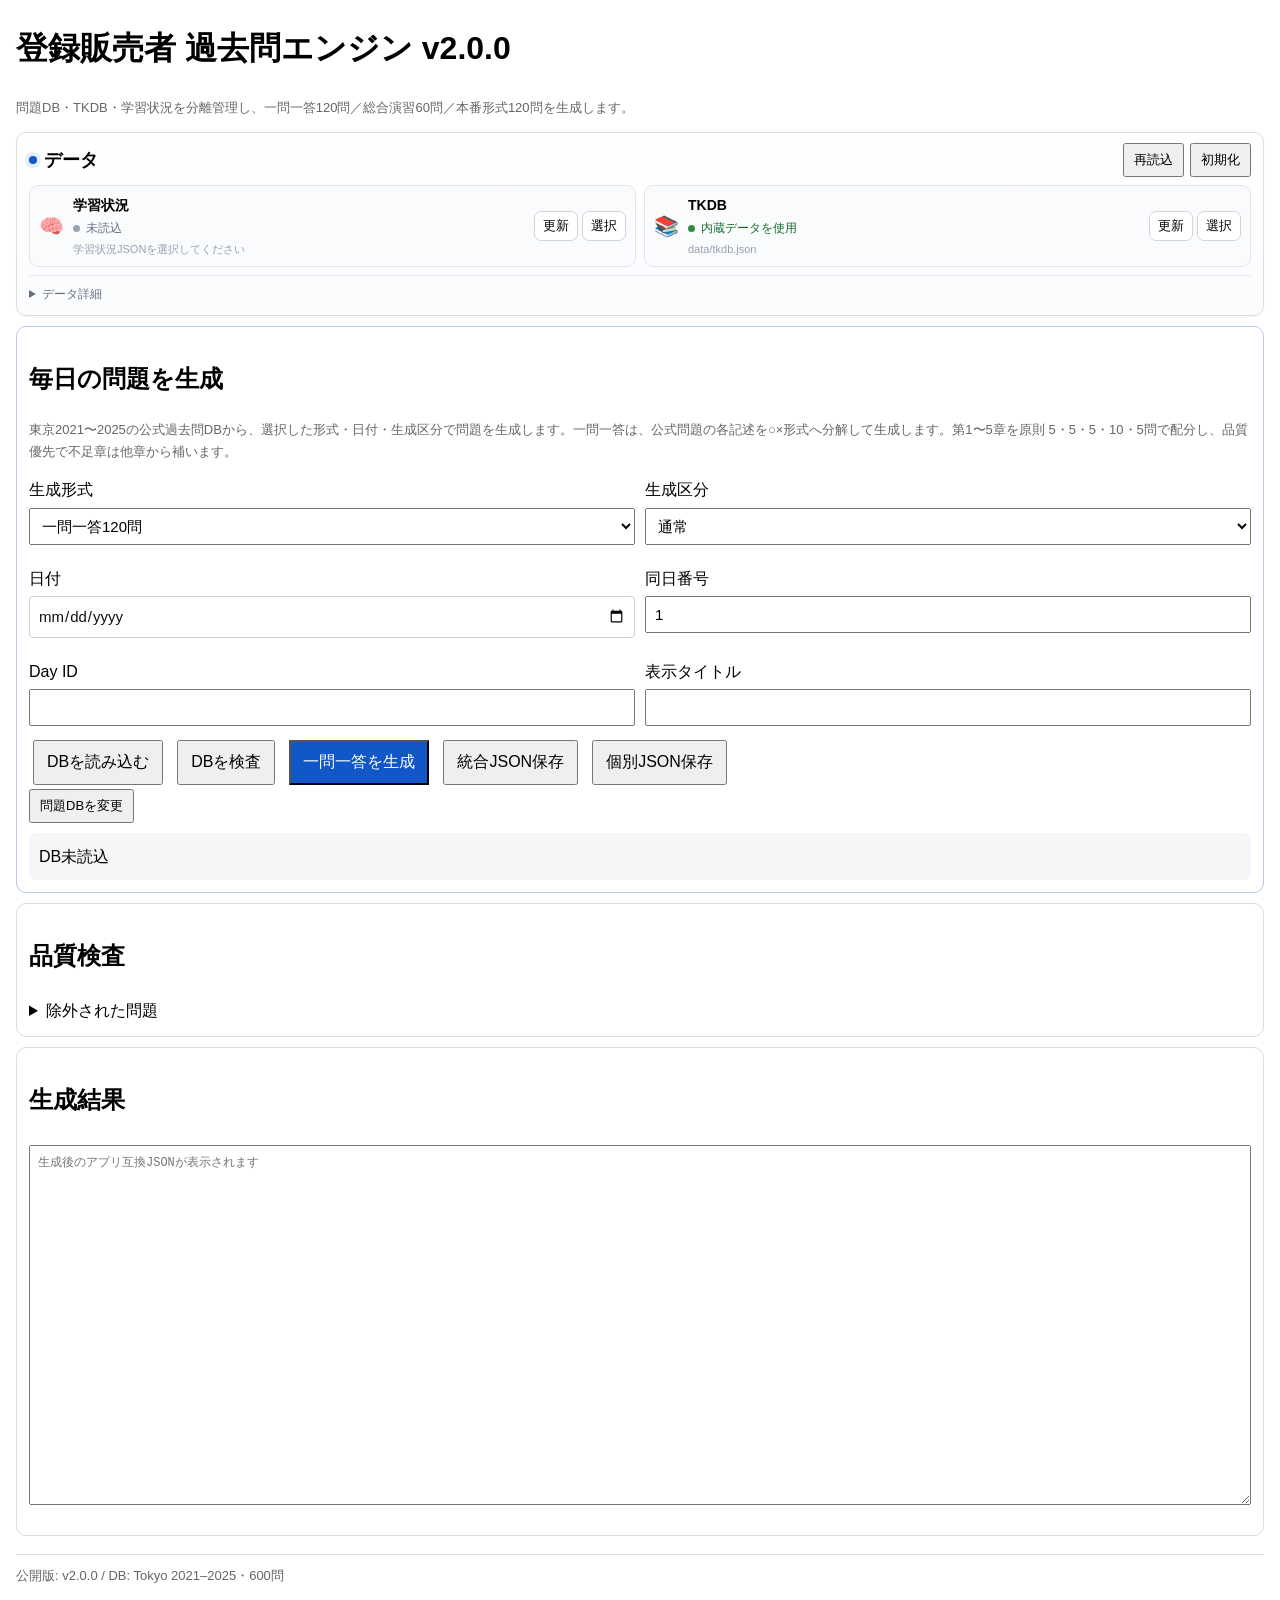
==== index.html @ 824bcc1a "Add files via upload" ====
<!DOCTYPE html>

<html lang="ja">
<head>
<meta charset="utf-8"/>
<meta content="width=device-width,initial-scale=1" name="viewport"/>
<title>登録販売者 過去問エンジン v2.0.0</title>
<style>
body{font-family:-apple-system,BlinkMacSystemFont,"Segoe UI",sans-serif;line-height:1.7;margin:16px;}
button{font-size:16px;padding:10px 12px;margin:4px;}
input,select,textarea{width:100%;box-sizing:border-box;font-size:15px;margin:4px 0 10px;padding:8px;}
input[type="date"]{display:block;width:100%;height:42px;min-height:42px;padding:8px;border:1px solid #cfcfcf;border-radius:4px;background:#fff;color:#111;font-family:inherit;font-size:15px;line-height:normal;box-sizing:border-box;-webkit-appearance:none;appearance:none;}
input[type="date"]::-webkit-date-and-time-value{text-align:left;min-height:24px;}
input[type="date"]::-webkit-calendar-picker-indicator{opacity:1;display:block;}
@supports (-webkit-touch-callout:none){input[type="date"]{height:42px;min-height:42px;padding:8px;border:1px solid #cfcfcf;background-color:#fff;}}
textarea{height:220px;font-family:ui-monospace,Menlo,monospace;font-size:12px;}
.q{border-bottom:1px solid #ddd;padding:8px 0;}
.err{color:#b00020;font-weight:bold;}
.ok{color:#006600;font-weight:bold;}
.card{border:1px solid #ddd;border-radius:10px;padding:12px;margin:10px 0;}
.small{font-size:13px;color:#666;}

.mode-tabs{display:flex;gap:8px;margin:16px 0}.mode-tab{background:#eee}.mode-tab.active,.primary{background:#1257c7;color:#fff}.hidden{display:none}.grid2{display:grid;grid-template-columns:repeat(2,minmax(0,1fr));gap:10px}.button-row{display:flex;flex-wrap:wrap;gap:6px}.file-label{display:block;margin-top:12px}.status-box{padding:10px;border-radius:8px;background:#f4f6f8;margin-top:10px}.status-box.ok{background:#e8f5e9;color:#145a1f}.status-box.err{background:#ffebee;color:#9a0015}.summary-grid{display:grid;grid-template-columns:repeat(auto-fit,minmax(140px,1fr));gap:8px}.summary-item{background:#f5f5f5;border-radius:8px;padding:10px}.summary-item b{display:block;font-size:20px}.large-json{height:360px}.hero-card{border-color:#b8c9e8}pre{white-space:pre-wrap;word-break:break-word}.data-card{padding:10px 12px}.data-card-head{display:flex;align-items:center;justify-content:space-between;gap:10px}.data-card-head h2{margin:0;font-size:18px}.data-grid{display:grid;grid-template-columns:repeat(2,minmax(0,1fr));gap:8px;margin-top:8px}.data-item{display:flex;align-items:center;gap:9px;min-width:0;border:1px solid #e1e5ea;border-radius:9px;padding:8px 9px;background:#fafbfc}.data-icon{font-size:20px;line-height:1}.data-body{min-width:0;flex:1}.data-name{font-weight:700;font-size:14px}.data-status{font-size:12px;color:#667085;white-space:nowrap;overflow:hidden;text-overflow:ellipsis}.data-status.ready{color:#176b2c}.compact-btn{font-size:13px;padding:6px 9px;margin:0}.data-actions{display:flex;gap:6px;flex-wrap:wrap}.visually-hidden{position:absolute!important;width:1px!important;height:1px!important;padding:0!important;margin:-1px!important;overflow:hidden!important;clip:rect(0,0,0,0)!important;white-space:nowrap!important;border:0!important}@media(max-width:600px){.grid2{grid-template-columns:1fr}.data-grid{grid-template-columns:1fr}.data-card-head{align-items:flex-start}.data-actions{justify-content:flex-end}}
.data-card{background:linear-gradient(180deg,#fff 0%,#fbfcfe 100%);box-shadow:0 1px 2px rgba(16,24,40,.04)}
.data-card-head{min-height:32px}.data-card-head h2{display:flex;align-items:center;gap:7px}.data-card-head h2::before{content:"";width:8px;height:8px;border-radius:999px;background:#1257c7;box-shadow:0 0 0 4px rgba(18,87,199,.10)}
.data-item{position:relative;transition:border-color .15s,background .15s}.data-item:hover{border-color:#c8d4e5;background:#fff}.data-item.is-ready{border-color:#cfe5d3;background:#f8fcf8}.data-item.is-warning{border-color:#ead8a6;background:#fffdf7}
.data-status-line{display:flex;align-items:center;gap:6px;min-width:0}.status-dot{width:7px;height:7px;border-radius:999px;background:#98a2b3;flex:none}.status-dot.ready{background:#2e8b47}.status-dot.warning{background:#c88719}.status-dot.error{background:#b42318}
.data-meta{font-size:11px;color:#98a2b3;white-space:nowrap;overflow:hidden;text-overflow:ellipsis;margin-top:1px}.data-item-actions{display:flex;gap:4px;align-items:center}.icon-btn{font-size:13px;padding:5px 8px;margin:0;border:1px solid #d0d5dd;border-radius:7px;background:#fff;cursor:pointer}.icon-btn:hover{background:#f2f4f7}.icon-btn:disabled{opacity:.45;cursor:not-allowed}
.data-details{margin-top:8px;border-top:1px solid #eaecf0;padding-top:8px}.data-details summary{font-size:12px;color:#667085;cursor:pointer;user-select:none}.data-details-grid{display:grid;grid-template-columns:repeat(3,minmax(0,1fr));gap:6px;margin-top:7px}.data-detail{background:#f5f7fa;border-radius:7px;padding:6px 8px;font-size:11px;color:#667085}.data-detail b{display:block;color:#344054;font-size:12px;white-space:nowrap;overflow:hidden;text-overflow:ellipsis}
@media(max-width:600px){.data-details-grid{grid-template-columns:1fr}.data-item-actions{align-self:stretch}.icon-btn{min-width:52px}}
</style>
<link rel="apple-touch-icon" href="./icon-192.png"><link rel="manifest" href="./manifest.webmanifest"></head>
<body>
<h1>登録販売者 過去問エンジン v2.0.0</h1>
<p class="small">問題DB・TKDB・学習状況を分離管理し、一問一答120問／総合演習60問／本番形式120問を生成します。</p><section class="mode-panel" id="generatorPanel">
<div class="card data-card" id="dataCard">
  <div class="data-card-head">
    <h2>データ</h2>
    <div class="data-actions">
      <button class="compact-btn" id="reloadDataBtn" type="button">再読込</button>
      <button class="compact-btn" id="resetDataBtn" type="button">初期化</button>
    </div>
  </div>
  <div class="data-grid">
    <div class="data-item" id="learningDataItem">
      <span class="data-icon" aria-hidden="true">🧠</span>
      <div class="data-body">
        <div class="data-name">学習状況</div>
        <div class="data-status-line"><span class="status-dot" id="learningStatusDot"></span><div class="data-status" id="learningCompactStatus">未読込</div></div>
        <div class="data-meta" id="learningMetaStatus">学習状況JSONを選択してください</div>
      </div>
      <div class="data-item-actions">
        <button class="icon-btn" id="refreshLearningBtn" type="button" title="同じファイルから再読込">更新</button>
        <button class="icon-btn" id="chooseLearningBtn" type="button">選択</button>
      </div>
    </div>
    <div class="data-item" id="tkdbDataItem">
      <span class="data-icon" aria-hidden="true">📚</span>
      <div class="data-body">
        <div class="data-name">TKDB</div>
        <div class="data-status-line"><span class="status-dot ready" id="tkdbStatusDot"></span><div class="data-status ready" id="tkdbCompactStatus">内蔵データを使用</div></div>
        <div class="data-meta" id="tkdbMetaStatus">data/tkdb.json</div>
      </div>
      <div class="data-item-actions">
        <button class="icon-btn" id="refreshTkdbBtn" type="button" title="同じファイルから再読込">更新</button>
        <button class="icon-btn" id="chooseTkdbBtn" type="button">選択</button>
      </div>
    </div>
  </div>
  <details class="data-details">
    <summary>データ詳細</summary>
    <div class="data-details-grid">
      <div class="data-detail">問題DB<b id="masterDetail">未読込</b></div>
      <div class="data-detail">学習状況<b id="learningDetail">未読込</b></div>
      <div class="data-detail">TKDB<b id="tkdbDetail">未読込</b></div>
    </div>
  </details>
  <input class="visually-hidden" accept="application/json,.json" id="learningFile" type="file"/>
  <input class="visually-hidden" accept="application/json,.json" id="tkdbFile" type="file"/>
</div>
<div class="card hero-card">
<h2>毎日の問題を生成</h2>
<p class="small">東京2021〜2025の公式過去問DBから、選択した形式・日付・生成区分で問題を生成します。一問一答は、公式問題の各記述を○×形式へ分解して生成します。第1〜5章を原則 5・5・5・10・5問で配分し、品質優先で不足章は他章から補います。</p>
<div class="grid2">
<label>生成形式<select id="genMode"><option value="one_by_one">一問一答120問</option><option value="practice60">総合演習60問</option><option value="exam_style">本番形式120問（午前60＋午後60）</option></select></label>
<label>生成区分<select id="genKind"><option value="normal">通常</option><option value="practice">練習</option><option value="development">開発</option></select></label>
<label>日付<input id="genDate" type="date"/></label>
<label>同日番号<input id="genRound" min="1" type="number" value="1"/></label>
<label>Day ID<input id="genDayId" readonly/></label>
<label>表示タイトル<input id="genTitle" readonly/></label>
</div>
<div class="button-row">
<button id="loadDbBtn">DBを読み込む</button>
<button id="validateDbBtn">DBを検査</button>
<button class="primary" id="generateDailyBtn">一問一答を生成</button>
<button id="downloadDailyBtn">統合JSON保存</button>
<button id="downloadSetsBtn">個別JSON保存</button>
</div>
<div class="button-row"><button class="compact-btn" id="chooseMasterBtn" type="button">問題DBを変更</button></div><input class="visually-hidden" accept="application/json,.json" id="masterFile" type="file"/>
<div class="status-box" id="generatorStatus">DB未読込</div>
</div>
<div class="card">
<h2>品質検査</h2>
<div class="summary-grid" id="validationSummary"></div>
<details><summary>除外された問題</summary><pre id="validationDetails"></pre></details>
</div>
<div class="card">
<h2>生成結果</h2>
<div class="summary-grid" id="generationSummary"></div>
<textarea class="large-json" id="generatedJson" placeholder="生成後のアプリ互換JSONが表示されます"></textarea>
</div>
</section>
<footer class="small" style="margin-top:18px;border-top:1px solid #ddd;padding-top:10px">公開版: v2.0.0 / DB: Tokyo 2021–2025・600問</footer>
<script src="app.bundle.js?v=2.0.0"></script>
<script>
window.addEventListener('load', function(){
  setTimeout(function(){
    var status=document.getElementById('generatorStatus');
    if(status && status.textContent==='DB未読込'){
      status.textContent='JavaScriptを読み込めていません。app.bundle.js がGitHubに配置されているか確認してください。';
      status.className='status-box err';
    }
  },1500);
});
</script>
<script>
if ("serviceWorker" in navigator) {
  window.addEventListener("load", async () => {
    try {
      const reg = await navigator.serviceWorker.register("./service-worker.js?v=2.0.0", { updateViaCache: "none" });
      await reg.update();
    } catch (e) { console.warn("Service Worker registration failed", e); }
  });
}
</script></body>
</html>
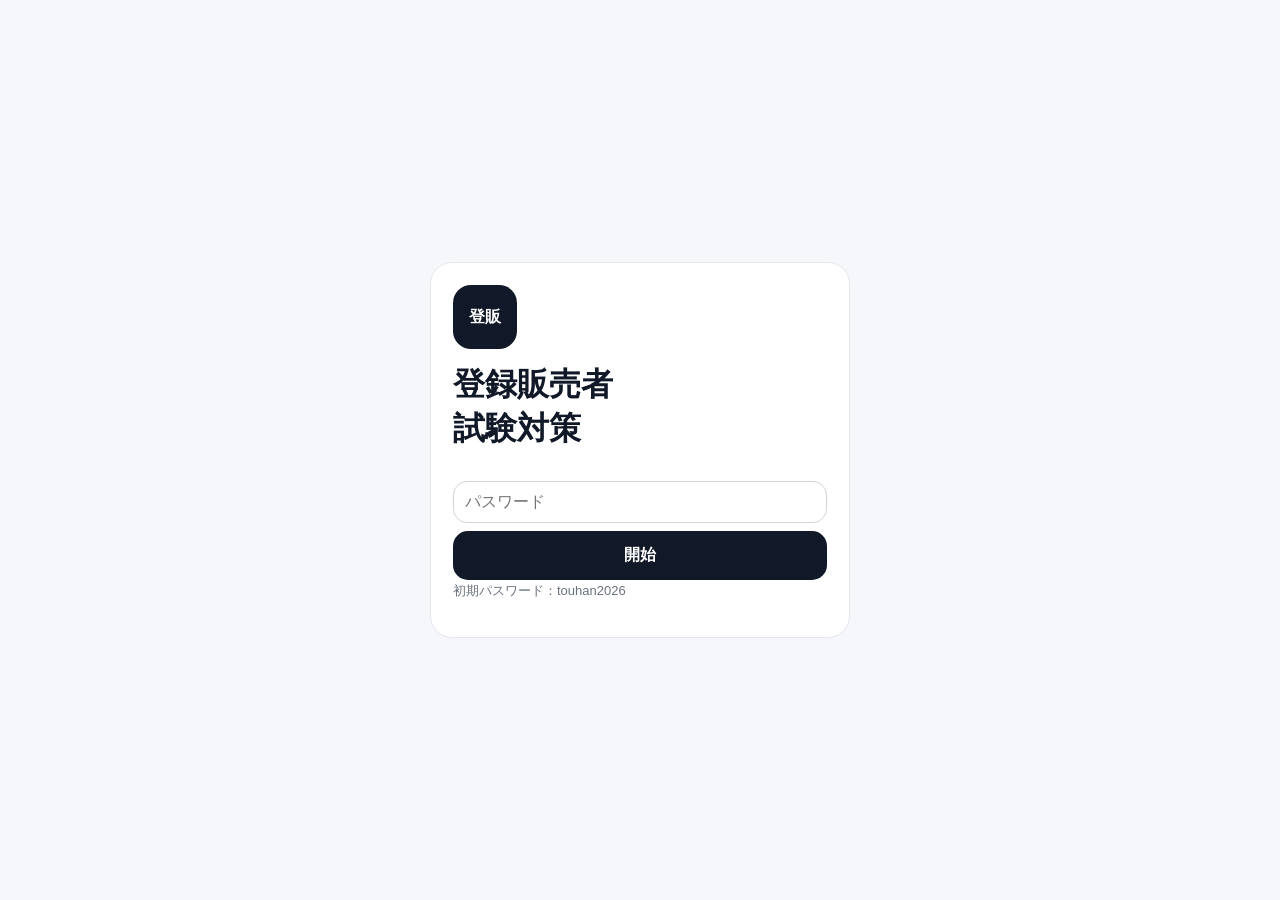
==== commit c31b892f: "v14.4.0 更新" ====
--- a/index.html
+++ b/index.html
@@ -1,136 +1,302 @@
-<!DOCTYPE html>
-
+<!doctype html>
 <html lang="ja">
 <head>
-<meta charset="utf-8"/>
-<meta content="width=device-width,initial-scale=1" name="viewport"/>
-<title>登録販売者 過去問エンジン v2.0.0</title>
-<style>
-body{font-family:-apple-system,BlinkMacSystemFont,"Segoe UI",sans-serif;line-height:1.7;margin:16px;}
-button{font-size:16px;padding:10px 12px;margin:4px;}
-input,select,textarea{width:100%;box-sizing:border-box;font-size:15px;margin:4px 0 10px;padding:8px;}
-input[type="date"]{display:block;width:100%;height:42px;min-height:42px;padding:8px;border:1px solid #cfcfcf;border-radius:4px;background:#fff;color:#111;font-family:inherit;font-size:15px;line-height:normal;box-sizing:border-box;-webkit-appearance:none;appearance:none;}
-input[type="date"]::-webkit-date-and-time-value{text-align:left;min-height:24px;}
-input[type="date"]::-webkit-calendar-picker-indicator{opacity:1;display:block;}
-@supports (-webkit-touch-callout:none){input[type="date"]{height:42px;min-height:42px;padding:8px;border:1px solid #cfcfcf;background-color:#fff;}}
-textarea{height:220px;font-family:ui-monospace,Menlo,monospace;font-size:12px;}
-.q{border-bottom:1px solid #ddd;padding:8px 0;}
-.err{color:#b00020;font-weight:bold;}
-.ok{color:#006600;font-weight:bold;}
-.card{border:1px solid #ddd;border-radius:10px;padding:12px;margin:10px 0;}
-.small{font-size:13px;color:#666;}
-
-.mode-tabs{display:flex;gap:8px;margin:16px 0}.mode-tab{background:#eee}.mode-tab.active,.primary{background:#1257c7;color:#fff}.hidden{display:none}.grid2{display:grid;grid-template-columns:repeat(2,minmax(0,1fr));gap:10px}.button-row{display:flex;flex-wrap:wrap;gap:6px}.file-label{display:block;margin-top:12px}.status-box{padding:10px;border-radius:8px;background:#f4f6f8;margin-top:10px}.status-box.ok{background:#e8f5e9;color:#145a1f}.status-box.err{background:#ffebee;color:#9a0015}.summary-grid{display:grid;grid-template-columns:repeat(auto-fit,minmax(140px,1fr));gap:8px}.summary-item{background:#f5f5f5;border-radius:8px;padding:10px}.summary-item b{display:block;font-size:20px}.large-json{height:360px}.hero-card{border-color:#b8c9e8}pre{white-space:pre-wrap;word-break:break-word}.data-card{padding:10px 12px}.data-card-head{display:flex;align-items:center;justify-content:space-between;gap:10px}.data-card-head h2{margin:0;font-size:18px}.data-grid{display:grid;grid-template-columns:repeat(2,minmax(0,1fr));gap:8px;margin-top:8px}.data-item{display:flex;align-items:center;gap:9px;min-width:0;border:1px solid #e1e5ea;border-radius:9px;padding:8px 9px;background:#fafbfc}.data-icon{font-size:20px;line-height:1}.data-body{min-width:0;flex:1}.data-name{font-weight:700;font-size:14px}.data-status{font-size:12px;color:#667085;white-space:nowrap;overflow:hidden;text-overflow:ellipsis}.data-status.ready{color:#176b2c}.compact-btn{font-size:13px;padding:6px 9px;margin:0}.data-actions{display:flex;gap:6px;flex-wrap:wrap}.visually-hidden{position:absolute!important;width:1px!important;height:1px!important;padding:0!important;margin:-1px!important;overflow:hidden!important;clip:rect(0,0,0,0)!important;white-space:nowrap!important;border:0!important}@media(max-width:600px){.grid2{grid-template-columns:1fr}.data-grid{grid-template-columns:1fr}.data-card-head{align-items:flex-start}.data-actions{justify-content:flex-end}}
-.data-card{background:linear-gradient(180deg,#fff 0%,#fbfcfe 100%);box-shadow:0 1px 2px rgba(16,24,40,.04)}
-.data-card-head{min-height:32px}.data-card-head h2{display:flex;align-items:center;gap:7px}.data-card-head h2::before{content:"";width:8px;height:8px;border-radius:999px;background:#1257c7;box-shadow:0 0 0 4px rgba(18,87,199,.10)}
-.data-item{position:relative;transition:border-color .15s,background .15s}.data-item:hover{border-color:#c8d4e5;background:#fff}.data-item.is-ready{border-color:#cfe5d3;background:#f8fcf8}.data-item.is-warning{border-color:#ead8a6;background:#fffdf7}
-.data-status-line{display:flex;align-items:center;gap:6px;min-width:0}.status-dot{width:7px;height:7px;border-radius:999px;background:#98a2b3;flex:none}.status-dot.ready{background:#2e8b47}.status-dot.warning{background:#c88719}.status-dot.error{background:#b42318}
-.data-meta{font-size:11px;color:#98a2b3;white-space:nowrap;overflow:hidden;text-overflow:ellipsis;margin-top:1px}.data-item-actions{display:flex;gap:4px;align-items:center}.icon-btn{font-size:13px;padding:5px 8px;margin:0;border:1px solid #d0d5dd;border-radius:7px;background:#fff;cursor:pointer}.icon-btn:hover{background:#f2f4f7}.icon-btn:disabled{opacity:.45;cursor:not-allowed}
-.data-details{margin-top:8px;border-top:1px solid #eaecf0;padding-top:8px}.data-details summary{font-size:12px;color:#667085;cursor:pointer;user-select:none}.data-details-grid{display:grid;grid-template-columns:repeat(3,minmax(0,1fr));gap:6px;margin-top:7px}.data-detail{background:#f5f7fa;border-radius:7px;padding:6px 8px;font-size:11px;color:#667085}.data-detail b{display:block;color:#344054;font-size:12px;white-space:nowrap;overflow:hidden;text-overflow:ellipsis}
-@media(max-width:600px){.data-details-grid{grid-template-columns:1fr}.data-item-actions{align-self:stretch}.icon-btn{min-width:52px}}
-</style>
-<link rel="apple-touch-icon" href="./icon-192.png"><link rel="manifest" href="./manifest.webmanifest"></head>
+<meta charset="utf-8">
+<meta name="viewport" content="width=device-width,initial-scale=1,viewport-fit=cover">
+<meta name="theme-color" content="#111827">
+<meta name="apple-mobile-web-app-capable" content="yes">
+<meta name="apple-mobile-web-app-title" content="登販">
+<link rel="manifest" href="./manifest.json?v=14.3.7">
+<link rel="apple-touch-icon" sizes="180x180" href="./apple-touch-icon.png">
+<link rel="stylesheet" href="./style.css?v=14.3.7">
+<title>登録販売者 試験対策 v14.3.7</title>
+</head>
 <body>
-<h1>登録販売者 過去問エンジン v2.0.0</h1>
-<p class="small">問題DB・TKDB・学習状況を分離管理し、一問一答120問／総合演習60問／本番形式120問を生成します。</p><section class="mode-panel" id="generatorPanel">
-<div class="card data-card" id="dataCard">
-  <div class="data-card-head">
+<div id="login" class="screen">
+  <div class="loginBox">
+    <div class="logo">登販</div>
+    <h1>登録販売者<br>試験対策</h1>
+    <input id="pass" type="password" placeholder="パスワード">
+    <button id="loginBtn" class="mainBtn">開始</button>
+    <p class="small">初期パスワード：touhan2026</p>
+    <p id="loginErr" class="err hidden">パスワードが違います。</p>
+  </div>
+</div>
+
+<div id="app" class="hidden">
+<header>
+  <div><h1>登録販売者 試験対策</h1><p id="sub"></p></div>
+  <button id="lockBtn" class="smallBtn headerLogoutBtn">ログアウト</button>
+</header>
+
+<nav>
+  <button data-tab="home" class="active">ホーム</button>
+  <button data-tab="solve">問題</button>
+  <button data-tab="wrong">復習</button>
+  <button data-tab="stats">分析</button>
+  <button data-tab="data">データ</button>
+</nav>
+<button id="timerFab" class="timerFab" aria-label="タイマー"><span class="timerFabIcon">⏱</span><span id="timerFabTime" class="timerFabTime">30:00</span></button>
+<button id="settingsFab" class="settingsFab" aria-label="設定">⚙</button>
+
+<main>
+<section id="home" class="page">
+  <div class="card countdownCard">
+    <div class="homeCardHead"><h2>試験まで</h2><button id="getTodayJson" class="smallBtn homeJsonBtn">問題JSONを取得</button></div>
+    <div id="countdown" class="countdownGrid"></div>
+    <div id="examProgress" class="note"></div>
+  </div>
+
+
+  <div id="resumeCard" class="card resumeCard hidden">
+    <div><b>前回の続き</b><div id="resumeLabel" class="note"></div></div>
+    <button id="resumeStudy" class="mainBtn compactBtn">再開</button>
+  </div>
+
+  <div id="dueNotice" class="card notice hidden"></div>
+
+  <div class="card todayStatusCard">
+    <div class="homeCardHead"><h2>今日の問題</h2><div class="todayHeadStats"><span id="streak" class="streakChip">連続0日</span><span id="todayProgress" class="todayProgressBig">0/120</span></div></div>
+    <p id="todayLabel" class="todayLabel"></p>
+    <div id="todayExecutionStatus" class="todayExecutionStatus"></div>
+  </div>
+
+  <div class="card"><h3>次にやること</h3><div id="nextAction" class="note"></div></div>
+  <div class="card"><h3>学習カレンダー</h3><div id="studyCalendar" class="calendar"></div></div>
+</section>
+
+<section id="solve" class="page hidden">
+  <div class="studyCommandCard">
+    <div class="studyCommandTop">
+      <div><span class="eyebrow">現在の学習</span><strong id="currentSelectionLabel">選択中の問題</strong></div>
+      <button id="toggleProblemSelector" class="selectorToggle" aria-expanded="false">変更</button>
+    </div>
+    <div class="studyProgressLine"><span id="qProgress"></span><span id="unanswered"></span></div>
+    <div id="problemSelectorPanel" class="problemSelectorPanel hidden">
+      <div class="selectors selectors3">
+        <label>カテゴリ<select id="categorySelect"></select></label>
+        <label>回<select id="examSelect"></select></label>
+        <label>セット<select id="setSelect"></select></label>
+      </div>
+      <div class="studyModeRow">
+        <button id="normalModeBtn" class="modePill active">通常</button>
+        <button id="weakModeBtn" class="modePill">苦手</button>
+        <button id="randomModeBtn" class="modePill">ランダム</button>
+      </div>
+      <div id="chapterQuickFilter" class="chapterQuickFilter"></div>
+      <input id="searchBox" class="studySearch" placeholder="問題を検索">
+    </div>
+  </div>
+
+  <div id="empty" class="card hidden"><h2>このセットは未登録です</h2><p class="note">追加タブから問題JSONを取り込んでください。</p></div>
+  <div id="questionCard" class="card questionFocusCard"></div>
+
+  <div class="card">
+    <div class="pager"><button id="prevBtn">← 前へ</button><button id="nextBtn">次へ →</button></div>
+    <div id="jumpGrid" class="jumpGrid"></div>
+  </div>
+
+  <div class="card actionFlowCard">
+    <button id="gradeCurrent" class="mainBtn gradeActionBtn">採点・分析</button>
+    <p class="note actionFlowNote">採点後、正答率・章別結果・復習登録をアプリ内で反映します。</p>
+    <hr class="softRule">
+    <button id="copyCurrent" class="mainBtn">全問の詳しい解説JSONをコピー</button>
+    <button id="openChatGPT" class="subBtn">ChatGPTで詳しい解説</button>
+  </div>
+</section>
+
+
+<section id="wrong" class="page hidden">
+  <div class="reviewHero">
+    <span class="eyebrow">復習キュー</span>
+    <div class="reviewHeroHead"><h2>今やるべき復習</h2><span id="wrongCount" class="reviewTotalBadge">0項目</span></div>
+    <p>迷わず開始できるよう、期限・誤答・迷った問題を自動で整理します。</p>
+  </div>
+  <div class="reviewPrimaryGrid">
+    <button id="startTodayReview" class="reviewPrimaryCard reviewDueCard">
+      <span>今日の復習</span><strong id="todayReviewCount">0問</strong><small>期限が来た問題を出題</small>
+    </button>
+    <button id="startUnmasteredReview" class="reviewPrimaryCard">
+      <span>未克服だけ</span><strong id="unmasteredReviewCount">0問</strong><small>誤答後、定着確認前の問題</small>
+    </button>
+  </div>
+  <div class="reviewMenuLabel">詳しく選ぶ</div>
+  <button id="openKnowledgeReview" class="reviewMenuCard"><div><b>知識テーマ別</b><small>章とテーマから弱点を確認</small></div><span>›</span></button>
+  <button id="openWeakReview" class="reviewMenuCard"><div><b>誤答履歴</b><small>日付とセットから振り返る</small></div><span>›</span></button>
+</section>
+
+<section id="knowledgeReviewPage" class="reviewDetailPage hidden" aria-hidden="true">
+  <div class="reviewDetailHeader smartOverlayHeader">
+    <button id="knowledgeReviewBackBtn" class="overlayBackBtn" aria-label="前の画面へ戻る">←</button>
+    <div class="overlayTitleBlock"><h2 id="knowledgeReviewTitle">知識テーマ別復習</h2><div id="knowledgeReviewMeta" class="note"></div></div>
+  </div>
+  <div id="knowledgeReviewBody" class="reviewDetailBody"></div>
+  <button id="knowledgeReviewTopBtn" class="overlayTopFab" aria-label="ページ上部へ戻る">↑</button>
+</section>
+
+<section id="weakReviewPage" class="reviewDetailPage hidden" aria-hidden="true">
+  <div class="reviewDetailHeader smartOverlayHeader">
+    <button id="weakReviewBackBtn" class="overlayBackBtn" aria-label="前の画面へ戻る">←</button>
+    <div class="overlayTitleBlock"><h2 id="weakReviewTitle">苦手復習</h2><div id="weakReviewMeta" class="note">日付を選択してください</div></div>
+  </div>
+  <div id="weakReviewBody" class="reviewDetailBody"></div>
+  <button id="weakReviewTopBtn" class="overlayTopFab" aria-label="ページ上部へ戻る">↑</button>
+</section>
+
+<section id="reviewDetailPage" class="reviewDetailPage hidden" aria-hidden="true">
+  <div class="reviewDetailHeader smartOverlayHeader">
+    <button id="reviewBackBtn" class="overlayBackBtn" aria-label="前の画面へ戻る">←</button>
+    <div class="overlayTitleBlock"><h2 id="reviewDetailTitle">復習</h2><div id="reviewDetailMeta" class="note"></div></div>
+  </div>
+  <div id="reviewDetailBody" class="reviewDetailBody"></div>
+  <button id="reviewTopBtn" class="overlayTopFab" aria-label="ページ上部へ戻る">↑</button>
+</section>
+
+<section id="solveExplanationPage" class="reviewDetailPage hidden" aria-hidden="true">
+  <div class="reviewDetailHeader smartOverlayHeader">
+    <button id="closeSolveExplanation" class="overlayBackBtn" aria-label="問題画面へ戻る">←</button>
+    <div class="overlayTitleBlock"><h2 id="solveExplanationTitle">解説</h2><div id="solveExplanationMeta" class="note"></div></div>
+  </div>
+  <div id="solveExplanationBody" class="reviewDetailBody"></div>
+  <button id="solveExplanationTopBtn" class="overlayTopFab" aria-label="ページ上部へ戻る">↑</button>
+</section>
+
+<section id="jsonWorkspacePage" class="reviewDetailPage hidden" aria-hidden="true">
+  <div class="reviewDetailHeader smartOverlayHeader">
+    <button id="closeJsonWorkspace" class="overlayBackBtn" aria-label="データ画面へ戻る">←</button>
+    <div class="overlayTitleBlock"><h2 id="jsonWorkspaceTitle">JSON・学習データ</h2><div id="jsonWorkspaceMeta" class="note">項目を選択してください</div></div>
+  </div>
+  <div class="reviewDetailBody jsonWorkspaceBody">
+    <section id="jsonWorkspaceMenu">
+      <button class="card workspaceMenuButton" data-json-page="problem"><div><b>問題JSON</b><small>生成した問題をアプリへ追加</small></div><span>›</span></button>
+      <button class="card workspaceMenuButton" data-json-page="explanation"><div><b>詳しい解説JSON</b><small>解説依頼の出力・解説結果の取込</small></div><span>›</span></button>
+      <button class="card workspaceMenuButton" data-json-page="learning"><div><b>学習状況JSON</b><small>正誤・迷った・出題履歴・詳しい解説を生成エンジンへ渡す</small></div><span>›</span></button>
+    </section>
+    <section id="jsonWorkspaceProblem" class="hidden">
+      <div class="card">
+        <h3>問題JSON</h3>
+        <label>問題カテゴリ<select id="importCategorySelect"></select></label>
+        <textarea id="importBox" placeholder="ここに問題JSONを貼り付け"></textarea>
+        <div class="buttonRow"><button id="importJson" class="mainBtn">問題JSONを取り込み</button><button id="clearImportBox" class="subBtn">全消去</button></div>
+      </div>
+    </section>
+    <section id="jsonWorkspaceExplanation" class="hidden">
+      <div class="card">
+        <h3>詳しい解説JSON</h3>
+        <p class="note">ChatGPTから返されたJSONを読み込むと、復習画面と解説PDFへ反映されます。</p>
+        <div class="buttonRow"><button id="copyExplanationRequest" class="mainBtn">全問の解説依頼JSONをコピー</button><button id="downloadExplanationRequest" class="subBtn">解説依頼JSONを保存</button><button id="copyMissingExplanationRequest" class="subBtn">未取得だけコピー</button></div>
+        <textarea id="explanationImportBox" placeholder='{"type":"touhan_explanation_result",...}'></textarea>
+        <label class="filePickerLabel">解説JSONファイルを選択<input id="explanationFile" type="file" accept="application/json,.json"></label>
+        <div class="buttonRow"><button id="importExplanationJson" class="mainBtn">詳しい解説JSONを取り込み</button><button id="clearExplanationImportBox" class="subBtn">全消去</button></div>
+        <div class="buttonRow"><button id="exportTkdbPatch" class="mainBtn">TKDB追加分を書き出す</button><button id="clearTkdbPatchQueue" class="subBtn">追加候補を消去</button></div>
+        <p class="note">取り込んだ詳しい解説は端末内で即時利用され、同時にTKDB追加候補へ蓄積されます。書き出したパッチをTKDBの統合ツールへ渡すと正式DBへ反映できます。</p>
+      </div>
+    </section>
+    <section id="jsonWorkspaceLearning" class="hidden">
+      <div class="card">
+        <h3>学習状況JSON</h3>
+        <p class="note">採点済み問題の正誤、迷った記録、最終解答日時をまとめます。生成エンジンへ読み込ませると、未出題を最優先し、その次に誤答・迷った問題を優先できます。</p>
+        <div id="learningStateSummary" class="note"></div>
+        <div class="buttonRow"><button id="downloadLearningState" class="mainBtn">学習状況JSONを保存</button><button id="copyLearningState" class="subBtn">コピー</button></div>
+      </div>
+    </section>
+  </div>
+  <button id="jsonWorkspaceTopBtn" class="overlayTopFab" aria-label="ページ上部へ戻る">↑</button>
+</section>
+<section id="stats" class="page hidden">
+  <div class="card analysisHero"><h2>分析</h2><p class="note">成績の羅列ではなく、次に何を復習するかを決める画面です。</p></div>
+  <div class="card"><div class="homeCardHead"><h2>今日のフィードバック</h2><span id="todayFeedbackScore" class="categoryBadge">未採点</span></div><div id="todayActionFeedback" class="analysisActionBox"></div><button id="copyAutoFeedback" class="subBtn">フィードバックをコピー</button></div>
+  <div class="card"><div class="homeCardHead"><h2>要復習サマリー</h2><span id="reviewThemeCount" class="categoryBadge">0項目</span></div><div id="reviewSummary"></div></div>
+  <div class="card"><h2>問題DB消化率</h2><div id="questionCoverage"></div></div>
+  <div class="card"><h2>知識テーマ消化率</h2><div id="knowledgeCoverage"></div></div>
+  <div class="card"><div class="homeCardHead"><h2>学習履歴</h2><span class="note">日別平均</span></div><div id="dailyRateGraph"></div><div id="learningHistory"></div></div>
+</section>
+<section id="data" class="page hidden">
+  <div class="dataHero card">
     <h2>データ</h2>
-    <div class="data-actions">
-      <button class="compact-btn" id="reloadDataBtn" type="button">再読込</button>
-      <button class="compact-btn" id="resetDataBtn" type="button">初期化</button>
+    <p class="note">問題の追加・管理・教材出力・バックアップを、この画面にまとめています。</p>
+    <div class="dataQuickNav">
+      <a href="#dataImport">追加</a><a href="#dataManage">管理</a><a href="#dataPdf">PDF</a><a href="#dataBackup">バックアップ</a>
     </div>
   </div>
-  <div class="data-grid">
-    <div class="data-item" id="learningDataItem">
-      <span class="data-icon" aria-hidden="true">🧠</span>
-      <div class="data-body">
-        <div class="data-name">学習状況</div>
-        <div class="data-status-line"><span class="status-dot" id="learningStatusDot"></span><div class="data-status" id="learningCompactStatus">未読込</div></div>
-        <div class="data-meta" id="learningMetaStatus">学習状況JSONを選択してください</div>
-      </div>
-      <div class="data-item-actions">
-        <button class="icon-btn" id="refreshLearningBtn" type="button" title="同じファイルから再読込">更新</button>
-        <button class="icon-btn" id="chooseLearningBtn" type="button">選択</button>
-      </div>
-    </div>
-    <div class="data-item" id="tkdbDataItem">
-      <span class="data-icon" aria-hidden="true">📚</span>
-      <div class="data-body">
-        <div class="data-name">TKDB</div>
-        <div class="data-status-line"><span class="status-dot ready" id="tkdbStatusDot"></span><div class="data-status ready" id="tkdbCompactStatus">内蔵データを使用</div></div>
-        <div class="data-meta" id="tkdbMetaStatus">data/tkdb.json</div>
-      </div>
-      <div class="data-item-actions">
-        <button class="icon-btn" id="refreshTkdbBtn" type="button" title="同じファイルから再読込">更新</button>
-        <button class="icon-btn" id="chooseTkdbBtn" type="button">選択</button>
-      </div>
-    </div>
-  </div>
-  <details class="data-details">
-    <summary>データ詳細</summary>
-    <div class="data-details-grid">
-      <div class="data-detail">問題DB<b id="masterDetail">未読込</b></div>
-      <div class="data-detail">学習状況<b id="learningDetail">未読込</b></div>
-      <div class="data-detail">TKDB<b id="tkdbDetail">未読込</b></div>
+  <div id="dataImport" class="card dataSection dataLauncherCard">
+    <div class="dataLauncherText"><b>JSON入力・解説管理</b><small>問題追加、詳しい解説、学習状況</small></div>
+    <button id="openJsonWorkspace" class="mainBtn compactBtn">開く</button>
+  </div>
+  <div id="dataManage" class="card dataSection dataLauncherCard">
+    <div class="dataLauncherText"><b>問題データ管理</b><small>日付・カテゴリから選択して管理</small></div>
+    <button id="openManageWorkspace" class="mainBtn compactBtn">開く</button>
+  </div>
+  <details id="dataPdf" class="card dataSection">
+    <summary><span>問題PDF</span><small>教材として保存・共有</small></summary>
+    <div class="dataSectionBody"><p class="note">現在選択している問題回をPDF用ページで開きます。ページ上部の「PDF保存画面を開く」から保存し、「アプリに戻る」で戻れます。</p><div class="pdfActionGrid"><button id="printQuestionsOnly" class="subBtn">問題PDFを開く</button><button id="printQuestionsFull" class="mainBtn">問題＋解答＋解説PDFを開く</button></div><p class="note">詳しい解説が未取得の問題は、解説依頼JSONをChatGPTへ送り、返された詳しい解説JSONを読み込むと復習画面とPDFに反映されます。</p></div>
+  </details>
+  <details id="dataBackup" class="card dataSection" open>
+    <summary><span>データ管理</span><small>学習状況・TKDB・フルバックアップ</small></summary>
+    <div class="dataSectionBody dataManagerGrid">
+      <section class="dataManagerCard">
+        <div class="dataManagerHead"><div><b>学習状況JSON</b><small>回答履歴・迷った・分からない・復習状態</small></div><span class="dataTypeBadge">軽量</span></div>
+        <div class="dataActionRow"><button id="exportLearningState" class="mainBtn compactBtn">書き出す</button><label class="fileImportLabel compactFileLabel">読み込む<input id="learningStateFile" type="file" accept="application/json,.json"></label></div>
+        <div id="learningStateStatus" class="note">未書き出し</div>
+      </section>
+      <section class="dataManagerCard">
+        <div class="dataManagerHead"><div><b>TKDB JSON</b><small>詳しい解説・公式分類・知識ID</small></div><span class="dataTypeBadge">知識DB</span></div>
+        <div class="dataActionRow"><button id="exportTkdb" class="mainBtn compactBtn">書き出す</button><label class="fileImportLabel compactFileLabel">読み込む<input id="tkdbFile" type="file" accept="application/json,.json"></label></div>
+        <div id="tkdbStatus" class="note">内蔵TKDBを使用中</div>
+      </section>
+      <section class="dataManagerCard dataManagerCardWide">
+        <div class="dataManagerHead"><div><b>フルバックアップ</b><small>学習状況・追加問題・削除状態をまとめて保存</small></div><span class="dataTypeBadge">復元用</span></div>
+        <div class="dataActionRow"><button id="exportData" class="mainBtn compactBtn">書き出す</button><button id="copyBackupData" class="subBtn compactBtn">コピー</button><label class="fileImportLabel compactFileLabel">ファイル読込<input id="backupFile" type="file" accept="application/json,.json"></label></div>
+        <div id="backupStatus" class="note">書き出し履歴なし</div>
+        <details class="pasteRestore"><summary>JSONを貼り付けて復元</summary><textarea id="restoreBox" placeholder="フルバックアップJSONを貼り付け"></textarea><button id="restoreData" class="subBtn">貼り付けたJSONから復元</button></details>
+      </section>
     </div>
   </details>
-  <input class="visually-hidden" accept="application/json,.json" id="learningFile" type="file"/>
-  <input class="visually-hidden" accept="application/json,.json" id="tkdbFile" type="file"/>
+</section>
+<section id="manageDetailPage" class="reviewDetailPage hidden" aria-hidden="true">
+  <div class="reviewDetailHeader smartOverlayHeader">
+    <button id="manageBackBtn" class="overlayBackBtn" aria-label="前の画面へ戻る">←</button>
+    <div class="overlayTitleBlock"><h2 id="manageDetailTitle">問題データ管理</h2><div id="manageDetailMeta" class="note">日付を選択してください</div></div>
+  </div>
+  <div class="reviewDetailBody manageWorkspaceBody">
+    <section id="manageWorkspaceList">
+      <div class="card manageControlCard">
+        <div class="manageUtility"><button id="restoreLastDeleted" class="smallBtn">直前の削除を復元</button><button id="repairStorage" class="smallBtn">保存データを修復</button></div>
+        <div class="manageFilters"><label>表示<select id="manageFilter"><option value="custom">追加問題のみ</option><option value="all">すべて</option><option value="one_by_one">一問一答</option><option value="practice60">総合演習60問</option><option value="exam_style">本番形式120問</option></select></label><label>並び替え<select id="manageSort"><option value="new">新しい順</option><option value="old">古い順</option><option value="title">タイトル順</option><option value="questions">問題数が多い順</option></select></label><label>検索<input id="manageSearch" placeholder="日付・タイトル・セット名で検索"></label></div>
+      </div>
+      <div id="examManageList"></div>
+      <details class="card dangerZone"><summary>一括削除・標準問題</summary><div class="manageActions"><button id="deleteAllCustom" class="dangerBtn">追加問題を全削除</button><button id="deleteAllBuiltin" class="dangerBtn">標準内蔵を全削除</button><button id="restoreAllBuiltin" class="smallBtn">標準内蔵を復元</button></div></details>
+    </section>
+    <section id="manageWorkspaceDetail" class="hidden"></section>
+  </div>
+  <button id="manageTopBtn" class="overlayTopFab" aria-label="ページ上部へ戻る">↑</button>
+</section>
+<section id="settings" class="page hidden">
+  <div class="card"><h2>設定</h2><button id="resetSet" class="subBtn">現在の回答をリセット</button><button id="resetAll" class="dangerBtn">回答履歴を全削除</button></div>
+  <div class="card"><h2>バージョン</h2><div class="versionBox">Version <b id="appVersion">v14.3.7</b><br>Build <b id="appBuild">2026-07-26</b></div></div>
+</section>
+
+</main>
+
 </div>
-<div class="card hero-card">
-<h2>毎日の問題を生成</h2>
-<p class="small">東京2021〜2025の公式過去問DBから、選択した形式・日付・生成区分で問題を生成します。一問一答は、公式問題の各記述を○×形式へ分解して生成します。第1〜5章を原則 5・5・5・10・5問で配分し、品質優先で不足章は他章から補います。</p>
-<div class="grid2">
-<label>生成形式<select id="genMode"><option value="one_by_one">一問一答120問</option><option value="practice60">総合演習60問</option><option value="exam_style">本番形式120問（午前60＋午後60）</option></select></label>
-<label>生成区分<select id="genKind"><option value="normal">通常</option><option value="practice">練習</option><option value="development">開発</option></select></label>
-<label>日付<input id="genDate" type="date"/></label>
-<label>同日番号<input id="genRound" min="1" type="number" value="1"/></label>
-<label>Day ID<input id="genDayId" readonly/></label>
-<label>表示タイトル<input id="genTitle" readonly/></label>
+
+
+<div id="timerModal" class="modal hidden"><div class="modalBox timerMini"><div class="homeCardHead"><h2>タイマー</h2><button id="closeTimerModal" class="smallBtn">閉じる</button></div><div class="timerDisplay">30:00</div><div class="timerStatus">停止中</div><label>分<input id="quickTimerMinutes" type="number" min="1" value="30"></label><div class="buttonRow"><button id="quickTimerStart" class="mainBtn">開始</button><button class="subBtn timerPauseBtn">一時停止</button><button class="subBtn timerResumeBtn">再開</button><button class="subBtn timerResetBtn">リセット</button></div></div></div>
+
+<div id="toast"></div>
+<div id="timerStartModal" class="modal hidden">
+  <div class="modalBox">
+    <h2>本番モード</h2>
+    <p id="timerStartText" class="note"></p>
+    <label>制限時間（分）
+      <input id="timerStartMinutes" type="number" min="1" max="300" inputmode="numeric">
+    </label>
+    <div id="timerCountdown" class="countdownText hidden">3</div>
+    <button id="timerStartConfirm" class="mainBtn">開始</button>
+    <button id="timerStartCancel" class="subBtn">戻る</button>
+  </div>
 </div>
-<div class="button-row">
-<button id="loadDbBtn">DBを読み込む</button>
-<button id="validateDbBtn">DBを検査</button>
-<button class="primary" id="generateDailyBtn">一問一答を生成</button>
-<button id="downloadDailyBtn">統合JSON保存</button>
-<button id="downloadSetsBtn">個別JSON保存</button>
-</div>
-<div class="button-row"><button class="compact-btn" id="chooseMasterBtn" type="button">問題DBを変更</button></div><input class="visually-hidden" accept="application/json,.json" id="masterFile" type="file"/>
-<div class="status-box" id="generatorStatus">DB未読込</div>
-</div>
-<div class="card">
-<h2>品質検査</h2>
-<div class="summary-grid" id="validationSummary"></div>
-<details><summary>除外された問題</summary><pre id="validationDetails"></pre></details>
-</div>
-<div class="card">
-<h2>生成結果</h2>
-<div class="summary-grid" id="generationSummary"></div>
-<textarea class="large-json" id="generatedJson" placeholder="生成後のアプリ互換JSONが表示されます"></textarea>
-</div>
-</section>
-<footer class="small" style="margin-top:18px;border-top:1px solid #ddd;padding-top:10px">公開版: v2.0.0 / DB: Tokyo 2021–2025・600問</footer>
-<script src="app.bundle.js?v=2.0.0"></script>
-<script>
-window.addEventListener('load', function(){
-  setTimeout(function(){
-    var status=document.getElementById('generatorStatus');
-    if(status && status.textContent==='DB未読込'){
-      status.textContent='JavaScriptを読み込めていません。app.bundle.js がGitHubに配置されているか確認してください。';
-      status.className='status-box err';
-    }
-  },1500);
-});
-</script>
-<script>
-if ("serviceWorker" in navigator) {
-  window.addEventListener("load", async () => {
-    try {
-      const reg = await navigator.serviceWorker.register("./service-worker.js?v=2.0.0", { updateViaCache: "none" });
-      await reg.update();
-    } catch (e) { console.warn("Service Worker registration failed", e); }
-  });
-}
-</script></body>
-</html>
+
+<script src="./app.js?v=14.3.7"></script>
+</body>
+</html>
--- a/style.css
+++ b/style.css
@@ -0,0 +1,222 @@
+*{box-sizing:border-box}body{margin:0;background:#f5f6f8;color:#111827;font-family:-apple-system,BlinkMacSystemFont,"Hiragino Sans","Yu Gothic","Noto Sans JP",sans-serif}.hidden{display:none!important}button,input,select,textarea{font:inherit}button{cursor:pointer}h1,h2,h3,p{margin-top:0}.screen{min-height:100vh;display:grid;place-items:center;padding:18px}.loginBox{width:min(420px,100%);background:white;border:1px solid #e5e7eb;border-radius:22px;padding:22px}.logo{width:64px;height:64px;border-radius:18px;background:#111827;color:white;display:grid;place-items:center;font-weight:900;margin-bottom:14px}.mainBtn,.subBtn,.dangerBtn{width:100%;padding:14px;border-radius:15px;font-weight:900;margin-top:8px}.mainBtn{border:0;background:#111827;color:#fff}.subBtn{border:1px solid #d1d5db;background:#fff;color:#111827}.dangerBtn{border:1px solid #fecaca;background:white;color:#b91c1c}.login input{width:100%;padding:13px;border:1px solid #d1d5db;border-radius:14px}.small,.note{font-size:13px;color:#6b7280;line-height:1.7}.err{color:#b91c1c}header{position:sticky;top:0;z-index:20;display:flex;justify-content:space-between;align-items:center;padding:calc(12px + env(safe-area-inset-top)) 14px 10px;background:rgba(245,246,248,.96);backdrop-filter:blur(10px);border-bottom:1px solid #e5e7eb}header h1{font-size:18px;margin:0}header p{margin:2px 0 0;color:#6b7280;font-size:12px}.smallBtn{border:1px solid #d1d5db;background:white;border-radius:12px;padding:9px 12px;font-weight:700}nav{position:sticky;top:68px;z-index:19;display:grid;grid-template-columns:repeat(7,1fr);gap:5px;padding:8px;background:#f5f6f8;border-bottom:1px solid #e5e7eb}nav button{border:1px solid #d1d5db;border-radius:999px;background:white;padding:8px 2px;font-weight:800;font-size:11px}nav button.active{background:#111827;color:white}main{max-width:860px;margin:0 auto;padding:14px;padding-bottom:30px}.card{background:white;border:1px solid #e5e7eb;border-radius:20px;padding:16px;margin-bottom:14px;box-shadow:0 1px 3px rgba(0,0,0,.04)}.hero{background:linear-gradient(135deg,#111827,#374151);color:white}.heroSub{background:rgba(255,255,255,.12)!important;color:white!important;border-color:rgba(255,255,255,.35)!important}.notice{background:#fff7ed;border-color:#fed7aa}.grid2{display:grid;grid-template-columns:1fr 1fr;gap:12px}.big{font-size:34px;font-weight:900}.selectors,.pager,.modes{display:grid;grid-template-columns:1fr 1fr;gap:10px}.modes{grid-template-columns:repeat(3,1fr)}select,textarea,input{width:100%;border:1px solid #d1d5db;border-radius:14px;padding:11px;margin-top:8px}textarea{min-height:150px}.bar{display:flex;justify-content:space-between;margin-top:10px;color:#6b7280}.qTop{display:flex;justify-content:space-between;gap:10px}.badge{font-size:12px;border-radius:999px;background:#f3f4f6;color:#6b7280;padding:4px 8px}.qNo{font-size:18px;font-weight:900}.qText{font-size:17px;line-height:1.8;white-space:pre-wrap;margin:18px 0}.choices{display:grid;grid-template-columns:1fr 1fr;gap:12px}.choice{min-height:74px;border:2px solid #d1d5db;border-radius:18px;background:white;font-size:30px;font-weight:900}.choice.ok.selected{background:#16a34a;border-color:#16a34a;color:white}.choice.ng.selected{background:#dc2626;border-color:#dc2626;color:white}.jumpGrid{display:grid;grid-template-columns:repeat(10,1fr);gap:6px;margin-top:12px}.jump{border:1px solid #d1d5db;border-radius:9px;background:white;padding:7px 0;font-size:11px;font-weight:800}.jump.answered{background:#dbeafe}.jump.current{outline:3px solid #111827}.jump.correct{background:#dcfce7}.jump.wrong{background:#fee2e2}.result,.feedbackBox{margin-top:12px;padding:12px;border-radius:14px;background:#f9fafb;border:1px solid #e5e7eb;white-space:pre-wrap;line-height:1.7}.statRow,.barRow{display:grid;grid-template-columns:90px 1fr 60px;gap:8px;align-items:center;border-bottom:1px solid #e5e7eb;padding:9px 0}.barTrack{height:14px;background:#e5e7eb;border-radius:999px;overflow:hidden}.barFill{height:100%;background:#111827}.barFill.warn{background:#f59e0b}.barFill.bad{background:#dc2626}.calendar{display:grid;grid-template-columns:repeat(7,1fr);gap:6px}.dayCell{border:1px solid #e5e7eb;border-radius:10px;background:#fff;padding:8px 3px;text-align:center;font-size:11px}.dayCell.done{background:#dcfce7}.dayCell.today{outline:3px solid #111827}.rankItem,.wrongItem,.reviewDue,.registered{border:1px solid #e5e7eb;border-radius:14px;padding:10px;margin:8px 0;background:#fff}canvas{width:100%;max-width:360px;display:block;margin:0 auto}#toast{position:fixed;left:50%;bottom:20px;transform:translateX(-50%);background:#111827;color:white;border-radius:999px;padding:10px 14px;opacity:0;transition:.2s;z-index:600;pointer-events:none;max-width:calc(100vw - 28px);text-align:center}#toast.show{opacity:1}@media(max-width:420px){.grid2{grid-template-columns:1fr}.jumpGrid{grid-template-columns:repeat(6,1fr)}nav{top:64px}.modes{grid-template-columns:1fr}}@media print{header,nav,button,#toast{display:none!important}body{background:white}.card{box-shadow:none}}
+
+/* v10 timer */
+.timerPanel{border-color:#d1d5db}
+.timerHead{display:flex;justify-content:space-between;align-items:center;gap:12px}
+.timerHead h3{margin:0 0 4px}
+.timerDisplay{font-variant-numeric:tabular-nums;letter-spacing:.04em}
+.timerStatus{font-size:13px;color:#6b7280;font-weight:800}
+.timerMeta{display:flex;justify-content:space-between;gap:10px;color:#6b7280;font-size:13px;margin-top:8px}
+.timerControls{display:grid;grid-template-columns:repeat(3,1fr);gap:8px;margin-top:8px}
+.timerPanel.running{border-color:#111827}
+.timerPanel.paused{border-color:#f59e0b;background:#fffbeb}
+.timerPanel.finished{border-color:#dc2626;background:#fef2f2}
+@media(max-width:420px){.timerHead{align-items:flex-start}.timerDisplay{font-size:30px}.timerControls{grid-template-columns:1fr 1fr 1fr}}
+
+/* v10.2 exam choices */
+.examChoices{grid-template-columns:1fr;gap:10px}
+.examChoice{min-height:auto;font-size:15px;text-align:left;display:flex;align-items:flex-start;gap:10px;line-height:1.6;padding:12px 14px}
+.examChoice.selected{background:#111827;border-color:#111827;color:#fff}
+.choiceId{flex:0 0 auto;display:inline-grid;place-items:center;width:28px;height:28px;border-radius:999px;background:#f3f4f6;color:#111827;font-weight:900}
+.examChoice.selected .choiceId{background:#fff;color:#111827}
+.choiceText{font-weight:800}
+
+/* v10.1 category + timer visibility */
+.selectors3{grid-template-columns:1fr 1fr 1fr}
+.categoryBadge{display:inline-block;border-radius:999px;background:#eef2ff;color:#3730a3;font-size:11px;font-weight:900;padding:3px 8px;margin-left:6px}
+.timerShowCard{text-align:center}
+.timerShowCard .subBtn{margin-top:0}
+@media(max-width:420px){.selectors3{grid-template-columns:1fr}.timerControls{grid-template-columns:1fr 1fr}}
+
+.manageExam{border:1px solid #e5e7eb;border-radius:16px;padding:12px;margin:10px 0;background:#fff}.manageHead{display:grid;grid-template-columns:1fr auto;gap:10px;align-items:start}.manageDeleteExam{width:auto;margin:0;padding:10px 12px}.manageSet{display:grid;grid-template-columns:1fr auto;gap:10px;align-items:center;border-top:1px solid #e5e7eb;margin-top:10px;padding-top:10px}.manageActions{display:flex;gap:6px;flex-wrap:wrap;justify-content:flex-end}.dangerMini{color:#b91c1c;border-color:#fecaca}@media(max-width:520px){.manageHead,.manageSet{grid-template-columns:1fr}.manageDeleteExam{width:100%}.manageActions{justify-content:stretch}.manageActions .smallBtn{flex:1}}
+
+/* v10.4.2 */
+.manageFilters{display:grid;grid-template-columns:1fr 1fr;gap:10px;margin:10px 0 14px}.manageFilters label:last-child{grid-column:1/-1}.sampleBadge{font-size:12px;border-radius:999px;background:#fef3c7;color:#92400e;padding:4px 8px;font-weight:800}.modal{position:fixed;inset:0;z-index:200;background:rgba(17,24,39,.48);display:grid;place-items:center;padding:18px}.modalBox{width:min(420px,100%);background:white;border-radius:22px;border:1px solid #e5e7eb;padding:18px;box-shadow:0 12px 40px rgba(0,0,0,.25)}.countdownText{font-size:56px;font-weight:900;text-align:center;margin:12px 0;color:#111827}@media(max-width:420px){.manageFilters{grid-template-columns:1fr}}
+
+.selectionContext{margin:10px 0;padding:10px 12px;border-radius:10px;background:#eef2ff;border:1px solid #c7d2fe;font-weight:700;color:#1f2937;word-break:break-word}
+.questionPrompt{font-weight:700;line-height:1.85;margin-bottom:16px}.statementBlock{display:grid;grid-template-columns:42px 1fr;gap:10px;align-items:start;padding:13px 14px;margin:10px 0;border:1px solid #dbe3ec;border-radius:14px;background:#f8fafc}.statementLabel{width:34px;height:34px;border-radius:10px;background:#111827;color:#fff;display:grid;place-items:center;font-weight:900;text-transform:lowercase}.statementText{line-height:1.8;min-width:0}@media(max-width:420px){.statementBlock{grid-template-columns:38px 1fr;padding:12px}.statementLabel{width:31px;height:31px}}
+
+/* v11.1.3: structured exam choices */
+.choiceTable{display:grid;gap:.38rem;width:100%;text-align:left}
+.choiceTableRow{display:grid;grid-template-columns:2rem 1fr;gap:.55rem;align-items:start}
+.choiceTableLabel{display:inline-flex;align-items:center;justify-content:center;min-width:2rem;height:2rem;border-radius:.55rem;background:#111827;color:#fff;font-weight:800;text-transform:lowercase}
+.choiceTableValue{line-height:1.55;overflow-wrap:anywhere}
+.statementText{white-space:normal}
+
+
+/* v11.2.0 compact study UI */
+.homeCardHead{display:flex;align-items:center;justify-content:space-between;gap:10px}
+.homeCardHead h2{margin:0}
+.homeJsonBtn{width:auto;white-space:nowrap;padding:8px 10px;font-size:12px}
+.countdownCard{padding:14px 16px}
+.countdownGrid{display:grid;grid-template-columns:repeat(2,minmax(0,1fr));gap:10px;margin:12px 0 8px}
+.countdownItem{display:flex;align-items:baseline;justify-content:center;gap:4px;padding:10px;border-radius:14px;background:#f3f4f6}
+.countdownItem span{font-size:12px;color:#6b7280;margin-right:auto}
+.countdownItem strong{font-size:32px;line-height:1;font-variant-numeric:tabular-nums}
+.countdownItem small{font-size:12px;color:#6b7280}
+.todayStatusCard{padding:14px 16px}
+.todayProgressBig{font-size:28px;font-weight:900;font-variant-numeric:tabular-nums}
+.todayLabel{margin:8px 0 4px;color:#4b5563;font-size:13px;line-height:1.5}
+.todayExecutionStatus{display:inline-flex;align-items:center;padding:6px 10px;border-radius:999px;background:#eef2ff;color:#3730a3;font-size:12px;font-weight:800}
+.questionFocusCard{padding:12px 14px}
+.questionFocusCard .qTop{align-items:flex-start}
+.questionFocusCard .qNo{font-size:17px}
+.questionFocusCard .badge{font-size:11px;padding:3px 7px}
+.questionFocusCard .qText{font-size:15px;line-height:1.58;margin:12px 0}
+.questionFocusCard .questionPrompt{font-size:15px;line-height:1.58;margin-bottom:8px}
+.questionFocusCard .statementBlock{grid-template-columns:30px 1fr;gap:8px;padding:8px 0;margin:0;border:0;border-bottom:1px solid #e5e7eb;border-radius:0;background:transparent}
+.questionFocusCard .statementBlock:last-child{border-bottom:0}
+.questionFocusCard .statementLabel{width:28px;height:28px;border-radius:8px;font-size:14px}
+.questionFocusCard .statementText{font-size:14px;line-height:1.55}
+.questionFocusCard .examChoices{gap:6px;margin-top:10px}
+.questionFocusCard .examChoice{padding:8px 10px;border-width:1px;border-radius:12px;gap:8px;line-height:1.45;font-size:14px}
+.questionFocusCard .choiceId{width:24px;height:24px;font-size:12px}
+.questionFocusCard .choiceText{font-weight:700}
+.questionFocusCard .choiceTable{gap:.2rem}
+.questionFocusCard .choiceTableRow{grid-template-columns:1.55rem 1fr;gap:.4rem}
+.questionFocusCard .choiceTableLabel{min-width:1.55rem;height:1.55rem;border-radius:.4rem;font-size:11px}
+.questionFocusCard .choiceTableValue{line-height:1.4}
+#solve>.card:first-child{padding:12px}
+#solve .selectionContext{margin:8px 0;padding:8px 10px;font-size:12px}
+#solve .bar{margin-top:6px;font-size:12px}
+#solve .modes{padding:8px;gap:6px}
+#solve .modes .subBtn{padding:9px;margin-top:0;font-size:13px}
+#solve .pager{gap:8px}
+#solve .pager button{padding:10px;border-radius:12px;border:0;background:#e5e7eb;font-weight:800}
+@media(max-width:420px){
+  main{padding:10px}
+  .card{margin-bottom:10px}
+  .countdownGrid{gap:8px}
+  .countdownItem{padding:8px}
+  .countdownItem strong{font-size:28px}
+  .questionFocusCard{padding:10px 11px}
+  .questionFocusCard .qText,.questionFocusCard .questionPrompt{font-size:14px;line-height:1.5}
+  .questionFocusCard .statementText{font-size:13.5px;line-height:1.48}
+  .questionFocusCard .examChoice{font-size:13px;padding:7px 9px}
+}
+
+/* v11.2.1 ultra compact structured choices */
+.questionFocusCard .examChoice:has(.choiceTable){padding:6px 8px}
+.questionFocusCard .examChoice:has(.choiceTable) .choiceId{width:22px;height:22px;font-size:11px}
+.questionFocusCard .examChoice:has(.choiceTable) .choiceText{width:100%}
+.questionFocusCard .choiceTable{display:grid;grid-template-columns:repeat(4,minmax(0,1fr));gap:4px;width:100%}
+.questionFocusCard .choiceTableRow{display:grid;grid-template-columns:1fr;gap:2px;min-width:0;padding:3px 4px;border-left:1px solid #e5e7eb}
+.questionFocusCard .choiceTableRow:first-child{border-left:0}
+.questionFocusCard .choiceTableLabel{min-width:0;width:100%;height:18px;border-radius:5px;font-size:10px;line-height:1}
+.questionFocusCard .choiceTableValue{font-size:12px;line-height:1.25;text-align:center;overflow-wrap:anywhere;word-break:break-word}
+.questionFocusCard .examChoices:has(.choiceTable){gap:4px;margin-top:6px}
+.questionFocusCard .examChoices:has(.choiceTable) .examChoice{border-radius:10px}
+.questionFocusCard .questionPrompt{margin-bottom:5px}
+.questionFocusCard .statementBlock{padding:5px 0}
+.questionFocusCard .statementText{line-height:1.38}
+@media(max-width:420px){
+  .questionFocusCard .choiceTable{gap:2px}
+  .questionFocusCard .choiceTableRow{padding:2px;border-left-color:#edf0f4}
+  .questionFocusCard .choiceTableValue{font-size:11px;line-height:1.18}
+  .questionFocusCard .examChoice:has(.choiceTable){padding:5px 6px;gap:6px}
+}
+
+/* v12 */
+.timerFab,.settingsFab{position:fixed;z-index:150;width:42px;height:42px;border-radius:999px;border:0;background:#111827;color:#fff;box-shadow:0 5px 18px rgba(0,0,0,.25);font-size:18px;padding:0}
+.timerFab{right:14px;bottom:72px}.settingsFab{right:14px;bottom:20px;background:#4b5563}
+.timerMini .timerDisplay{font-size:42px;text-align:center;margin:14px 0}.buttonRow{display:flex;gap:8px;flex-wrap:wrap}.buttonRow>*{flex:1;min-width:120px}
+.resumeCard{display:flex;align-items:center;justify-content:space-between;gap:12px}.compactBtn{width:auto;padding:9px 12px;margin:0}.wrongFilters{margin-top:10px}.wrongQuestionCard{padding:14px}.wrongQuestionText{margin:10px 0}.answerCompare{display:grid;grid-template-columns:1fr 1fr;gap:8px}.answerCompare>div{border:1px solid #e5e7eb;border-radius:12px;padding:10px;text-align:center}.answerCompare span{display:block;font-size:11px;color:#6b7280}.answerCompare b{font-size:22px}#data textarea{min-height:180px}#settings .card button{margin-bottom:8px}
+@media(max-width:420px){nav{grid-template-columns:repeat(5,1fr)}nav button{font-size:11px;padding:9px 3px}.resumeCard{align-items:flex-start}.timerFab{bottom:68px}}
+
+.wrongGroup{padding:0;overflow:hidden}.wrongGroup summary{list-style:none;display:flex;align-items:center;justify-content:space-between;gap:12px;padding:16px;cursor:pointer}.wrongGroup summary::-webkit-details-marker{display:none}.wrongGroup[open] summary{border-bottom:1px solid #e5e7eb}.wrongGroupChevron{font-size:28px;line-height:1;transition:transform .2s}.wrongGroup[open] .wrongGroupChevron{transform:rotate(90deg)}.wrongGroupBody{padding:10px 12px 12px}.groupedWrongItem{border:1px solid #e5e7eb;border-radius:14px;padding:12px;margin:8px 0;background:#fff}.groupedWrongItem:last-child{margin-bottom:0}
+
+/* v12.0.5 review detail page */
+.wrongGroupButton{width:100%;display:flex;align-items:center;justify-content:space-between;gap:12px;text-align:left;padding:16px;background:#fff;color:inherit;border:0;cursor:pointer}.wrongGroupButton:active{transform:scale(.995)}.reviewDetailPage{position:fixed;inset:0;z-index:400;background:#f5f6f8;overflow-y:auto;-webkit-overflow-scrolling:touch;padding-bottom:28px}.reviewDetailHeader{position:sticky;top:0;z-index:2;display:flex;align-items:center;gap:12px;padding:14px 16px;background:rgba(255,255,255,.96);backdrop-filter:blur(12px);border-bottom:1px solid #e5e7eb}.reviewDetailHeader h2{margin:0;font-size:18px;line-height:1.35}.reviewCloseBtn{flex:0 0 42px;width:42px;height:42px;border-radius:999px;border:0;background:#111827;color:#fff;font-size:28px;line-height:1;padding:0}.reviewDetailBody{max-width:820px;margin:0 auto;padding:14px}.reviewDetailCard{background:#fff;border-radius:18px;box-shadow:0 2px 12px rgba(15,23,42,.06);margin-bottom:14px}.shortExplanationBox{margin:12px 0;padding:12px;border-radius:14px;background:#f8fafc;border:1px solid #e2e8f0}.shortExplanationBox b{display:block;margin-bottom:6px}.shortExplanationBox p{margin:0;line-height:1.65}.reviewDetailOpen{overflow:hidden}
+
+/* v12.0.6 review hierarchy */
+.reviewSetButton{margin-bottom:10px}.reviewBackBtn{width:auto;margin:0 8px 0 0;padding:7px 10px}.reviewDetailMeta{display:flex;align-items:center;gap:8px;flex-wrap:wrap}
+
+/* v13 data layout */
+.dataHero{background:linear-gradient(135deg,#eef2ff,#fff)}.dataQuickNav{display:flex;gap:8px;flex-wrap:wrap}.dataQuickNav a{padding:8px 12px;border-radius:999px;background:#111827;color:#fff;text-decoration:none;font-size:12px;font-weight:800}.dataSection{padding:0;overflow:hidden}.dataSection>summary{list-style:none;display:flex;justify-content:space-between;align-items:center;padding:16px;font-weight:900;cursor:pointer}.dataSection>summary::-webkit-details-marker{display:none}.dataSection>summary small{font-size:12px;color:#6b7280}.dataSection[open]>summary{border-bottom:1px solid #e5e7eb}.dataSectionBody{padding:16px}.dataSectionBody h3{font-size:15px;margin:4px 0 8px}.softRule{border:0;border-top:1px solid #e5e7eb;margin:20px 0}.manageUtility{display:flex;gap:8px;flex-wrap:wrap;margin-bottom:12px}.dangerZone{margin-top:18px;border-top:1px solid #fee2e2;padding-top:12px}.dangerZone>summary{color:#b91c1c;font-weight:800;cursor:pointer}.manageDateButton{width:100%;text-align:left}.fullExplanation{margin-top:8px;border-top:1px solid #e5e7eb;padding-top:8px}.fullExplanation summary{cursor:pointer;font-weight:800;color:#374151}.fullExplanation p{margin:8px 0 0;line-height:1.7}.shortExplanationBox>p{margin-bottom:0}.reviewDetailBody .manageExam{margin-bottom:14px}@media(max-width:520px){.dataQuickNav{display:grid;grid-template-columns:repeat(2,1fr)}.dataQuickNav a{text-align:center}.manageFilters{grid-template-columns:1fr!important}}
+
+.headerLogoutBtn{width:auto;min-width:0;padding:7px 10px;border-radius:10px;font-size:12px;white-space:nowrap}
+.pdfActionGrid{display:grid;grid-template-columns:1fr;gap:10px;margin-top:10px}
+@media(min-width:560px){.pdfActionGrid{grid-template-columns:1fr 1fr}}
+
+.detailExplanationGrid{display:grid;gap:10px;margin-top:10px}.detailExplanationGrid section{padding:10px;border-radius:10px;background:#f7f9fc;border:1px solid #dde4ee}.detailExplanationGrid p{margin:5px 0 0;white-space:pre-wrap}.detailMissing{margin-top:10px;padding:10px;border-radius:10px;background:#fff8e1;color:#735c00}.filePickerLabel{display:block;margin:10px 0;padding:10px;border:1px dashed #9aa6b2;border-radius:10px}.filePickerLabel input{margin-top:8px}.fullExplanation summary{font-weight:700;cursor:pointer}
+
+.actionFlowCard .gradeActionBtn{width:100%;font-size:18px;padding:14px 16px}.actionFlowNote{margin:8px 0 12px}.actionFlowCard .softRule{margin:14px 0}
+
+
+/* v13.2.0 workflow/UI */
+.dataLauncherCard{display:flex;align-items:center;justify-content:space-between;gap:14px;padding:16px}.dataLauncherText{display:grid;gap:4px}.dataLauncherText small{color:#6b7280}.dataLauncherCard .compactBtn{flex:0 0 auto;min-width:84px}.jsonWorkspaceBody textarea{min-height:190px}.reviewTopBtn{flex:0 0 36px;width:36px;height:36px;border-radius:999px;border:1px solid #d1d5db;background:#fff;color:#111827;font-size:18px;font-weight:900;padding:0}.confidenceRow{display:flex;align-items:center;justify-content:flex-end;gap:8px;margin-top:8px}.confidenceRow span{font-size:11px;color:#6b7280}.confidenceBtn{width:auto;padding:5px 9px;border-radius:999px;border:1px solid #cbd5e1;background:#fff;color:#475569;font-size:11px;font-weight:800}.confidenceBtn.active{background:#fff7ed;border-color:#fb923c;color:#9a3412}.resultSummaryButton{width:100%;display:flex;align-items:center;justify-content:space-between;gap:12px;text-align:left;margin-top:12px;border:1px solid #dbe3ed;background:#f8fafc;color:#111827;border-radius:16px;padding:13px}.resultSummaryButton div{min-width:0}.resultSummaryButton b{display:block;font-size:17px}.resultSummaryButton span{display:block;margin-top:4px;font-size:12px;color:#475569}.resultSummaryButton p{margin:8px 0 0;line-height:1.55}.resultSummaryButton strong{white-space:nowrap;color:#2563eb}.jump.unsure{box-shadow:inset 0 0 0 2px #f59e0b}.reviewQuestionSummary{display:block;width:100%;text-align:left;border:0;color:inherit;padding:14px}.reviewQuestionSummary.reviewed{opacity:.72}.reviewQuestionText{margin:10px 0;line-height:1.55}.reviewCompactAnswers{display:flex;gap:8px;flex-wrap:wrap;font-size:12px;color:#475569}.reviewCompactAnswers span{padding:4px 8px;border-radius:999px;background:#f1f5f9}.reviewedMark{background:#dcfce7!important;color:#166534}.reviewShortPreview{margin:10px 0;line-height:1.55;color:#334155;display:-webkit-box;-webkit-line-clamp:2;-webkit-box-orient:vertical;overflow:hidden}.reviewQuestionSummary>strong{display:block;text-align:right;color:#2563eb;font-size:12px}.reviewDoneBtn{margin-top:14px}.reviewDetailHeader>div:last-child{min-width:0}.reviewDetailHeader h2{overflow:hidden;text-overflow:ellipsis;white-space:nowrap}
+@media(max-width:420px){.dataLauncherCard{padding:14px}.confidenceRow span{display:none}.reviewTopBtn{width:34px;height:34px;flex-basis:34px}.reviewDetailHeader{gap:8px;padding:12px}.reviewCloseBtn{width:38px;height:38px;flex-basis:38px}.resultSummaryButton{padding:11px}}
+
+/* v13.2.1 smart navigation */
+.todayHeadStats{display:flex;align-items:center;gap:10px}.streakChip{display:inline-flex;align-items:center;border-radius:999px;background:#eef2ff;color:#3730a3;padding:5px 9px;font-size:11px;font-weight:900;white-space:nowrap}.smartOverlayHeader{display:grid;grid-template-columns:42px minmax(0,1fr);gap:12px}.overlayBackBtn{width:42px;height:42px;border-radius:999px;border:1px solid #d1d5db;background:#fff;color:#111827;font-size:22px;font-weight:900;padding:0}.overlayTitleBlock{min-width:0}.overlayTitleBlock h2{overflow:hidden;text-overflow:ellipsis;white-space:nowrap}.overlayTopFab{position:fixed;right:16px;bottom:calc(18px + env(safe-area-inset-bottom));z-index:5;width:42px;height:42px;border:1px solid #d1d5db;border-radius:999px;background:rgba(255,255,255,.94);box-shadow:0 8px 24px rgba(15,23,42,.14);font-size:18px;font-weight:900}.manageWorkspaceBody{padding-bottom:80px}.manageControlCard{position:sticky;top:76px;z-index:1}.manageWorkspaceBody .dangerZone{padding:0;overflow:hidden}.manageWorkspaceBody .dangerZone>summary{padding:14px}.manageWorkspaceBody .dangerZone .manageActions{padding:0 14px 14px}.dataHero .dataQuickNav{display:none}.dataHero{padding-bottom:10px}.dataHero p{margin-bottom:0}.reviewDetailHeader .note{white-space:nowrap;overflow:hidden;text-overflow:ellipsis}.reviewDetailHeader{min-height:72px}.reviewCloseBtn,.reviewTopBtn{display:none!important}
+@media(max-width:520px){.todayHeadStats{gap:7px}.todayProgressBig{font-size:24px}.streakChip{font-size:10px;padding:4px 7px}.manageControlCard{position:static}.smartOverlayHeader{grid-template-columns:38px minmax(0,1fr);gap:9px}.overlayBackBtn{width:38px;height:38px}.overlayTopFab{width:40px;height:40px}}
+
+/* v13.3.0 JSON workspace */
+.workspaceMenuButton{width:100%;display:flex;align-items:center;justify-content:space-between;text-align:left;border:1px solid var(--line,#d7dce3);background:#fff;padding:18px 20px;margin:0 0 12px;border-radius:18px;color:inherit}.workspaceMenuButton div{display:flex;flex-direction:column;gap:4px}.workspaceMenuButton b{font-size:18px}.workspaceMenuButton small{font-size:13px;color:#6f7785}.workspaceMenuButton>span{font-size:30px;color:#8a94a3}.jsonWorkspaceBody textarea{min-height:230px}
+
+/* v13.3.1: compact review schedule */
+#reviewSchedule{margin-top:8px}
+.reviewScheduleCompact{display:grid;gap:8px}
+.reviewDateRow{display:grid;grid-template-columns:92px 1fr;gap:10px;align-items:start;padding:9px 0;border-bottom:1px solid #eef0f3}
+.reviewDateRow:last-child{border-bottom:0}
+.reviewDateLabel{display:flex;flex-direction:column;gap:2px;font-size:12px}
+.reviewDateLabel b{font-size:13px}
+.reviewDateLabel span{color:#6b7280}
+.reviewDueChips{display:flex;flex-wrap:wrap;gap:5px}
+.reviewDueChip,.reviewDueMore{display:inline-flex;align-items:center;min-height:27px;padding:4px 8px;border:1px solid #e5e7eb;border-radius:999px;background:#f9fafb;font-size:11px;line-height:1.2}
+.reviewDueMore{font-weight:800;background:#eef2ff}
+.reviewEmpty,.reviewMoreNote{margin:0;color:#6b7280;font-size:13px}
+@media(max-width:420px){.reviewDateRow{grid-template-columns:78px 1fr;gap:8px}.reviewDueChip,.reviewDueMore{font-size:10px;padding:4px 7px}}
+
+
+/* v13.4.0 knowledge review and compact weak review */
+.knowledgeThemeButton{width:100%;text-align:left;border:1px solid #e2e8f0;background:#fff;border-radius:16px;padding:15px;margin-bottom:10px;color:inherit}.knowledgeThemeHead{display:flex;align-items:flex-start;justify-content:space-between;gap:12px}.knowledgeThemeHead b{font-size:16px}.priorityStars{color:#f59e0b;letter-spacing:1px;font-weight:900;white-space:nowrap}.priorityStars.large{font-size:24px;margin-bottom:6px}.knowledgeThemeChevron{display:block;text-align:right;color:#2563eb;font-size:12px;font-weight:800;margin-top:8px}.knowledgeSummaryCard{text-align:center}.unsureMark{background:#fff7ed!important;color:#9a3412}.reviewDetailBody>.wrongGroupButton,.reviewDetailBody>.knowledgeThemeButton{display:flex}.reviewDetailBody>.knowledgeThemeButton{display:block}
+
+/* v13.5.0 analysis dashboard */
+.analysisActionBox{display:grid;gap:12px}.analysisActionBox p{margin:0;line-height:1.65}.analysisPriorityList{display:grid;gap:8px}.analysisPriorityItem,.analysisSummaryRow{width:100%;border:1px solid var(--line,#dfe3e8);background:var(--card,#fff);border-radius:12px;padding:12px;text-align:left;display:flex;align-items:center;gap:10px}.analysisPriorityItem b{flex:1}.analysisPriorityItem small{display:block;color:var(--muted,#68707a)}.analysisSummaryRow{justify-content:space-between}.analysisSummaryRow span{display:grid;gap:2px}.analysisSummaryRow small{color:var(--muted,#68707a)}.coverageNumbers{display:grid;grid-template-columns:repeat(3,1fr);gap:8px;margin-bottom:12px}.coverageNumbers>div{background:var(--soft,#f5f7fa);border-radius:12px;padding:10px;display:grid;gap:3px;text-align:center}.coverageNumbers span{font-size:12px;color:var(--muted,#68707a)}.coverageNumbers b{font-size:22px}.historyDay{border-top:1px solid var(--line,#e1e4e8);padding:0}.historyDay summary{list-style:none;cursor:pointer;display:flex;justify-content:space-between;align-items:center;padding:14px 0}.historyDay summary::-webkit-details-marker{display:none}.historyDay summary span{display:grid;gap:3px}.historyDay summary small{color:var(--muted,#68707a)}.historySetRow{display:flex;justify-content:space-between;gap:12px;padding:9px 0;border-top:1px dashed var(--line,#e1e4e8);font-size:14px}.analysisHero{padding-bottom:14px}@media(max-width:520px){.coverageNumbers{grid-template-columns:1fr}.analysisPriorityItem{align-items:flex-start;flex-wrap:wrap}.analysisPriorityItem small{width:100%;padding-left:0}.historySetRow{display:grid;gap:4px}}
+/* v13.6.0 compact selector, analysis and floating timer */
+.problemSelectorDetails{padding:0;overflow:hidden}.problemSelectorDetails>summary{list-style:none;cursor:pointer;display:flex;justify-content:space-between;align-items:center;padding:14px 16px;font-weight:700}.problemSelectorDetails>summary::-webkit-details-marker{display:none}.problemSelectorDetails>summary:after{content:"＋";font-size:20px}.problemSelectorDetails[open]>summary:after{content:"−"}.problemSelectorDetails>summary small{font-weight:500;color:var(--muted,#68707a);font-size:12px;max-width:65%;white-space:nowrap;overflow:hidden;text-overflow:ellipsis}.problemSelectorBody{padding:0 16px 16px}.solveStatusCompact{padding:12px 16px}.solveStatusCompact .bar{margin-top:6px}
+.coverageCompact{display:grid;gap:9px}.coverageHeadline{display:flex;align-items:baseline;justify-content:space-between}.coverageHeadline strong{font-size:34px;line-height:1}.coverageHeadline span{color:var(--muted,#68707a);font-size:13px}.coverageInlineStats{display:grid;grid-template-columns:repeat(3,1fr);gap:6px}.coverageInlineStats span{background:var(--soft,#f5f7fa);border-radius:10px;padding:8px 6px;text-align:center;font-size:12px;color:var(--muted,#68707a)}.coverageInlineStats b{display:block;color:var(--text,#111827);font-size:18px;margin-top:2px}.coverageSubRow{display:flex;justify-content:space-between;align-items:center;border-top:1px solid var(--line,#e1e4e8);padding-top:9px;font-size:13px}
+.timerFab{width:auto!important;min-width:58px;padding:8px 10px!important;border-radius:999px!important;display:flex!important;align-items:center;gap:5px}.timerFabIcon{font-size:20px}.timerFabTime{font-variant-numeric:tabular-nums;font-size:12px;font-weight:700}
+@media(max-width:520px){.coverageNumbers{grid-template-columns:repeat(3,1fr)}.coverageInlineStats{grid-template-columns:repeat(3,1fr)}.problemSelectorDetails>summary small{max-width:58%}}
+
+/* v13.6.2 requested-only changes */
+.problemModeField{margin-top:12px}
+.problemModeLabel{display:block;font-size:13px;font-weight:800;color:#4b5563;margin-bottom:7px}
+.compactModes{display:grid;grid-template-columns:repeat(3,minmax(0,1fr));gap:8px;margin:0;padding:0;background:transparent;border:0;box-shadow:none}
+.compactModes .subBtn{margin:0;min-width:0}
+@media(max-width:420px){.compactModes{grid-template-columns:repeat(3,minmax(0,1fr))}.compactModes .subBtn{padding-left:6px;padding-right:6px;font-size:12px}}
+/* v13.7.0 compact record archive */
+.recordTabs{display:grid;grid-template-columns:1fr 1fr;gap:6px;padding:4px;background:#eef1f5;border-radius:12px;margin:10px 0}.recordTabs button{border:0;background:transparent;border-radius:9px;padding:9px 6px;font-weight:800;color:#667085}.recordTabs button.active{background:#fff;color:#111827;box-shadow:0 1px 3px rgba(0,0,0,.08)}.archiveYear,.archiveMonth{border-top:1px solid #e5e7eb}.archiveYear>summary,.archiveMonth>summary{list-style:none;display:flex;justify-content:space-between;align-items:center;cursor:pointer}.archiveYear>summary{padding:12px 0;font-size:15px}.archiveMonth>summary{padding:10px 8px;background:#f8fafc;border-radius:10px;margin:4px 0}.archiveYear summary::-webkit-details-marker,.archiveMonth summary::-webkit-details-marker{display:none}.archiveYear summary span,.archiveMonth summary span{font-size:12px;color:#6b7280}.feedbackArchiveBody{padding:4px 0 12px}.feedbackArchiveBody p{margin:6px 0}.archiveChapterGrid{display:grid;grid-template-columns:repeat(2,minmax(0,1fr));gap:6px}.archiveChapterGrid span{display:flex;justify-content:space-between;background:#f5f7fa;border-radius:9px;padding:7px 9px;font-size:12px}@media(max-width:520px){.archiveChapterGrid{grid-template-columns:1fr 1fr}.recordArchiveCard{padding:13px}.historyDay summary{padding:11px 0}.historySetRow{padding:8px 0}}
+
+.fileImportLabel{display:block;padding:12px 14px;border:1px solid var(--line,#d8dee8);border-radius:12px;background:#fff;font-weight:700;text-align:center;cursor:pointer}.fileImportLabel input{display:none}
+
+
+/* v14.3.1 focused study UI */
+:root{--ink:#101828;--muted2:#667085;--surface:#ffffff;--canvas:#f5f7fb;--blue:#1570ef;--blueSoft:#eff6ff;--green:#12b76a;--amber:#f79009}
+body{background:var(--canvas)}
+#solve.page,#wrong.page{max-width:760px;margin:0 auto;padding-bottom:120px}
+.studyCommandCard{background:rgba(255,255,255,.96);border:1px solid #e4e7ec;border-radius:22px;padding:17px 18px;margin:14px 0 16px;box-shadow:0 8px 26px rgba(16,24,40,.055)}
+.studyCommandTop{display:flex;align-items:center;justify-content:space-between;gap:14px}.studyCommandTop>div{display:grid;gap:4px;min-width:0}.studyCommandTop strong{font-size:17px;white-space:nowrap;overflow:hidden;text-overflow:ellipsis}.eyebrow{font-size:11px;letter-spacing:.08em;text-transform:uppercase;color:#667085;font-weight:800}.selectorToggle{border:0;background:#f2f4f7;color:#344054;border-radius:999px;padding:9px 13px;font-size:13px;font-weight:800}.studyProgressLine{display:flex;justify-content:space-between;align-items:center;margin-top:13px;padding-top:12px;border-top:1px solid #eef1f5;color:#667085;font-size:13px}.studyProgressLine #qProgress{font-weight:900;color:#101828}.problemSelectorPanel{margin-top:16px;padding-top:15px;border-top:1px solid #e4e7ec}.studyModeRow{display:grid;grid-template-columns:repeat(3,1fr);gap:7px;margin:12px 0}.modePill{border:1px solid #d0d5dd;background:#fff;color:#475467;border-radius:999px;padding:10px 8px;font-weight:800}.modePill.active{background:#101828;color:#fff;border-color:#101828}.chapterQuickFilter{display:flex;gap:7px;overflow:auto;padding:2px 0 10px;scrollbar-width:none}.chapterQuickFilter::-webkit-scrollbar{display:none}.chapterChip{flex:0 0 auto;border:1px solid #d0d5dd;background:#fff;border-radius:999px;padding:7px 11px;font-size:12px;font-weight:800;color:#475467}.chapterChip.active{background:var(--blueSoft);color:var(--blue);border-color:#b2ccff}.studySearch{margin-top:2px!important;background:#f9fafb!important;border-color:#e4e7ec!important}.questionFocusCard{border:0!important;border-radius:24px!important;box-shadow:0 10px 32px rgba(16,24,40,.075)!important;padding:22px!important}.questionFocusCard .qText,.questionFocusCard .questionText{line-height:1.8!important}.pager{gap:10px}.pager button{border-radius:14px!important;border:1px solid #d0d5dd!important;background:#fff!important;color:#344054!important;font-weight:800!important}.actionFlowCard{border:0!important;box-shadow:none!important;background:transparent!important;padding:4px 0!important}.actionFlowCard .gradeActionBtn{border-radius:16px!important;min-height:54px}.actionFlowCard .softRule,.actionFlowCard .actionFlowNote{display:none}.actionFlowCard #copyCurrent,.actionFlowCard #openChatGPT{background:#fff!important;border:1px solid #d0d5dd!important;color:#344054!important}
+.reviewHero{background:linear-gradient(145deg,#101828,#243b67);color:#fff;border-radius:24px;padding:23px 22px;margin:14px 0 14px;box-shadow:0 12px 34px rgba(16,24,40,.16)}.reviewHero .eyebrow{color:#b9c7e3}.reviewHeroHead{display:flex;justify-content:space-between;align-items:center;gap:12px;margin-top:5px}.reviewHero h2{margin:0;font-size:25px}.reviewHero p{margin:10px 0 0;color:#d0d9ea;line-height:1.55;font-size:13px}.reviewTotalBadge{background:rgba(255,255,255,.14);border:1px solid rgba(255,255,255,.18);padding:7px 10px;border-radius:999px;font-size:12px;font-weight:900}.reviewPrimaryGrid{display:grid;grid-template-columns:1fr 1fr;gap:11px;margin-bottom:20px}.reviewPrimaryCard{display:grid;text-align:left;gap:4px;border:1px solid #e4e7ec;background:#fff;border-radius:20px;padding:18px;color:#101828;box-shadow:0 6px 20px rgba(16,24,40,.05)}.reviewPrimaryCard span{font-size:13px;font-weight:800;color:#475467}.reviewPrimaryCard strong{font-size:30px;line-height:1.15}.reviewPrimaryCard small{color:#667085;line-height:1.35}.reviewDueCard{border-color:#b2ccff;background:#f5f9ff}.reviewDueCard strong{color:#175cd3}.reviewMenuLabel{font-size:12px;font-weight:900;color:#667085;margin:0 2px 8px}.reviewMenuCard{width:100%;display:flex;align-items:center;justify-content:space-between;text-align:left;border:1px solid #e4e7ec;background:#fff;padding:16px 18px;margin:0 0 9px;border-radius:17px;color:#101828}.reviewMenuCard div{display:grid;gap:4px}.reviewMenuCard b{font-size:16px}.reviewMenuCard small{font-size:12px;color:#667085}.reviewMenuCard>span{font-size:24px;color:#98a2b3}
+@media(max-width:520px){#solve.page,#wrong.page{padding-left:12px;padding-right:12px}.studyCommandCard{margin-top:10px}.selectors3{grid-template-columns:1fr!important}.reviewPrimaryGrid{grid-template-columns:1fr 1fr}.reviewPrimaryCard{padding:15px 14px}.reviewPrimaryCard strong{font-size:26px}.questionFocusCard{padding:18px!important}}
+
+/* v14.3.3 confidence controls */
+.confidenceRow{display:flex;align-items:center;justify-content:space-between;gap:8px;margin-top:8px}
+.confidenceBtn{width:auto;min-height:0;padding:5px 9px;border-radius:999px;font-size:11px}
+.confidenceBtn.unknownBtn.active{background:#fef2f2;border-color:#f87171;color:#991b1b}
+.jump.unknown{box-shadow:inset 0 0 0 2px #ef4444}
+.unknownMark{background:#fee2e2!important;color:#991b1b}
+@media(max-width:420px){.confidenceRow{gap:8px}.confidenceBtn{min-height:0;padding:5px 9px;font-size:11px}}
+
+/* v14.4 separated data files */
+.dataManagerGrid{display:grid;grid-template-columns:repeat(2,minmax(0,1fr));gap:12px}
+.dataManagerCard{border:1px solid #e2e8f0;border-radius:16px;padding:14px;background:#fff;min-width:0}
+.dataManagerCardWide{grid-column:1/-1}
+.dataManagerHead{display:flex;align-items:flex-start;justify-content:space-between;gap:10px;margin-bottom:12px}
+.dataManagerHead>div{display:grid;gap:3px;min-width:0}.dataManagerHead small{color:#64748b;font-size:11px;line-height:1.45}
+.dataTypeBadge{flex:0 0 auto;border-radius:999px;background:#f1f5f9;color:#475569;padding:4px 8px;font-size:10px;font-weight:900}
+.dataActionRow{display:flex;align-items:center;gap:8px;flex-wrap:wrap}.dataActionRow .compactBtn,.compactFileLabel{margin:0!important}
+.compactFileLabel{width:auto;display:inline-flex;align-items:center;justify-content:center;border:1px solid #cbd5e1;border-radius:12px;padding:9px 12px;background:#fff;color:#334155;font-size:12px;font-weight:800;cursor:pointer}
+.compactFileLabel input{display:none}.pasteRestore{margin-top:10px}.pasteRestore summary{cursor:pointer;font-size:12px;font-weight:800;color:#475569}.pasteRestore textarea{margin-top:10px;min-height:130px!important}
+@media(max-width:620px){.dataManagerGrid{grid-template-columns:1fr}.dataManagerCardWide{grid-column:auto}.dataActionRow>*{flex:1 1 auto}.compactFileLabel{min-width:110px}}
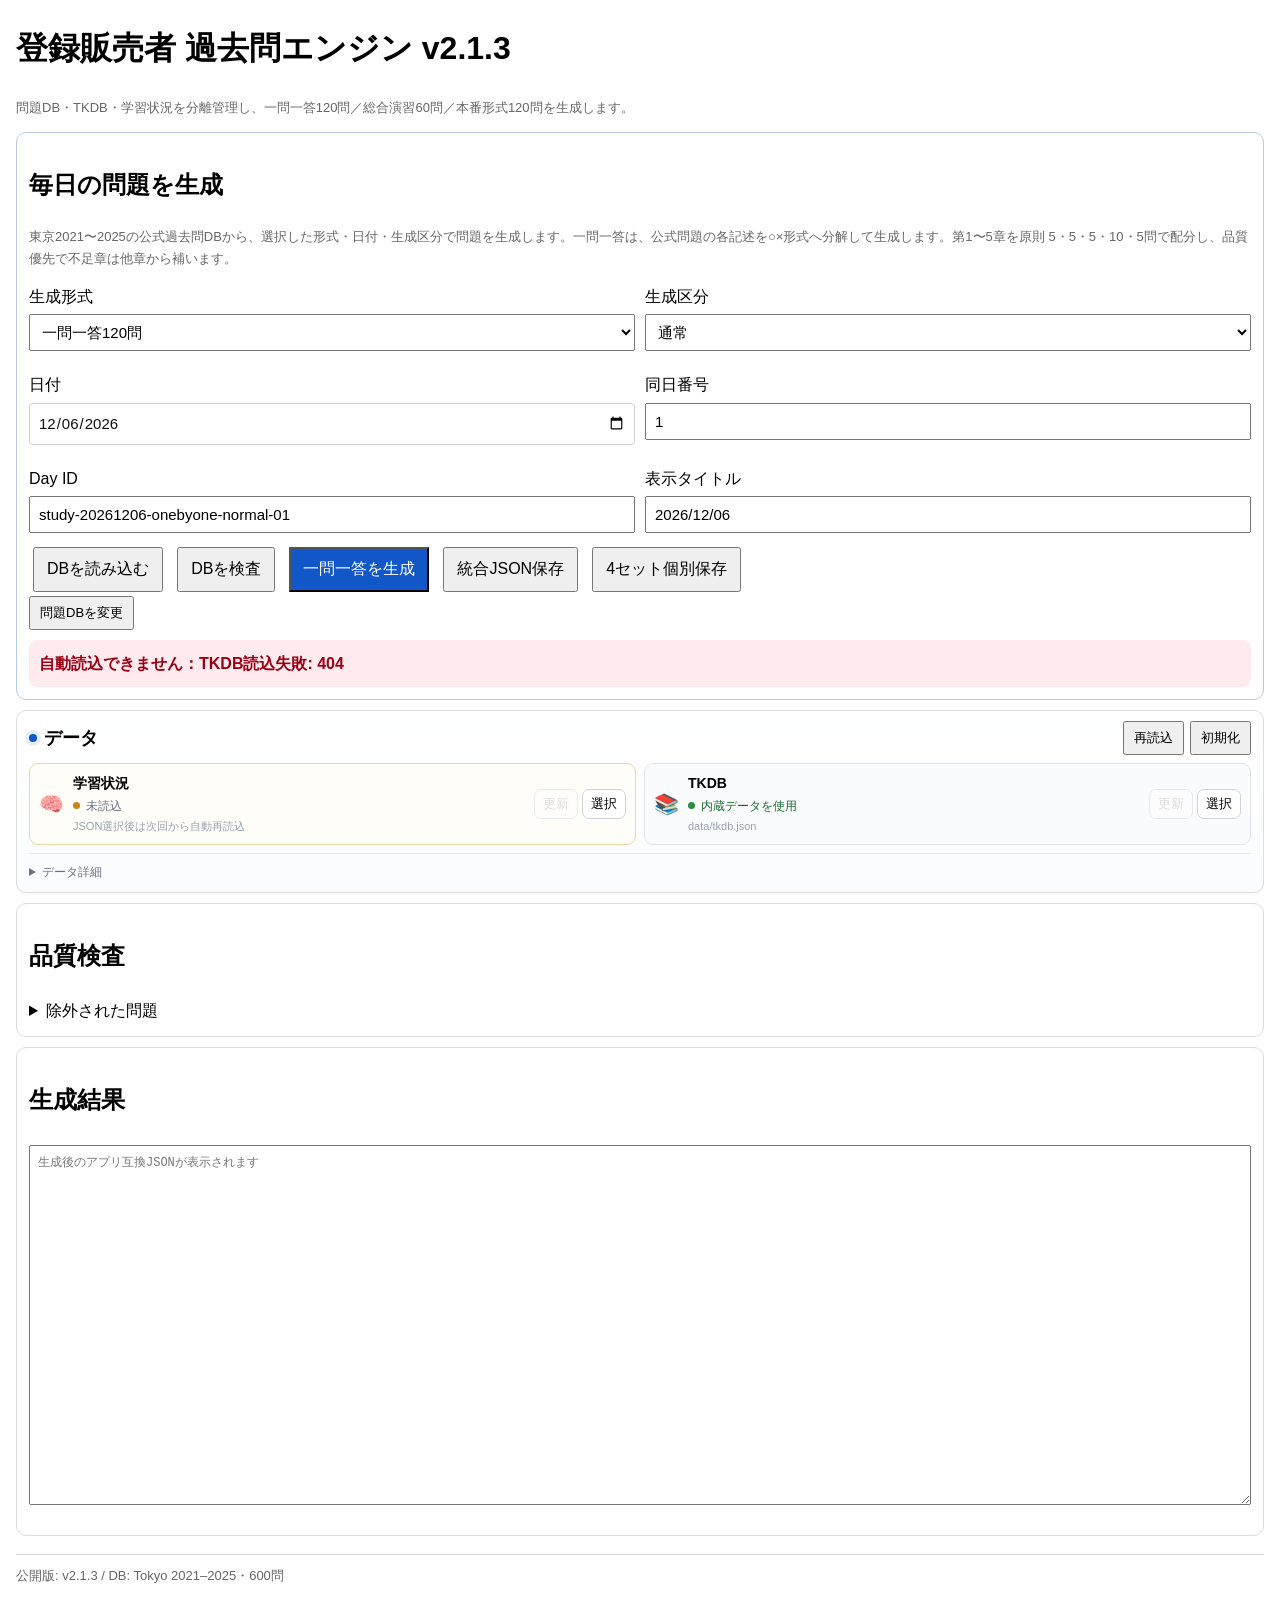
==== commit bbb34f24: "Add files via upload" ====
--- a/index.html
+++ b/index.html
@@ -1,302 +1,130 @@
-<!doctype html>
+<!DOCTYPE html>
+
 <html lang="ja">
 <head>
-<meta charset="utf-8">
-<meta name="viewport" content="width=device-width,initial-scale=1,viewport-fit=cover">
-<meta name="theme-color" content="#111827">
-<meta name="apple-mobile-web-app-capable" content="yes">
-<meta name="apple-mobile-web-app-title" content="登販">
-<link rel="manifest" href="./manifest.json?v=14.3.7">
-<link rel="apple-touch-icon" sizes="180x180" href="./apple-touch-icon.png">
-<link rel="stylesheet" href="./style.css?v=14.3.7">
-<title>登録販売者 試験対策 v14.3.7</title>
+<meta charset="utf-8"/>
+<meta content="width=device-width,initial-scale=1" name="viewport"/>
+<title>登録販売者 過去問エンジン v2.1.3</title>
+<style>
+body{font-family:-apple-system,BlinkMacSystemFont,"Segoe UI",sans-serif;line-height:1.7;margin:16px;}
+button{font-size:16px;padding:10px 12px;margin:4px;}
+input,select,textarea{width:100%;box-sizing:border-box;font-size:15px;margin:4px 0 10px;padding:8px;}
+input[type="date"]{display:block;width:100%;height:42px;min-height:42px;padding:8px;border:1px solid #cfcfcf;border-radius:4px;background:#fff;color:#111;font-family:inherit;font-size:15px;line-height:normal;box-sizing:border-box;-webkit-appearance:none;appearance:none;}
+input[type="date"]::-webkit-date-and-time-value{text-align:left;min-height:24px;}
+input[type="date"]::-webkit-calendar-picker-indicator{opacity:1;display:block;}
+@supports (-webkit-touch-callout:none){input[type="date"]{height:42px;min-height:42px;padding:8px;border:1px solid #cfcfcf;background-color:#fff;}}
+textarea{height:220px;font-family:ui-monospace,Menlo,monospace;font-size:12px;}
+.q{border-bottom:1px solid #ddd;padding:8px 0;}
+.err{color:#b00020;font-weight:bold;}
+.ok{color:#006600;font-weight:bold;}
+.card{border:1px solid #ddd;border-radius:10px;padding:12px;margin:10px 0;}
+.small{font-size:13px;color:#666;}
+
+.mode-tabs{display:flex;gap:8px;margin:16px 0}.mode-tab{background:#eee}.mode-tab.active,.primary{background:#1257c7;color:#fff}.hidden{display:none}.grid2{display:grid;grid-template-columns:repeat(2,minmax(0,1fr));gap:10px}.button-row{display:flex;flex-wrap:wrap;gap:6px}.file-label{display:block;margin-top:12px}.status-box{padding:10px;border-radius:8px;background:#f4f6f8;margin-top:10px}.status-box.ok{background:#e8f5e9;color:#145a1f}.status-box.err{background:#ffebee;color:#9a0015}.summary-grid{display:grid;grid-template-columns:repeat(auto-fit,minmax(140px,1fr));gap:8px}.summary-item{background:#f5f5f5;border-radius:8px;padding:10px}.summary-item b{display:block;font-size:20px}.large-json{height:360px}.hero-card{border-color:#b8c9e8}pre{white-space:pre-wrap;word-break:break-word}.data-card{padding:10px 12px}.data-card-head{display:flex;align-items:center;justify-content:space-between;gap:10px}.data-card-head h2{margin:0;font-size:18px}.data-grid{display:grid;grid-template-columns:repeat(2,minmax(0,1fr));gap:8px;margin-top:8px}.data-item{display:flex;align-items:center;gap:9px;min-width:0;border:1px solid #e1e5ea;border-radius:9px;padding:8px 9px;background:#fafbfc}.data-icon{font-size:20px;line-height:1}.data-body{min-width:0;flex:1}.data-name{font-weight:700;font-size:14px}.data-status{font-size:12px;color:#667085;white-space:nowrap;overflow:hidden;text-overflow:ellipsis}.data-status.ready{color:#176b2c}.compact-btn{font-size:13px;padding:6px 9px;margin:0}.data-actions{display:flex;gap:6px;flex-wrap:wrap}.visually-hidden{position:absolute!important;width:1px!important;height:1px!important;padding:0!important;margin:-1px!important;overflow:hidden!important;clip:rect(0,0,0,0)!important;white-space:nowrap!important;border:0!important}@media(max-width:600px){.grid2{grid-template-columns:1fr}.data-grid{grid-template-columns:1fr}.data-card-head{align-items:flex-start}.data-actions{justify-content:flex-end}}
+.data-card{background:linear-gradient(180deg,#fff 0%,#fbfcfe 100%);box-shadow:0 1px 2px rgba(16,24,40,.04)}
+.data-card-head{min-height:32px}.data-card-head h2{display:flex;align-items:center;gap:7px}.data-card-head h2::before{content:"";width:8px;height:8px;border-radius:999px;background:#1257c7;box-shadow:0 0 0 4px rgba(18,87,199,.10)}
+.data-item{position:relative;transition:border-color .15s,background .15s}.data-item:hover{border-color:#c8d4e5;background:#fff}.data-item.is-ready{border-color:#cfe5d3;background:#f8fcf8}.data-item.is-warning{border-color:#ead8a6;background:#fffdf7}
+.data-status-line{display:flex;align-items:center;gap:6px;min-width:0}.status-dot{width:7px;height:7px;border-radius:999px;background:#98a2b3;flex:none}.status-dot.ready{background:#2e8b47}.status-dot.warning{background:#c88719}.status-dot.error{background:#b42318}
+.data-meta{font-size:11px;color:#98a2b3;white-space:nowrap;overflow:hidden;text-overflow:ellipsis;margin-top:1px}.data-item-actions{display:flex;gap:4px;align-items:center}.icon-btn{font-size:13px;padding:5px 8px;margin:0;border:1px solid #d0d5dd;border-radius:7px;background:#fff;cursor:pointer}.icon-btn:hover{background:#f2f4f7}.icon-btn:disabled{opacity:.45;cursor:not-allowed}
+.data-details{margin-top:8px;border-top:1px solid #eaecf0;padding-top:8px}.data-details summary{font-size:12px;color:#667085;cursor:pointer;user-select:none}.data-details-grid{display:grid;grid-template-columns:repeat(3,minmax(0,1fr));gap:6px;margin-top:7px}.data-detail{background:#f5f7fa;border-radius:7px;padding:6px 8px;font-size:11px;color:#667085}.data-detail b{display:block;color:#344054;font-size:12px;white-space:nowrap;overflow:hidden;text-overflow:ellipsis}
+@media(max-width:600px){.data-details-grid{grid-template-columns:1fr}.data-item-actions{align-self:stretch}.icon-btn{min-width:52px}}
+</style>
 </head>
 <body>
-<div id="login" class="screen">
-  <div class="loginBox">
-    <div class="logo">登販</div>
-    <h1>登録販売者<br>試験対策</h1>
-    <input id="pass" type="password" placeholder="パスワード">
-    <button id="loginBtn" class="mainBtn">開始</button>
-    <p class="small">初期パスワード：touhan2026</p>
-    <p id="loginErr" class="err hidden">パスワードが違います。</p>
-  </div>
+<h1>登録販売者 過去問エンジン v2.1.3</h1>
+<p class="small">問題DB・TKDB・学習状況を分離管理し、一問一答120問／総合演習60問／本番形式120問を生成します。</p><section class="mode-panel" id="generatorPanel">
+<div class="card hero-card">
+<h2>毎日の問題を生成</h2>
+<p class="small">東京2021〜2025の公式過去問DBから、選択した形式・日付・生成区分で問題を生成します。一問一答は、公式問題の各記述を○×形式へ分解して生成します。第1〜5章を原則 5・5・5・10・5問で配分し、品質優先で不足章は他章から補います。</p>
+<div class="grid2">
+<label>生成形式<select id="genMode"><option value="one_by_one">一問一答120問</option><option value="practice60">総合演習60問</option><option value="exam_style">本番形式120問（午前60＋午後60）</option></select></label>
+<label>生成区分<select id="genKind"><option value="normal">通常</option><option value="practice">練習</option><option value="development">開発</option></select></label>
+<label>日付<input id="genDate" type="date"/></label>
+<label>同日番号<input id="genRound" min="1" type="number" value="1"/></label>
+<label>Day ID<input id="genDayId" readonly/></label>
+<label>表示タイトル<input id="genTitle" readonly/></label>
 </div>
-
-<div id="app" class="hidden">
-<header>
-  <div><h1>登録販売者 試験対策</h1><p id="sub"></p></div>
-  <button id="lockBtn" class="smallBtn headerLogoutBtn">ログアウト</button>
-</header>
-
-<nav>
-  <button data-tab="home" class="active">ホーム</button>
-  <button data-tab="solve">問題</button>
-  <button data-tab="wrong">復習</button>
-  <button data-tab="stats">分析</button>
-  <button data-tab="data">データ</button>
-</nav>
-<button id="timerFab" class="timerFab" aria-label="タイマー"><span class="timerFabIcon">⏱</span><span id="timerFabTime" class="timerFabTime">30:00</span></button>
-<button id="settingsFab" class="settingsFab" aria-label="設定">⚙</button>
-
-<main>
-<section id="home" class="page">
-  <div class="card countdownCard">
-    <div class="homeCardHead"><h2>試験まで</h2><button id="getTodayJson" class="smallBtn homeJsonBtn">問題JSONを取得</button></div>
-    <div id="countdown" class="countdownGrid"></div>
-    <div id="examProgress" class="note"></div>
-  </div>
-
-
-  <div id="resumeCard" class="card resumeCard hidden">
-    <div><b>前回の続き</b><div id="resumeLabel" class="note"></div></div>
-    <button id="resumeStudy" class="mainBtn compactBtn">再開</button>
-  </div>
-
-  <div id="dueNotice" class="card notice hidden"></div>
-
-  <div class="card todayStatusCard">
-    <div class="homeCardHead"><h2>今日の問題</h2><div class="todayHeadStats"><span id="streak" class="streakChip">連続0日</span><span id="todayProgress" class="todayProgressBig">0/120</span></div></div>
-    <p id="todayLabel" class="todayLabel"></p>
-    <div id="todayExecutionStatus" class="todayExecutionStatus"></div>
-  </div>
-
-  <div class="card"><h3>次にやること</h3><div id="nextAction" class="note"></div></div>
-  <div class="card"><h3>学習カレンダー</h3><div id="studyCalendar" class="calendar"></div></div>
-</section>
-
-<section id="solve" class="page hidden">
-  <div class="studyCommandCard">
-    <div class="studyCommandTop">
-      <div><span class="eyebrow">現在の学習</span><strong id="currentSelectionLabel">選択中の問題</strong></div>
-      <button id="toggleProblemSelector" class="selectorToggle" aria-expanded="false">変更</button>
-    </div>
-    <div class="studyProgressLine"><span id="qProgress"></span><span id="unanswered"></span></div>
-    <div id="problemSelectorPanel" class="problemSelectorPanel hidden">
-      <div class="selectors selectors3">
-        <label>カテゴリ<select id="categorySelect"></select></label>
-        <label>回<select id="examSelect"></select></label>
-        <label>セット<select id="setSelect"></select></label>
-      </div>
-      <div class="studyModeRow">
-        <button id="normalModeBtn" class="modePill active">通常</button>
-        <button id="weakModeBtn" class="modePill">苦手</button>
-        <button id="randomModeBtn" class="modePill">ランダム</button>
-      </div>
-      <div id="chapterQuickFilter" class="chapterQuickFilter"></div>
-      <input id="searchBox" class="studySearch" placeholder="問題を検索">
+<div class="button-row">
+<button id="loadDbBtn">DBを読み込む</button>
+<button id="validateDbBtn">DBを検査</button>
+<button class="primary" id="generateDailyBtn">一問一答を生成</button>
+<button id="downloadDailyBtn">統合JSON保存</button>
+<button id="downloadSetsBtn">個別JSON保存</button>
+</div>
+<div class="button-row"><button class="compact-btn" id="chooseMasterBtn" type="button">問題DBを変更</button></div><input class="visually-hidden" accept="application/json,.json" id="masterFile" type="file"/>
+<div class="status-box" id="generatorStatus">DB未読込</div>
+</div>
+<div class="card data-card" id="dataCard">
+  <div class="data-card-head">
+    <h2>データ</h2>
+    <div class="data-actions">
+      <button class="compact-btn" id="reloadDataBtn" type="button">再読込</button>
+      <button class="compact-btn" id="resetDataBtn" type="button">初期化</button>
     </div>
   </div>
-
-  <div id="empty" class="card hidden"><h2>このセットは未登録です</h2><p class="note">追加タブから問題JSONを取り込んでください。</p></div>
-  <div id="questionCard" class="card questionFocusCard"></div>
-
-  <div class="card">
-    <div class="pager"><button id="prevBtn">← 前へ</button><button id="nextBtn">次へ →</button></div>
-    <div id="jumpGrid" class="jumpGrid"></div>
-  </div>
-
-  <div class="card actionFlowCard">
-    <button id="gradeCurrent" class="mainBtn gradeActionBtn">採点・分析</button>
-    <p class="note actionFlowNote">採点後、正答率・章別結果・復習登録をアプリ内で反映します。</p>
-    <hr class="softRule">
-    <button id="copyCurrent" class="mainBtn">全問の詳しい解説JSONをコピー</button>
-    <button id="openChatGPT" class="subBtn">ChatGPTで詳しい解説</button>
-  </div>
-</section>
-
-
-<section id="wrong" class="page hidden">
-  <div class="reviewHero">
-    <span class="eyebrow">復習キュー</span>
-    <div class="reviewHeroHead"><h2>今やるべき復習</h2><span id="wrongCount" class="reviewTotalBadge">0項目</span></div>
-    <p>迷わず開始できるよう、期限・誤答・迷った問題を自動で整理します。</p>
-  </div>
-  <div class="reviewPrimaryGrid">
-    <button id="startTodayReview" class="reviewPrimaryCard reviewDueCard">
-      <span>今日の復習</span><strong id="todayReviewCount">0問</strong><small>期限が来た問題を出題</small>
-    </button>
-    <button id="startUnmasteredReview" class="reviewPrimaryCard">
-      <span>未克服だけ</span><strong id="unmasteredReviewCount">0問</strong><small>誤答後、定着確認前の問題</small>
-    </button>
-  </div>
-  <div class="reviewMenuLabel">詳しく選ぶ</div>
-  <button id="openKnowledgeReview" class="reviewMenuCard"><div><b>知識テーマ別</b><small>章とテーマから弱点を確認</small></div><span>›</span></button>
-  <button id="openWeakReview" class="reviewMenuCard"><div><b>誤答履歴</b><small>日付とセットから振り返る</small></div><span>›</span></button>
-</section>
-
-<section id="knowledgeReviewPage" class="reviewDetailPage hidden" aria-hidden="true">
-  <div class="reviewDetailHeader smartOverlayHeader">
-    <button id="knowledgeReviewBackBtn" class="overlayBackBtn" aria-label="前の画面へ戻る">←</button>
-    <div class="overlayTitleBlock"><h2 id="knowledgeReviewTitle">知識テーマ別復習</h2><div id="knowledgeReviewMeta" class="note"></div></div>
-  </div>
-  <div id="knowledgeReviewBody" class="reviewDetailBody"></div>
-  <button id="knowledgeReviewTopBtn" class="overlayTopFab" aria-label="ページ上部へ戻る">↑</button>
-</section>
-
-<section id="weakReviewPage" class="reviewDetailPage hidden" aria-hidden="true">
-  <div class="reviewDetailHeader smartOverlayHeader">
-    <button id="weakReviewBackBtn" class="overlayBackBtn" aria-label="前の画面へ戻る">←</button>
-    <div class="overlayTitleBlock"><h2 id="weakReviewTitle">苦手復習</h2><div id="weakReviewMeta" class="note">日付を選択してください</div></div>
-  </div>
-  <div id="weakReviewBody" class="reviewDetailBody"></div>
-  <button id="weakReviewTopBtn" class="overlayTopFab" aria-label="ページ上部へ戻る">↑</button>
-</section>
-
-<section id="reviewDetailPage" class="reviewDetailPage hidden" aria-hidden="true">
-  <div class="reviewDetailHeader smartOverlayHeader">
-    <button id="reviewBackBtn" class="overlayBackBtn" aria-label="前の画面へ戻る">←</button>
-    <div class="overlayTitleBlock"><h2 id="reviewDetailTitle">復習</h2><div id="reviewDetailMeta" class="note"></div></div>
-  </div>
-  <div id="reviewDetailBody" class="reviewDetailBody"></div>
-  <button id="reviewTopBtn" class="overlayTopFab" aria-label="ページ上部へ戻る">↑</button>
-</section>
-
-<section id="solveExplanationPage" class="reviewDetailPage hidden" aria-hidden="true">
-  <div class="reviewDetailHeader smartOverlayHeader">
-    <button id="closeSolveExplanation" class="overlayBackBtn" aria-label="問題画面へ戻る">←</button>
-    <div class="overlayTitleBlock"><h2 id="solveExplanationTitle">解説</h2><div id="solveExplanationMeta" class="note"></div></div>
-  </div>
-  <div id="solveExplanationBody" class="reviewDetailBody"></div>
-  <button id="solveExplanationTopBtn" class="overlayTopFab" aria-label="ページ上部へ戻る">↑</button>
-</section>
-
-<section id="jsonWorkspacePage" class="reviewDetailPage hidden" aria-hidden="true">
-  <div class="reviewDetailHeader smartOverlayHeader">
-    <button id="closeJsonWorkspace" class="overlayBackBtn" aria-label="データ画面へ戻る">←</button>
-    <div class="overlayTitleBlock"><h2 id="jsonWorkspaceTitle">JSON・学習データ</h2><div id="jsonWorkspaceMeta" class="note">項目を選択してください</div></div>
-  </div>
-  <div class="reviewDetailBody jsonWorkspaceBody">
-    <section id="jsonWorkspaceMenu">
-      <button class="card workspaceMenuButton" data-json-page="problem"><div><b>問題JSON</b><small>生成した問題をアプリへ追加</small></div><span>›</span></button>
-      <button class="card workspaceMenuButton" data-json-page="explanation"><div><b>詳しい解説JSON</b><small>解説依頼の出力・解説結果の取込</small></div><span>›</span></button>
-      <button class="card workspaceMenuButton" data-json-page="learning"><div><b>学習状況JSON</b><small>正誤・迷った・出題履歴・詳しい解説を生成エンジンへ渡す</small></div><span>›</span></button>
-    </section>
-    <section id="jsonWorkspaceProblem" class="hidden">
-      <div class="card">
-        <h3>問題JSON</h3>
-        <label>問題カテゴリ<select id="importCategorySelect"></select></label>
-        <textarea id="importBox" placeholder="ここに問題JSONを貼り付け"></textarea>
-        <div class="buttonRow"><button id="importJson" class="mainBtn">問題JSONを取り込み</button><button id="clearImportBox" class="subBtn">全消去</button></div>
+  <div class="data-grid">
+    <div class="data-item" id="learningDataItem">
+      <span class="data-icon" aria-hidden="true">🧠</span>
+      <div class="data-body">
+        <div class="data-name">学習状況</div>
+        <div class="data-status-line"><span class="status-dot" id="learningStatusDot"></span><div class="data-status" id="learningCompactStatus">未読込</div></div>
+        <div class="data-meta" id="learningMetaStatus">学習状況JSONを選択してください</div>
       </div>
-    </section>
-    <section id="jsonWorkspaceExplanation" class="hidden">
-      <div class="card">
-        <h3>詳しい解説JSON</h3>
-        <p class="note">ChatGPTから返されたJSONを読み込むと、復習画面と解説PDFへ反映されます。</p>
-        <div class="buttonRow"><button id="copyExplanationRequest" class="mainBtn">全問の解説依頼JSONをコピー</button><button id="downloadExplanationRequest" class="subBtn">解説依頼JSONを保存</button><button id="copyMissingExplanationRequest" class="subBtn">未取得だけコピー</button></div>
-        <textarea id="explanationImportBox" placeholder='{"type":"touhan_explanation_result",...}'></textarea>
-        <label class="filePickerLabel">解説JSONファイルを選択<input id="explanationFile" type="file" accept="application/json,.json"></label>
-        <div class="buttonRow"><button id="importExplanationJson" class="mainBtn">詳しい解説JSONを取り込み</button><button id="clearExplanationImportBox" class="subBtn">全消去</button></div>
-        <div class="buttonRow"><button id="exportTkdbPatch" class="mainBtn">TKDB追加分を書き出す</button><button id="clearTkdbPatchQueue" class="subBtn">追加候補を消去</button></div>
-        <p class="note">取り込んだ詳しい解説は端末内で即時利用され、同時にTKDB追加候補へ蓄積されます。書き出したパッチをTKDBの統合ツールへ渡すと正式DBへ反映できます。</p>
+      <div class="data-item-actions">
+        <button class="icon-btn" id="refreshLearningBtn" type="button" title="同じファイルから再読込">更新</button>
+        <button class="icon-btn" id="chooseLearningBtn" type="button">選択</button>
       </div>
-    </section>
-    <section id="jsonWorkspaceLearning" class="hidden">
-      <div class="card">
-        <h3>学習状況JSON</h3>
-        <p class="note">採点済み問題の正誤、迷った記録、最終解答日時をまとめます。生成エンジンへ読み込ませると、未出題を最優先し、その次に誤答・迷った問題を優先できます。</p>
-        <div id="learningStateSummary" class="note"></div>
-        <div class="buttonRow"><button id="downloadLearningState" class="mainBtn">学習状況JSONを保存</button><button id="copyLearningState" class="subBtn">コピー</button></div>
+    </div>
+    <div class="data-item" id="tkdbDataItem">
+      <span class="data-icon" aria-hidden="true">📚</span>
+      <div class="data-body">
+        <div class="data-name">TKDB</div>
+        <div class="data-status-line"><span class="status-dot ready" id="tkdbStatusDot"></span><div class="data-status ready" id="tkdbCompactStatus">内蔵データを使用</div></div>
+        <div class="data-meta" id="tkdbMetaStatus">data/tkdb.json</div>
       </div>
-    </section>
-  </div>
-  <button id="jsonWorkspaceTopBtn" class="overlayTopFab" aria-label="ページ上部へ戻る">↑</button>
-</section>
-<section id="stats" class="page hidden">
-  <div class="card analysisHero"><h2>分析</h2><p class="note">成績の羅列ではなく、次に何を復習するかを決める画面です。</p></div>
-  <div class="card"><div class="homeCardHead"><h2>今日のフィードバック</h2><span id="todayFeedbackScore" class="categoryBadge">未採点</span></div><div id="todayActionFeedback" class="analysisActionBox"></div><button id="copyAutoFeedback" class="subBtn">フィードバックをコピー</button></div>
-  <div class="card"><div class="homeCardHead"><h2>要復習サマリー</h2><span id="reviewThemeCount" class="categoryBadge">0項目</span></div><div id="reviewSummary"></div></div>
-  <div class="card"><h2>問題DB消化率</h2><div id="questionCoverage"></div></div>
-  <div class="card"><h2>知識テーマ消化率</h2><div id="knowledgeCoverage"></div></div>
-  <div class="card"><div class="homeCardHead"><h2>学習履歴</h2><span class="note">日別平均</span></div><div id="dailyRateGraph"></div><div id="learningHistory"></div></div>
-</section>
-<section id="data" class="page hidden">
-  <div class="dataHero card">
-    <h2>データ</h2>
-    <p class="note">問題の追加・管理・教材出力・バックアップを、この画面にまとめています。</p>
-    <div class="dataQuickNav">
-      <a href="#dataImport">追加</a><a href="#dataManage">管理</a><a href="#dataPdf">PDF</a><a href="#dataBackup">バックアップ</a>
+      <div class="data-item-actions">
+        <button class="icon-btn" id="refreshTkdbBtn" type="button" title="同じファイルから再読込">更新</button>
+        <button class="icon-btn" id="chooseTkdbBtn" type="button">選択</button>
+      </div>
     </div>
   </div>
-  <div id="dataImport" class="card dataSection dataLauncherCard">
-    <div class="dataLauncherText"><b>JSON入力・解説管理</b><small>問題追加、詳しい解説、学習状況</small></div>
-    <button id="openJsonWorkspace" class="mainBtn compactBtn">開く</button>
-  </div>
-  <div id="dataManage" class="card dataSection dataLauncherCard">
-    <div class="dataLauncherText"><b>問題データ管理</b><small>日付・カテゴリから選択して管理</small></div>
-    <button id="openManageWorkspace" class="mainBtn compactBtn">開く</button>
-  </div>
-  <details id="dataPdf" class="card dataSection">
-    <summary><span>問題PDF</span><small>教材として保存・共有</small></summary>
-    <div class="dataSectionBody"><p class="note">現在選択している問題回をPDF用ページで開きます。ページ上部の「PDF保存画面を開く」から保存し、「アプリに戻る」で戻れます。</p><div class="pdfActionGrid"><button id="printQuestionsOnly" class="subBtn">問題PDFを開く</button><button id="printQuestionsFull" class="mainBtn">問題＋解答＋解説PDFを開く</button></div><p class="note">詳しい解説が未取得の問題は、解説依頼JSONをChatGPTへ送り、返された詳しい解説JSONを読み込むと復習画面とPDFに反映されます。</p></div>
-  </details>
-  <details id="dataBackup" class="card dataSection" open>
-    <summary><span>データ管理</span><small>学習状況・TKDB・フルバックアップ</small></summary>
-    <div class="dataSectionBody dataManagerGrid">
-      <section class="dataManagerCard">
-        <div class="dataManagerHead"><div><b>学習状況JSON</b><small>回答履歴・迷った・分からない・復習状態</small></div><span class="dataTypeBadge">軽量</span></div>
-        <div class="dataActionRow"><button id="exportLearningState" class="mainBtn compactBtn">書き出す</button><label class="fileImportLabel compactFileLabel">読み込む<input id="learningStateFile" type="file" accept="application/json,.json"></label></div>
-        <div id="learningStateStatus" class="note">未書き出し</div>
-      </section>
-      <section class="dataManagerCard">
-        <div class="dataManagerHead"><div><b>TKDB JSON</b><small>詳しい解説・公式分類・知識ID</small></div><span class="dataTypeBadge">知識DB</span></div>
-        <div class="dataActionRow"><button id="exportTkdb" class="mainBtn compactBtn">書き出す</button><label class="fileImportLabel compactFileLabel">読み込む<input id="tkdbFile" type="file" accept="application/json,.json"></label></div>
-        <div id="tkdbStatus" class="note">内蔵TKDBを使用中</div>
-      </section>
-      <section class="dataManagerCard dataManagerCardWide">
-        <div class="dataManagerHead"><div><b>フルバックアップ</b><small>学習状況・追加問題・削除状態をまとめて保存</small></div><span class="dataTypeBadge">復元用</span></div>
-        <div class="dataActionRow"><button id="exportData" class="mainBtn compactBtn">書き出す</button><button id="copyBackupData" class="subBtn compactBtn">コピー</button><label class="fileImportLabel compactFileLabel">ファイル読込<input id="backupFile" type="file" accept="application/json,.json"></label></div>
-        <div id="backupStatus" class="note">書き出し履歴なし</div>
-        <details class="pasteRestore"><summary>JSONを貼り付けて復元</summary><textarea id="restoreBox" placeholder="フルバックアップJSONを貼り付け"></textarea><button id="restoreData" class="subBtn">貼り付けたJSONから復元</button></details>
-      </section>
+  <details class="data-details">
+    <summary>データ詳細</summary>
+    <div class="data-details-grid">
+      <div class="data-detail">問題DB<b id="masterDetail">未読込</b></div>
+      <div class="data-detail">学習状況<b id="learningDetail">未読込</b></div>
+      <div class="data-detail">TKDB<b id="tkdbDetail">未読込</b></div>
     </div>
   </details>
+  <input class="visually-hidden" accept="application/json,.json" id="learningFile" type="file"/>
+  <input class="visually-hidden" accept="application/json,.json" id="tkdbFile" type="file"/>
+</div>
+<div class="card">
+<h2>品質検査</h2>
+<div class="summary-grid" id="validationSummary"></div>
+<details><summary>除外された問題</summary><pre id="validationDetails"></pre></details>
+</div>
+<div class="card">
+<h2>生成結果</h2>
+<div class="summary-grid" id="generationSummary"></div>
+<textarea class="large-json" id="generatedJson" placeholder="生成後のアプリ互換JSONが表示されます"></textarea>
+</div>
 </section>
-<section id="manageDetailPage" class="reviewDetailPage hidden" aria-hidden="true">
-  <div class="reviewDetailHeader smartOverlayHeader">
-    <button id="manageBackBtn" class="overlayBackBtn" aria-label="前の画面へ戻る">←</button>
-    <div class="overlayTitleBlock"><h2 id="manageDetailTitle">問題データ管理</h2><div id="manageDetailMeta" class="note">日付を選択してください</div></div>
-  </div>
-  <div class="reviewDetailBody manageWorkspaceBody">
-    <section id="manageWorkspaceList">
-      <div class="card manageControlCard">
-        <div class="manageUtility"><button id="restoreLastDeleted" class="smallBtn">直前の削除を復元</button><button id="repairStorage" class="smallBtn">保存データを修復</button></div>
-        <div class="manageFilters"><label>表示<select id="manageFilter"><option value="custom">追加問題のみ</option><option value="all">すべて</option><option value="one_by_one">一問一答</option><option value="practice60">総合演習60問</option><option value="exam_style">本番形式120問</option></select></label><label>並び替え<select id="manageSort"><option value="new">新しい順</option><option value="old">古い順</option><option value="title">タイトル順</option><option value="questions">問題数が多い順</option></select></label><label>検索<input id="manageSearch" placeholder="日付・タイトル・セット名で検索"></label></div>
-      </div>
-      <div id="examManageList"></div>
-      <details class="card dangerZone"><summary>一括削除・標準問題</summary><div class="manageActions"><button id="deleteAllCustom" class="dangerBtn">追加問題を全削除</button><button id="deleteAllBuiltin" class="dangerBtn">標準内蔵を全削除</button><button id="restoreAllBuiltin" class="smallBtn">標準内蔵を復元</button></div></details>
-    </section>
-    <section id="manageWorkspaceDetail" class="hidden"></section>
-  </div>
-  <button id="manageTopBtn" class="overlayTopFab" aria-label="ページ上部へ戻る">↑</button>
-</section>
-<section id="settings" class="page hidden">
-  <div class="card"><h2>設定</h2><button id="resetSet" class="subBtn">現在の回答をリセット</button><button id="resetAll" class="dangerBtn">回答履歴を全削除</button></div>
-  <div class="card"><h2>バージョン</h2><div class="versionBox">Version <b id="appVersion">v14.3.7</b><br>Build <b id="appBuild">2026-07-26</b></div></div>
-</section>
-
-</main>
-
-</div>
-
-
-<div id="timerModal" class="modal hidden"><div class="modalBox timerMini"><div class="homeCardHead"><h2>タイマー</h2><button id="closeTimerModal" class="smallBtn">閉じる</button></div><div class="timerDisplay">30:00</div><div class="timerStatus">停止中</div><label>分<input id="quickTimerMinutes" type="number" min="1" value="30"></label><div class="buttonRow"><button id="quickTimerStart" class="mainBtn">開始</button><button class="subBtn timerPauseBtn">一時停止</button><button class="subBtn timerResumeBtn">再開</button><button class="subBtn timerResetBtn">リセット</button></div></div></div>
-
-<div id="toast"></div>
-<div id="timerStartModal" class="modal hidden">
-  <div class="modalBox">
-    <h2>本番モード</h2>
-    <p id="timerStartText" class="note"></p>
-    <label>制限時間（分）
-      <input id="timerStartMinutes" type="number" min="1" max="300" inputmode="numeric">
-    </label>
-    <div id="timerCountdown" class="countdownText hidden">3</div>
-    <button id="timerStartConfirm" class="mainBtn">開始</button>
-    <button id="timerStartCancel" class="subBtn">戻る</button>
-  </div>
-</div>
-
-<script src="./app.js?v=14.3.7"></script>
+<footer class="small" style="margin-top:18px;border-top:1px solid #ddd;padding-top:10px">公開版: v2.1.3 / DB: Tokyo 2021–2025・600問</footer>
+<script src="app.bundle.js?v=2.1.0"></script>
+<script>
+window.addEventListener('load', function(){
+  setTimeout(function(){
+    var status=document.getElementById('generatorStatus');
+    if(!status || status.textContent!=='DB未読込') return;
+    if(window.__TOUHAN_ENGINE_SCRIPT_LOADED__){
+      status.textContent='JavaScriptは読み込まれましたが、初期化が完了していません。ページを再読み込みしてください。';
+    }else{
+      status.textContent='JavaScriptを読み込めていません。app.bundle.js が同じ階層に配置されているか確認してください。';
+    }
+    status.className='status-box err';
+  },3000);
+});
+</script>
 </body>
-</html>+</html>
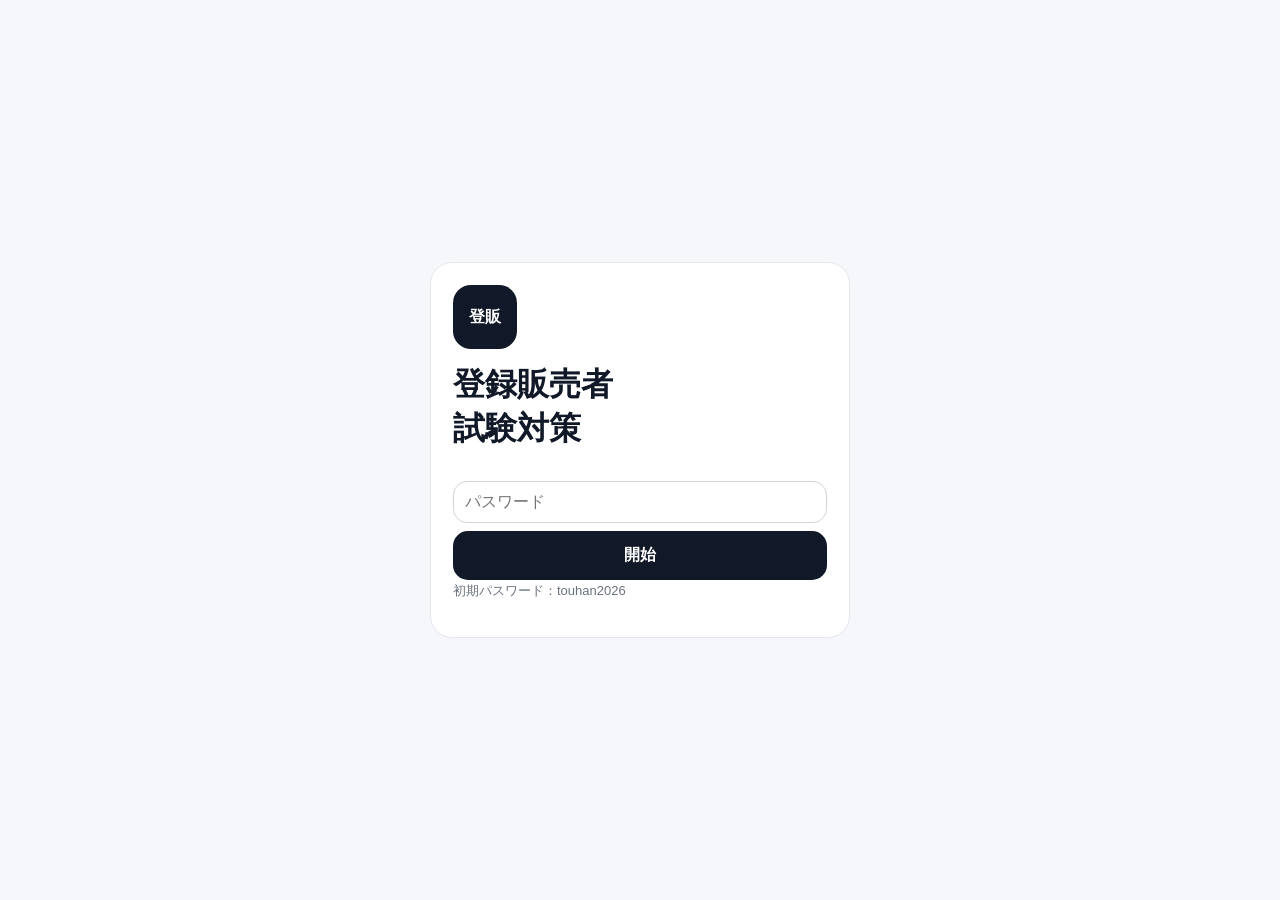
==== commit 9853d429: "解答アプリ v14.5.0" ====
--- a/index.html
+++ b/index.html
@@ -1,130 +1,303 @@
-<!DOCTYPE html>
-
+<!doctype html>
 <html lang="ja">
 <head>
-<meta charset="utf-8"/>
-<meta content="width=device-width,initial-scale=1" name="viewport"/>
-<title>登録販売者 過去問エンジン v2.1.3</title>
-<style>
-body{font-family:-apple-system,BlinkMacSystemFont,"Segoe UI",sans-serif;line-height:1.7;margin:16px;}
-button{font-size:16px;padding:10px 12px;margin:4px;}
-input,select,textarea{width:100%;box-sizing:border-box;font-size:15px;margin:4px 0 10px;padding:8px;}
-input[type="date"]{display:block;width:100%;height:42px;min-height:42px;padding:8px;border:1px solid #cfcfcf;border-radius:4px;background:#fff;color:#111;font-family:inherit;font-size:15px;line-height:normal;box-sizing:border-box;-webkit-appearance:none;appearance:none;}
-input[type="date"]::-webkit-date-and-time-value{text-align:left;min-height:24px;}
-input[type="date"]::-webkit-calendar-picker-indicator{opacity:1;display:block;}
-@supports (-webkit-touch-callout:none){input[type="date"]{height:42px;min-height:42px;padding:8px;border:1px solid #cfcfcf;background-color:#fff;}}
-textarea{height:220px;font-family:ui-monospace,Menlo,monospace;font-size:12px;}
-.q{border-bottom:1px solid #ddd;padding:8px 0;}
-.err{color:#b00020;font-weight:bold;}
-.ok{color:#006600;font-weight:bold;}
-.card{border:1px solid #ddd;border-radius:10px;padding:12px;margin:10px 0;}
-.small{font-size:13px;color:#666;}
-
-.mode-tabs{display:flex;gap:8px;margin:16px 0}.mode-tab{background:#eee}.mode-tab.active,.primary{background:#1257c7;color:#fff}.hidden{display:none}.grid2{display:grid;grid-template-columns:repeat(2,minmax(0,1fr));gap:10px}.button-row{display:flex;flex-wrap:wrap;gap:6px}.file-label{display:block;margin-top:12px}.status-box{padding:10px;border-radius:8px;background:#f4f6f8;margin-top:10px}.status-box.ok{background:#e8f5e9;color:#145a1f}.status-box.err{background:#ffebee;color:#9a0015}.summary-grid{display:grid;grid-template-columns:repeat(auto-fit,minmax(140px,1fr));gap:8px}.summary-item{background:#f5f5f5;border-radius:8px;padding:10px}.summary-item b{display:block;font-size:20px}.large-json{height:360px}.hero-card{border-color:#b8c9e8}pre{white-space:pre-wrap;word-break:break-word}.data-card{padding:10px 12px}.data-card-head{display:flex;align-items:center;justify-content:space-between;gap:10px}.data-card-head h2{margin:0;font-size:18px}.data-grid{display:grid;grid-template-columns:repeat(2,minmax(0,1fr));gap:8px;margin-top:8px}.data-item{display:flex;align-items:center;gap:9px;min-width:0;border:1px solid #e1e5ea;border-radius:9px;padding:8px 9px;background:#fafbfc}.data-icon{font-size:20px;line-height:1}.data-body{min-width:0;flex:1}.data-name{font-weight:700;font-size:14px}.data-status{font-size:12px;color:#667085;white-space:nowrap;overflow:hidden;text-overflow:ellipsis}.data-status.ready{color:#176b2c}.compact-btn{font-size:13px;padding:6px 9px;margin:0}.data-actions{display:flex;gap:6px;flex-wrap:wrap}.visually-hidden{position:absolute!important;width:1px!important;height:1px!important;padding:0!important;margin:-1px!important;overflow:hidden!important;clip:rect(0,0,0,0)!important;white-space:nowrap!important;border:0!important}@media(max-width:600px){.grid2{grid-template-columns:1fr}.data-grid{grid-template-columns:1fr}.data-card-head{align-items:flex-start}.data-actions{justify-content:flex-end}}
-.data-card{background:linear-gradient(180deg,#fff 0%,#fbfcfe 100%);box-shadow:0 1px 2px rgba(16,24,40,.04)}
-.data-card-head{min-height:32px}.data-card-head h2{display:flex;align-items:center;gap:7px}.data-card-head h2::before{content:"";width:8px;height:8px;border-radius:999px;background:#1257c7;box-shadow:0 0 0 4px rgba(18,87,199,.10)}
-.data-item{position:relative;transition:border-color .15s,background .15s}.data-item:hover{border-color:#c8d4e5;background:#fff}.data-item.is-ready{border-color:#cfe5d3;background:#f8fcf8}.data-item.is-warning{border-color:#ead8a6;background:#fffdf7}
-.data-status-line{display:flex;align-items:center;gap:6px;min-width:0}.status-dot{width:7px;height:7px;border-radius:999px;background:#98a2b3;flex:none}.status-dot.ready{background:#2e8b47}.status-dot.warning{background:#c88719}.status-dot.error{background:#b42318}
-.data-meta{font-size:11px;color:#98a2b3;white-space:nowrap;overflow:hidden;text-overflow:ellipsis;margin-top:1px}.data-item-actions{display:flex;gap:4px;align-items:center}.icon-btn{font-size:13px;padding:5px 8px;margin:0;border:1px solid #d0d5dd;border-radius:7px;background:#fff;cursor:pointer}.icon-btn:hover{background:#f2f4f7}.icon-btn:disabled{opacity:.45;cursor:not-allowed}
-.data-details{margin-top:8px;border-top:1px solid #eaecf0;padding-top:8px}.data-details summary{font-size:12px;color:#667085;cursor:pointer;user-select:none}.data-details-grid{display:grid;grid-template-columns:repeat(3,minmax(0,1fr));gap:6px;margin-top:7px}.data-detail{background:#f5f7fa;border-radius:7px;padding:6px 8px;font-size:11px;color:#667085}.data-detail b{display:block;color:#344054;font-size:12px;white-space:nowrap;overflow:hidden;text-overflow:ellipsis}
-@media(max-width:600px){.data-details-grid{grid-template-columns:1fr}.data-item-actions{align-self:stretch}.icon-btn{min-width:52px}}
-</style>
+<meta charset="utf-8">
+<meta name="viewport" content="width=device-width,initial-scale=1,viewport-fit=cover">
+<meta name="theme-color" content="#111827">
+<meta name="apple-mobile-web-app-capable" content="yes">
+<meta name="apple-mobile-web-app-title" content="登販">
+<link rel="manifest" href="./manifest.json?v=14.3.7">
+<link rel="apple-touch-icon" sizes="180x180" href="./apple-touch-icon.png">
+<link rel="stylesheet" href="./style.css?v=14.3.7">
+<title>登録販売者 試験対策 v14.3.7</title>
 </head>
 <body>
-<h1>登録販売者 過去問エンジン v2.1.3</h1>
-<p class="small">問題DB・TKDB・学習状況を分離管理し、一問一答120問／総合演習60問／本番形式120問を生成します。</p><section class="mode-panel" id="generatorPanel">
-<div class="card hero-card">
-<h2>毎日の問題を生成</h2>
-<p class="small">東京2021〜2025の公式過去問DBから、選択した形式・日付・生成区分で問題を生成します。一問一答は、公式問題の各記述を○×形式へ分解して生成します。第1〜5章を原則 5・5・5・10・5問で配分し、品質優先で不足章は他章から補います。</p>
-<div class="grid2">
-<label>生成形式<select id="genMode"><option value="one_by_one">一問一答120問</option><option value="practice60">総合演習60問</option><option value="exam_style">本番形式120問（午前60＋午後60）</option></select></label>
-<label>生成区分<select id="genKind"><option value="normal">通常</option><option value="practice">練習</option><option value="development">開発</option></select></label>
-<label>日付<input id="genDate" type="date"/></label>
-<label>同日番号<input id="genRound" min="1" type="number" value="1"/></label>
-<label>Day ID<input id="genDayId" readonly/></label>
-<label>表示タイトル<input id="genTitle" readonly/></label>
+<div id="login" class="screen">
+  <div class="loginBox">
+    <div class="logo">登販</div>
+    <h1>登録販売者<br>試験対策</h1>
+    <input id="pass" type="password" placeholder="パスワード">
+    <button id="loginBtn" class="mainBtn">開始</button>
+    <p class="small">初期パスワード：touhan2026</p>
+    <p id="loginErr" class="err hidden">パスワードが違います。</p>
+  </div>
 </div>
-<div class="button-row">
-<button id="loadDbBtn">DBを読み込む</button>
-<button id="validateDbBtn">DBを検査</button>
-<button class="primary" id="generateDailyBtn">一問一答を生成</button>
-<button id="downloadDailyBtn">統合JSON保存</button>
-<button id="downloadSetsBtn">個別JSON保存</button>
-</div>
-<div class="button-row"><button class="compact-btn" id="chooseMasterBtn" type="button">問題DBを変更</button></div><input class="visually-hidden" accept="application/json,.json" id="masterFile" type="file"/>
-<div class="status-box" id="generatorStatus">DB未読込</div>
-</div>
-<div class="card data-card" id="dataCard">
-  <div class="data-card-head">
+
+<div id="app" class="hidden">
+<header>
+  <div><h1>登録販売者 試験対策</h1><p id="sub"></p></div>
+  <button id="lockBtn" class="smallBtn headerLogoutBtn">ログアウト</button>
+</header>
+
+<nav>
+  <button data-tab="home" class="active">ホーム</button>
+  <button data-tab="solve">問題</button>
+  <button data-tab="wrong">復習</button>
+  <button data-tab="stats">分析</button>
+  <button data-tab="data">データ</button>
+</nav>
+<button id="timerFab" class="timerFab" aria-label="タイマー"><span class="timerFabIcon">⏱</span><span id="timerFabTime" class="timerFabTime">30:00</span></button>
+<button id="settingsFab" class="settingsFab" aria-label="設定">⚙</button>
+
+<main>
+<section id="home" class="page">
+  <div class="card countdownCard">
+    <div class="homeCardHead"><h2>試験まで</h2><button id="getTodayJson" class="smallBtn homeJsonBtn">問題JSONを取得</button></div>
+    <div id="countdown" class="countdownGrid"></div>
+    <div id="examProgress" class="note"></div>
+  </div>
+
+
+  <div id="resumeCard" class="card resumeCard hidden">
+    <div><b>前回の続き</b><div id="resumeLabel" class="note"></div></div>
+    <button id="resumeStudy" class="mainBtn compactBtn">再開</button>
+  </div>
+
+  <div id="dueNotice" class="card notice hidden"></div>
+
+  <div class="card todayStatusCard">
+    <div class="homeCardHead"><h2>今日の問題</h2><div class="todayHeadStats"><span id="streak" class="streakChip">連続0日</span><span id="todayProgress" class="todayProgressBig">0/120</span></div></div>
+    <p id="todayLabel" class="todayLabel"></p>
+    <div id="todayExecutionStatus" class="todayExecutionStatus"></div>
+  </div>
+
+  <div class="card"><h3>次にやること</h3><div id="nextAction" class="note"></div></div>
+  <div class="card"><h3>学習カレンダー</h3><div id="studyCalendar" class="calendar"></div></div>
+</section>
+
+<section id="solve" class="page hidden">
+  <div class="studyCommandCard">
+    <div class="studyCommandTop">
+      <div><span class="eyebrow">現在の学習</span><strong id="currentSelectionLabel">選択中の問題</strong></div>
+      <button id="toggleProblemSelector" class="selectorToggle" aria-expanded="false">変更</button>
+    </div>
+    <div class="studyProgressLine"><span id="qProgress"></span><span id="unanswered"></span></div>
+    <div id="problemSelectorPanel" class="problemSelectorPanel hidden">
+      <div class="selectors selectors3">
+        <label>カテゴリ<select id="categorySelect"></select></label>
+        <label>回<select id="examSelect"></select></label>
+        <label>セット<select id="setSelect"></select></label>
+      </div>
+      <div class="studyModeRow">
+        <button id="normalModeBtn" class="modePill active">通常</button>
+        <button id="weakModeBtn" class="modePill">苦手</button>
+        <button id="randomModeBtn" class="modePill">ランダム</button>
+      </div>
+      <div id="chapterQuickFilter" class="chapterQuickFilter"></div>
+      <input id="searchBox" class="studySearch" placeholder="問題を検索">
+    </div>
+  </div>
+
+  <div id="empty" class="card hidden"><h2>このセットは未登録です</h2><p class="note">追加タブから問題JSONを取り込んでください。</p></div>
+  <div id="questionCard" class="card questionFocusCard"></div>
+
+  <div class="card">
+    <div class="pager"><button id="prevBtn">← 前へ</button><button id="nextBtn">次へ →</button></div>
+    <div id="jumpGrid" class="jumpGrid"></div>
+  </div>
+
+  <div class="card actionFlowCard">
+    <button id="gradeCurrent" class="mainBtn gradeActionBtn">採点・分析</button>
+    <p class="note actionFlowNote">採点後、正答率・章別結果・復習登録をアプリ内で反映します。</p>
+    <hr class="softRule">
+    <button id="copyCurrent" class="mainBtn">全問の詳しい解説JSONをコピー</button>
+    <button id="openChatGPT" class="subBtn">ChatGPTで詳しい解説</button>
+  </div>
+</section>
+
+
+<section id="wrong" class="page hidden">
+  <div class="reviewHero">
+    <span class="eyebrow">復習キュー</span>
+    <div class="reviewHeroHead"><h2>今やるべき復習</h2><span id="wrongCount" class="reviewTotalBadge">0項目</span></div>
+    <p>迷わず開始できるよう、期限・誤答・迷った問題を自動で整理します。</p>
+  </div>
+  <div class="reviewPrimaryGrid">
+    <button id="startTodayReview" class="reviewPrimaryCard reviewDueCard">
+      <span>今日の復習</span><strong id="todayReviewCount">0問</strong><small>期限が来た問題を出題</small>
+    </button>
+    <button id="startUnmasteredReview" class="reviewPrimaryCard">
+      <span>未克服だけ</span><strong id="unmasteredReviewCount">0問</strong><small>誤答後、定着確認前の問題</small>
+    </button>
+  </div>
+  <div class="reviewMenuLabel">詳しく選ぶ</div>
+  <button id="openKnowledgeReview" class="reviewMenuCard"><div><b>知識テーマ別</b><small>章とテーマから弱点を確認</small></div><span>›</span></button>
+  <button id="openWeakReview" class="reviewMenuCard"><div><b>誤答履歴</b><small>日付とセットから振り返る</small></div><span>›</span></button>
+  <button id="openConfirmReview" class="reviewMenuCard"><div><b>要確認問題</b><small>正解したが「迷った」「分からない」を確認</small></div><span>›</span></button>
+</section>
+
+<section id="knowledgeReviewPage" class="reviewDetailPage hidden" aria-hidden="true">
+  <div class="reviewDetailHeader smartOverlayHeader">
+    <button id="knowledgeReviewBackBtn" class="overlayBackBtn" aria-label="前の画面へ戻る">←</button>
+    <div class="overlayTitleBlock"><h2 id="knowledgeReviewTitle">知識テーマ別復習</h2><div id="knowledgeReviewMeta" class="note"></div></div>
+  </div>
+  <div id="knowledgeReviewBody" class="reviewDetailBody"></div>
+  <button id="knowledgeReviewTopBtn" class="overlayTopFab" aria-label="ページ上部へ戻る">↑</button>
+</section>
+
+<section id="weakReviewPage" class="reviewDetailPage hidden" aria-hidden="true">
+  <div class="reviewDetailHeader smartOverlayHeader">
+    <button id="weakReviewBackBtn" class="overlayBackBtn" aria-label="前の画面へ戻る">←</button>
+    <div class="overlayTitleBlock"><h2 id="weakReviewTitle">苦手復習</h2><div id="weakReviewMeta" class="note">日付を選択してください</div></div>
+  </div>
+  <div id="weakReviewBody" class="reviewDetailBody"></div>
+  <button id="weakReviewTopBtn" class="overlayTopFab" aria-label="ページ上部へ戻る">↑</button>
+</section>
+
+<section id="reviewDetailPage" class="reviewDetailPage hidden" aria-hidden="true">
+  <div class="reviewDetailHeader smartOverlayHeader">
+    <button id="reviewBackBtn" class="overlayBackBtn" aria-label="前の画面へ戻る">←</button>
+    <div class="overlayTitleBlock"><h2 id="reviewDetailTitle">復習</h2><div id="reviewDetailMeta" class="note"></div></div>
+  </div>
+  <div id="reviewDetailBody" class="reviewDetailBody"></div>
+  <button id="reviewTopBtn" class="overlayTopFab" aria-label="ページ上部へ戻る">↑</button>
+</section>
+
+<section id="solveExplanationPage" class="reviewDetailPage hidden" aria-hidden="true">
+  <div class="reviewDetailHeader smartOverlayHeader">
+    <button id="closeSolveExplanation" class="overlayBackBtn" aria-label="問題画面へ戻る">←</button>
+    <div class="overlayTitleBlock"><h2 id="solveExplanationTitle">解説</h2><div id="solveExplanationMeta" class="note"></div></div>
+  </div>
+  <div id="solveExplanationBody" class="reviewDetailBody"></div>
+  <button id="solveExplanationTopBtn" class="overlayTopFab" aria-label="ページ上部へ戻る">↑</button>
+</section>
+
+<section id="jsonWorkspacePage" class="reviewDetailPage hidden" aria-hidden="true">
+  <div class="reviewDetailHeader smartOverlayHeader">
+    <button id="closeJsonWorkspace" class="overlayBackBtn" aria-label="データ画面へ戻る">←</button>
+    <div class="overlayTitleBlock"><h2 id="jsonWorkspaceTitle">JSON・学習データ</h2><div id="jsonWorkspaceMeta" class="note">項目を選択してください</div></div>
+  </div>
+  <div class="reviewDetailBody jsonWorkspaceBody">
+    <section id="jsonWorkspaceMenu">
+      <button class="card workspaceMenuButton" data-json-page="problem"><div><b>問題JSON</b><small>生成した問題をアプリへ追加</small></div><span>›</span></button>
+      <button class="card workspaceMenuButton" data-json-page="explanation"><div><b>詳しい解説JSON</b><small>解説依頼の出力・解説結果の取込</small></div><span>›</span></button>
+      <button class="card workspaceMenuButton" data-json-page="learning"><div><b>学習状況JSON</b><small>正誤・迷った・出題履歴・詳しい解説を生成エンジンへ渡す</small></div><span>›</span></button>
+    </section>
+    <section id="jsonWorkspaceProblem" class="hidden">
+      <div class="card">
+        <h3>問題JSON</h3>
+        <label>問題カテゴリ<select id="importCategorySelect"></select></label>
+        <textarea id="importBox" placeholder="ここに問題JSONを貼り付け"></textarea>
+        <div class="buttonRow"><button id="importJson" class="mainBtn">問題JSONを取り込み</button><button id="clearImportBox" class="subBtn">全消去</button></div>
+      </div>
+    </section>
+    <section id="jsonWorkspaceExplanation" class="hidden">
+      <div class="card">
+        <h3>詳しい解説JSON</h3>
+        <p class="note">ChatGPTから返されたJSONを読み込むと、復習画面と解説PDFへ反映されます。</p>
+        <div class="buttonRow"><button id="copyExplanationRequest" class="mainBtn">全問の解説依頼JSONをコピー</button><button id="downloadExplanationRequest" class="subBtn">解説依頼JSONを保存</button><button id="copyMissingExplanationRequest" class="subBtn">未取得だけコピー</button></div>
+        <textarea id="explanationImportBox" placeholder='{"type":"touhan_explanation_result",...}'></textarea>
+        <label class="filePickerLabel">解説JSONファイルを選択<input id="explanationFile" type="file" accept="application/json,.json"></label>
+        <div class="buttonRow"><button id="importExplanationJson" class="mainBtn">詳しい解説JSONを取り込み</button><button id="clearExplanationImportBox" class="subBtn">全消去</button></div>
+        <div class="buttonRow"><button id="exportTkdbPatch" class="mainBtn">TKDB追加分を書き出す</button><button id="clearTkdbPatchQueue" class="subBtn">追加候補を消去</button></div>
+        <p class="note">取り込んだ詳しい解説は端末内で即時利用され、同時にTKDB追加候補へ蓄積されます。書き出したパッチをTKDBの統合ツールへ渡すと正式DBへ反映できます。</p>
+      </div>
+    </section>
+    <section id="jsonWorkspaceLearning" class="hidden">
+      <div class="card">
+        <h3>学習状況JSON</h3>
+        <p class="note">採点済み問題の正誤、迷った記録、最終解答日時をまとめます。生成エンジンへ読み込ませると、未出題を最優先し、その次に誤答・迷った問題を優先できます。</p>
+        <div id="learningStateSummary" class="note"></div>
+        <div class="buttonRow"><button id="downloadLearningState" class="mainBtn">学習状況JSONを保存</button><button id="copyLearningState" class="subBtn">コピー</button></div>
+      </div>
+    </section>
+  </div>
+  <button id="jsonWorkspaceTopBtn" class="overlayTopFab" aria-label="ページ上部へ戻る">↑</button>
+</section>
+<section id="stats" class="page hidden">
+  <div class="card analysisHero"><h2>分析</h2><p class="note">成績の羅列ではなく、次に何を復習するかを決める画面です。</p></div>
+  <div class="card"><div class="homeCardHead"><h2>今日のフィードバック</h2><span id="todayFeedbackScore" class="categoryBadge">未採点</span></div><div id="todayActionFeedback" class="analysisActionBox"></div><button id="copyAutoFeedback" class="subBtn">フィードバックをコピー</button></div>
+  <div class="card"><div class="homeCardHead"><h2>要復習サマリー</h2><span id="reviewThemeCount" class="categoryBadge">0項目</span></div><div id="reviewSummary"></div></div>
+  <div class="card"><h2>問題DB消化率</h2><div id="questionCoverage"></div></div>
+  <div class="card"><h2>知識テーマ消化率</h2><div id="knowledgeCoverage"></div></div>
+  <div class="card"><div class="homeCardHead"><h2>学習履歴</h2><span class="note">日別平均</span></div><div id="dailyRateGraph"></div><div id="learningHistory"></div></div>
+</section>
+<section id="data" class="page hidden">
+  <div class="dataHero card">
     <h2>データ</h2>
-    <div class="data-actions">
-      <button class="compact-btn" id="reloadDataBtn" type="button">再読込</button>
-      <button class="compact-btn" id="resetDataBtn" type="button">初期化</button>
+    <p class="note">問題の追加・管理・教材出力・バックアップを、この画面にまとめています。</p>
+    <div class="dataQuickNav">
+      <a href="#dataImport">追加</a><a href="#dataManage">管理</a><a href="#dataPdf">PDF</a><a href="#dataBackup">バックアップ</a>
     </div>
   </div>
-  <div class="data-grid">
-    <div class="data-item" id="learningDataItem">
-      <span class="data-icon" aria-hidden="true">🧠</span>
-      <div class="data-body">
-        <div class="data-name">学習状況</div>
-        <div class="data-status-line"><span class="status-dot" id="learningStatusDot"></span><div class="data-status" id="learningCompactStatus">未読込</div></div>
-        <div class="data-meta" id="learningMetaStatus">学習状況JSONを選択してください</div>
-      </div>
-      <div class="data-item-actions">
-        <button class="icon-btn" id="refreshLearningBtn" type="button" title="同じファイルから再読込">更新</button>
-        <button class="icon-btn" id="chooseLearningBtn" type="button">選択</button>
-      </div>
-    </div>
-    <div class="data-item" id="tkdbDataItem">
-      <span class="data-icon" aria-hidden="true">📚</span>
-      <div class="data-body">
-        <div class="data-name">TKDB</div>
-        <div class="data-status-line"><span class="status-dot ready" id="tkdbStatusDot"></span><div class="data-status ready" id="tkdbCompactStatus">内蔵データを使用</div></div>
-        <div class="data-meta" id="tkdbMetaStatus">data/tkdb.json</div>
-      </div>
-      <div class="data-item-actions">
-        <button class="icon-btn" id="refreshTkdbBtn" type="button" title="同じファイルから再読込">更新</button>
-        <button class="icon-btn" id="chooseTkdbBtn" type="button">選択</button>
-      </div>
-    </div>
-  </div>
-  <details class="data-details">
-    <summary>データ詳細</summary>
-    <div class="data-details-grid">
-      <div class="data-detail">問題DB<b id="masterDetail">未読込</b></div>
-      <div class="data-detail">学習状況<b id="learningDetail">未読込</b></div>
-      <div class="data-detail">TKDB<b id="tkdbDetail">未読込</b></div>
+  <div id="dataImport" class="card dataSection dataLauncherCard">
+    <div class="dataLauncherText"><b>JSON入力・解説管理</b><small>問題追加、詳しい解説、学習状況</small></div>
+    <button id="openJsonWorkspace" class="mainBtn compactBtn">開く</button>
+  </div>
+  <div id="dataManage" class="card dataSection dataLauncherCard">
+    <div class="dataLauncherText"><b>問題データ管理</b><small>日付・カテゴリから選択して管理</small></div>
+    <button id="openManageWorkspace" class="mainBtn compactBtn">開く</button>
+  </div>
+  <details id="dataPdf" class="card dataSection">
+    <summary><span>問題PDF</span><small>教材として保存・共有</small></summary>
+    <div class="dataSectionBody"><p class="note">現在選択している問題回をPDF用ページで開きます。ページ上部の「PDF保存画面を開く」から保存し、「アプリに戻る」で戻れます。</p><div class="pdfActionGrid"><button id="printQuestionsOnly" class="subBtn">問題PDFを開く</button><button id="printQuestionsFull" class="mainBtn">問題＋解答＋解説PDFを開く</button></div><p class="note">詳しい解説が未取得の問題は、解説依頼JSONをChatGPTへ送り、返された詳しい解説JSONを読み込むと復習画面とPDFに反映されます。</p></div>
+  </details>
+  <details id="dataBackup" class="card dataSection" open>
+    <summary><span>データ管理</span><small>学習状況・TKDB・フルバックアップ</small></summary>
+    <div class="dataSectionBody dataManagerGrid">
+      <section class="dataManagerCard">
+        <div class="dataManagerHead"><div><b>学習状況JSON</b><small>回答履歴・迷った・分からない・復習状態</small></div><span class="dataTypeBadge">軽量</span></div>
+        <div class="dataActionRow"><button id="exportLearningState" class="mainBtn compactBtn">書き出す</button><label class="fileImportLabel compactFileLabel">読み込む<input id="learningStateFile" type="file" accept="application/json,.json"></label></div>
+        <div id="learningStateStatus" class="note">未書き出し</div>
+      </section>
+      <section class="dataManagerCard">
+        <div class="dataManagerHead"><div><b>TKDB JSON</b><small>詳しい解説・公式分類・知識ID</small></div><span class="dataTypeBadge">知識DB</span></div>
+        <div class="dataActionRow"><button id="exportTkdb" class="mainBtn compactBtn">書き出す</button><label class="fileImportLabel compactFileLabel">読み込む<input id="tkdbFile" type="file" accept="application/json,.json"></label></div>
+        <div id="tkdbStatus" class="note">内蔵TKDBを使用中</div>
+      </section>
+      <section class="dataManagerCard dataManagerCardWide">
+        <div class="dataManagerHead"><div><b>フルバックアップ</b><small>学習状況・追加問題・削除状態をまとめて保存</small></div><span class="dataTypeBadge">復元用</span></div>
+        <div class="dataActionRow"><button id="exportData" class="mainBtn compactBtn">書き出す</button><button id="copyBackupData" class="subBtn compactBtn">コピー</button><label class="fileImportLabel compactFileLabel">ファイル読込<input id="backupFile" type="file" accept="application/json,.json"></label></div>
+        <div id="backupStatus" class="note">書き出し履歴なし</div>
+        <details class="pasteRestore"><summary>JSONを貼り付けて復元</summary><textarea id="restoreBox" placeholder="フルバックアップJSONを貼り付け"></textarea><button id="restoreData" class="subBtn">貼り付けたJSONから復元</button></details>
+      </section>
     </div>
   </details>
-  <input class="visually-hidden" accept="application/json,.json" id="learningFile" type="file"/>
-  <input class="visually-hidden" accept="application/json,.json" id="tkdbFile" type="file"/>
+</section>
+<section id="manageDetailPage" class="reviewDetailPage hidden" aria-hidden="true">
+  <div class="reviewDetailHeader smartOverlayHeader">
+    <button id="manageBackBtn" class="overlayBackBtn" aria-label="前の画面へ戻る">←</button>
+    <div class="overlayTitleBlock"><h2 id="manageDetailTitle">問題データ管理</h2><div id="manageDetailMeta" class="note">日付を選択してください</div></div>
+  </div>
+  <div class="reviewDetailBody manageWorkspaceBody">
+    <section id="manageWorkspaceList">
+      <div class="card manageControlCard">
+        <div class="manageUtility"><button id="restoreLastDeleted" class="smallBtn">直前の削除を復元</button><button id="repairStorage" class="smallBtn">保存データを修復</button></div>
+        <div class="manageFilters"><label>表示<select id="manageFilter"><option value="custom">追加問題のみ</option><option value="all">すべて</option><option value="one_by_one">一問一答</option><option value="practice60">総合演習60問</option><option value="exam_style">本番形式120問</option></select></label><label>並び替え<select id="manageSort"><option value="new">新しい順</option><option value="old">古い順</option><option value="title">タイトル順</option><option value="questions">問題数が多い順</option></select></label><label>検索<input id="manageSearch" placeholder="日付・タイトル・セット名で検索"></label></div>
+      </div>
+      <div id="examManageList"></div>
+      <details class="card dangerZone"><summary>一括削除・標準問題</summary><div class="manageActions"><button id="deleteAllCustom" class="dangerBtn">追加問題を全削除</button><button id="deleteAllBuiltin" class="dangerBtn">標準内蔵を全削除</button><button id="restoreAllBuiltin" class="smallBtn">標準内蔵を復元</button></div></details>
+    </section>
+    <section id="manageWorkspaceDetail" class="hidden"></section>
+  </div>
+  <button id="manageTopBtn" class="overlayTopFab" aria-label="ページ上部へ戻る">↑</button>
+</section>
+<section id="settings" class="page hidden">
+  <div class="card"><h2>設定</h2><button id="resetSet" class="subBtn">現在の回答をリセット</button><button id="resetAll" class="dangerBtn">回答履歴を全削除</button></div>
+  <div class="card"><h2>バージョン</h2><div class="versionBox">Version <b id="appVersion">v14.3.7</b><br>Build <b id="appBuild">2026-07-26</b></div></div>
+</section>
+
+</main>
+
 </div>
-<div class="card">
-<h2>品質検査</h2>
-<div class="summary-grid" id="validationSummary"></div>
-<details><summary>除外された問題</summary><pre id="validationDetails"></pre></details>
+
+
+<div id="timerModal" class="modal hidden"><div class="modalBox timerMini"><div class="homeCardHead"><h2>タイマー</h2><button id="closeTimerModal" class="smallBtn">閉じる</button></div><div class="timerDisplay">30:00</div><div class="timerStatus">停止中</div><label>分<input id="quickTimerMinutes" type="number" min="1" value="30"></label><div class="buttonRow"><button id="quickTimerStart" class="mainBtn">開始</button><button class="subBtn timerPauseBtn">一時停止</button><button class="subBtn timerResumeBtn">再開</button><button class="subBtn timerResetBtn">リセット</button></div></div></div>
+
+<div id="toast"></div>
+<div id="timerStartModal" class="modal hidden">
+  <div class="modalBox">
+    <h2>本番モード</h2>
+    <p id="timerStartText" class="note"></p>
+    <label>制限時間（分）
+      <input id="timerStartMinutes" type="number" min="1" max="300" inputmode="numeric">
+    </label>
+    <div id="timerCountdown" class="countdownText hidden">3</div>
+    <button id="timerStartConfirm" class="mainBtn">開始</button>
+    <button id="timerStartCancel" class="subBtn">戻る</button>
+  </div>
 </div>
-<div class="card">
-<h2>生成結果</h2>
-<div class="summary-grid" id="generationSummary"></div>
-<textarea class="large-json" id="generatedJson" placeholder="生成後のアプリ互換JSONが表示されます"></textarea>
-</div>
-</section>
-<footer class="small" style="margin-top:18px;border-top:1px solid #ddd;padding-top:10px">公開版: v2.1.3 / DB: Tokyo 2021–2025・600問</footer>
-<script src="app.bundle.js?v=2.1.0"></script>
-<script>
-window.addEventListener('load', function(){
-  setTimeout(function(){
-    var status=document.getElementById('generatorStatus');
-    if(!status || status.textContent!=='DB未読込') return;
-    if(window.__TOUHAN_ENGINE_SCRIPT_LOADED__){
-      status.textContent='JavaScriptは読み込まれましたが、初期化が完了していません。ページを再読み込みしてください。';
-    }else{
-      status.textContent='JavaScriptを読み込めていません。app.bundle.js が同じ階層に配置されているか確認してください。';
-    }
-    status.className='status-box err';
-  },3000);
-});
-</script>
+
+<script src="./app.js?v=14.3.7"></script>
 </body>
-</html>
+</html>
--- a/style.css
+++ b/style.css
@@ -0,0 +1,226 @@
+*{box-sizing:border-box}body{margin:0;background:#f5f6f8;color:#111827;font-family:-apple-system,BlinkMacSystemFont,"Hiragino Sans","Yu Gothic","Noto Sans JP",sans-serif}.hidden{display:none!important}button,input,select,textarea{font:inherit}button{cursor:pointer}h1,h2,h3,p{margin-top:0}.screen{min-height:100vh;display:grid;place-items:center;padding:18px}.loginBox{width:min(420px,100%);background:white;border:1px solid #e5e7eb;border-radius:22px;padding:22px}.logo{width:64px;height:64px;border-radius:18px;background:#111827;color:white;display:grid;place-items:center;font-weight:900;margin-bottom:14px}.mainBtn,.subBtn,.dangerBtn{width:100%;padding:14px;border-radius:15px;font-weight:900;margin-top:8px}.mainBtn{border:0;background:#111827;color:#fff}.subBtn{border:1px solid #d1d5db;background:#fff;color:#111827}.dangerBtn{border:1px solid #fecaca;background:white;color:#b91c1c}.login input{width:100%;padding:13px;border:1px solid #d1d5db;border-radius:14px}.small,.note{font-size:13px;color:#6b7280;line-height:1.7}.err{color:#b91c1c}header{position:sticky;top:0;z-index:20;display:flex;justify-content:space-between;align-items:center;padding:calc(12px + env(safe-area-inset-top)) 14px 10px;background:rgba(245,246,248,.96);backdrop-filter:blur(10px);border-bottom:1px solid #e5e7eb}header h1{font-size:18px;margin:0}header p{margin:2px 0 0;color:#6b7280;font-size:12px}.smallBtn{border:1px solid #d1d5db;background:white;border-radius:12px;padding:9px 12px;font-weight:700}nav{position:sticky;top:68px;z-index:19;display:grid;grid-template-columns:repeat(7,1fr);gap:5px;padding:8px;background:#f5f6f8;border-bottom:1px solid #e5e7eb}nav button{border:1px solid #d1d5db;border-radius:999px;background:white;padding:8px 2px;font-weight:800;font-size:11px}nav button.active{background:#111827;color:white}main{max-width:860px;margin:0 auto;padding:14px;padding-bottom:30px}.card{background:white;border:1px solid #e5e7eb;border-radius:20px;padding:16px;margin-bottom:14px;box-shadow:0 1px 3px rgba(0,0,0,.04)}.hero{background:linear-gradient(135deg,#111827,#374151);color:white}.heroSub{background:rgba(255,255,255,.12)!important;color:white!important;border-color:rgba(255,255,255,.35)!important}.notice{background:#fff7ed;border-color:#fed7aa}.grid2{display:grid;grid-template-columns:1fr 1fr;gap:12px}.big{font-size:34px;font-weight:900}.selectors,.pager,.modes{display:grid;grid-template-columns:1fr 1fr;gap:10px}.modes{grid-template-columns:repeat(3,1fr)}select,textarea,input{width:100%;border:1px solid #d1d5db;border-radius:14px;padding:11px;margin-top:8px}textarea{min-height:150px}.bar{display:flex;justify-content:space-between;margin-top:10px;color:#6b7280}.qTop{display:flex;justify-content:space-between;gap:10px}.badge{font-size:12px;border-radius:999px;background:#f3f4f6;color:#6b7280;padding:4px 8px}.qNo{font-size:18px;font-weight:900}.qText{font-size:17px;line-height:1.8;white-space:pre-wrap;margin:18px 0}.choices{display:grid;grid-template-columns:1fr 1fr;gap:12px}.choice{min-height:74px;border:2px solid #d1d5db;border-radius:18px;background:white;font-size:30px;font-weight:900}.choice.ok.selected{background:#16a34a;border-color:#16a34a;color:white}.choice.ng.selected{background:#dc2626;border-color:#dc2626;color:white}.jumpGrid{display:grid;grid-template-columns:repeat(10,1fr);gap:6px;margin-top:12px}.jump{border:1px solid #d1d5db;border-radius:9px;background:white;padding:7px 0;font-size:11px;font-weight:800}.jump.answered{background:#dbeafe}.jump.current{outline:3px solid #111827}.jump.correct{background:#dcfce7}.jump.wrong{background:#fee2e2}.result,.feedbackBox{margin-top:12px;padding:12px;border-radius:14px;background:#f9fafb;border:1px solid #e5e7eb;white-space:pre-wrap;line-height:1.7}.statRow,.barRow{display:grid;grid-template-columns:90px 1fr 60px;gap:8px;align-items:center;border-bottom:1px solid #e5e7eb;padding:9px 0}.barTrack{height:14px;background:#e5e7eb;border-radius:999px;overflow:hidden}.barFill{height:100%;background:#111827}.barFill.warn{background:#f59e0b}.barFill.bad{background:#dc2626}.calendar{display:grid;grid-template-columns:repeat(7,1fr);gap:6px}.dayCell{border:1px solid #e5e7eb;border-radius:10px;background:#fff;padding:8px 3px;text-align:center;font-size:11px}.dayCell.done{background:#dcfce7}.dayCell.today{outline:3px solid #111827}.rankItem,.wrongItem,.reviewDue,.registered{border:1px solid #e5e7eb;border-radius:14px;padding:10px;margin:8px 0;background:#fff}canvas{width:100%;max-width:360px;display:block;margin:0 auto}#toast{position:fixed;left:50%;bottom:20px;transform:translateX(-50%);background:#111827;color:white;border-radius:999px;padding:10px 14px;opacity:0;transition:.2s;z-index:600;pointer-events:none;max-width:calc(100vw - 28px);text-align:center}#toast.show{opacity:1}@media(max-width:420px){.grid2{grid-template-columns:1fr}.jumpGrid{grid-template-columns:repeat(6,1fr)}nav{top:64px}.modes{grid-template-columns:1fr}}@media print{header,nav,button,#toast{display:none!important}body{background:white}.card{box-shadow:none}}
+
+/* v10 timer */
+.timerPanel{border-color:#d1d5db}
+.timerHead{display:flex;justify-content:space-between;align-items:center;gap:12px}
+.timerHead h3{margin:0 0 4px}
+.timerDisplay{font-variant-numeric:tabular-nums;letter-spacing:.04em}
+.timerStatus{font-size:13px;color:#6b7280;font-weight:800}
+.timerMeta{display:flex;justify-content:space-between;gap:10px;color:#6b7280;font-size:13px;margin-top:8px}
+.timerControls{display:grid;grid-template-columns:repeat(3,1fr);gap:8px;margin-top:8px}
+.timerPanel.running{border-color:#111827}
+.timerPanel.paused{border-color:#f59e0b;background:#fffbeb}
+.timerPanel.finished{border-color:#dc2626;background:#fef2f2}
+@media(max-width:420px){.timerHead{align-items:flex-start}.timerDisplay{font-size:30px}.timerControls{grid-template-columns:1fr 1fr 1fr}}
+
+/* v10.2 exam choices */
+.examChoices{grid-template-columns:1fr;gap:10px}
+.examChoice{min-height:auto;font-size:15px;text-align:left;display:flex;align-items:flex-start;gap:10px;line-height:1.6;padding:12px 14px}
+.examChoice.selected{background:#111827;border-color:#111827;color:#fff}
+.choiceId{flex:0 0 auto;display:inline-grid;place-items:center;width:28px;height:28px;border-radius:999px;background:#f3f4f6;color:#111827;font-weight:900}
+.examChoice.selected .choiceId{background:#fff;color:#111827}
+.choiceText{font-weight:800}
+
+/* v10.1 category + timer visibility */
+.selectors3{grid-template-columns:1fr 1fr 1fr}
+.categoryBadge{display:inline-block;border-radius:999px;background:#eef2ff;color:#3730a3;font-size:11px;font-weight:900;padding:3px 8px;margin-left:6px}
+.timerShowCard{text-align:center}
+.timerShowCard .subBtn{margin-top:0}
+@media(max-width:420px){.selectors3{grid-template-columns:1fr}.timerControls{grid-template-columns:1fr 1fr}}
+
+.manageExam{border:1px solid #e5e7eb;border-radius:16px;padding:12px;margin:10px 0;background:#fff}.manageHead{display:grid;grid-template-columns:1fr auto;gap:10px;align-items:start}.manageDeleteExam{width:auto;margin:0;padding:10px 12px}.manageSet{display:grid;grid-template-columns:1fr auto;gap:10px;align-items:center;border-top:1px solid #e5e7eb;margin-top:10px;padding-top:10px}.manageActions{display:flex;gap:6px;flex-wrap:wrap;justify-content:flex-end}.dangerMini{color:#b91c1c;border-color:#fecaca}@media(max-width:520px){.manageHead,.manageSet{grid-template-columns:1fr}.manageDeleteExam{width:100%}.manageActions{justify-content:stretch}.manageActions .smallBtn{flex:1}}
+
+/* v10.4.2 */
+.manageFilters{display:grid;grid-template-columns:1fr 1fr;gap:10px;margin:10px 0 14px}.manageFilters label:last-child{grid-column:1/-1}.sampleBadge{font-size:12px;border-radius:999px;background:#fef3c7;color:#92400e;padding:4px 8px;font-weight:800}.modal{position:fixed;inset:0;z-index:200;background:rgba(17,24,39,.48);display:grid;place-items:center;padding:18px}.modalBox{width:min(420px,100%);background:white;border-radius:22px;border:1px solid #e5e7eb;padding:18px;box-shadow:0 12px 40px rgba(0,0,0,.25)}.countdownText{font-size:56px;font-weight:900;text-align:center;margin:12px 0;color:#111827}@media(max-width:420px){.manageFilters{grid-template-columns:1fr}}
+
+.selectionContext{margin:10px 0;padding:10px 12px;border-radius:10px;background:#eef2ff;border:1px solid #c7d2fe;font-weight:700;color:#1f2937;word-break:break-word}
+.questionPrompt{font-weight:700;line-height:1.85;margin-bottom:16px}.statementBlock{display:grid;grid-template-columns:42px 1fr;gap:10px;align-items:start;padding:13px 14px;margin:10px 0;border:1px solid #dbe3ec;border-radius:14px;background:#f8fafc}.statementLabel{width:34px;height:34px;border-radius:10px;background:#111827;color:#fff;display:grid;place-items:center;font-weight:900;text-transform:lowercase}.statementText{line-height:1.8;min-width:0}@media(max-width:420px){.statementBlock{grid-template-columns:38px 1fr;padding:12px}.statementLabel{width:31px;height:31px}}
+
+/* v11.1.3: structured exam choices */
+.choiceTable{display:grid;gap:.38rem;width:100%;text-align:left}
+.choiceTableRow{display:grid;grid-template-columns:2rem 1fr;gap:.55rem;align-items:start}
+.choiceTableLabel{display:inline-flex;align-items:center;justify-content:center;min-width:2rem;height:2rem;border-radius:.55rem;background:#111827;color:#fff;font-weight:800;text-transform:lowercase}
+.choiceTableValue{line-height:1.55;overflow-wrap:anywhere}
+.statementText{white-space:normal}
+
+
+/* v11.2.0 compact study UI */
+.homeCardHead{display:flex;align-items:center;justify-content:space-between;gap:10px}
+.homeCardHead h2{margin:0}
+.homeJsonBtn{width:auto;white-space:nowrap;padding:8px 10px;font-size:12px}
+.countdownCard{padding:14px 16px}
+.countdownGrid{display:grid;grid-template-columns:repeat(2,minmax(0,1fr));gap:10px;margin:12px 0 8px}
+.countdownItem{display:flex;align-items:baseline;justify-content:center;gap:4px;padding:10px;border-radius:14px;background:#f3f4f6}
+.countdownItem span{font-size:12px;color:#6b7280;margin-right:auto}
+.countdownItem strong{font-size:32px;line-height:1;font-variant-numeric:tabular-nums}
+.countdownItem small{font-size:12px;color:#6b7280}
+.todayStatusCard{padding:14px 16px}
+.todayProgressBig{font-size:28px;font-weight:900;font-variant-numeric:tabular-nums}
+.todayLabel{margin:8px 0 4px;color:#4b5563;font-size:13px;line-height:1.5}
+.todayExecutionStatus{display:inline-flex;align-items:center;padding:6px 10px;border-radius:999px;background:#eef2ff;color:#3730a3;font-size:12px;font-weight:800}
+.questionFocusCard{padding:12px 14px}
+.questionFocusCard .qTop{align-items:flex-start}
+.questionFocusCard .qNo{font-size:17px}
+.questionFocusCard .badge{font-size:11px;padding:3px 7px}
+.questionFocusCard .qText{font-size:15px;line-height:1.58;margin:12px 0}
+.questionFocusCard .questionPrompt{font-size:15px;line-height:1.58;margin-bottom:8px}
+.questionFocusCard .statementBlock{grid-template-columns:30px 1fr;gap:8px;padding:8px 0;margin:0;border:0;border-bottom:1px solid #e5e7eb;border-radius:0;background:transparent}
+.questionFocusCard .statementBlock:last-child{border-bottom:0}
+.questionFocusCard .statementLabel{width:28px;height:28px;border-radius:8px;font-size:14px}
+.questionFocusCard .statementText{font-size:14px;line-height:1.55}
+.questionFocusCard .examChoices{gap:6px;margin-top:10px}
+.questionFocusCard .examChoice{padding:8px 10px;border-width:1px;border-radius:12px;gap:8px;line-height:1.45;font-size:14px}
+.questionFocusCard .choiceId{width:24px;height:24px;font-size:12px}
+.questionFocusCard .choiceText{font-weight:700}
+.questionFocusCard .choiceTable{gap:.2rem}
+.questionFocusCard .choiceTableRow{grid-template-columns:1.55rem 1fr;gap:.4rem}
+.questionFocusCard .choiceTableLabel{min-width:1.55rem;height:1.55rem;border-radius:.4rem;font-size:11px}
+.questionFocusCard .choiceTableValue{line-height:1.4}
+#solve>.card:first-child{padding:12px}
+#solve .selectionContext{margin:8px 0;padding:8px 10px;font-size:12px}
+#solve .bar{margin-top:6px;font-size:12px}
+#solve .modes{padding:8px;gap:6px}
+#solve .modes .subBtn{padding:9px;margin-top:0;font-size:13px}
+#solve .pager{gap:8px}
+#solve .pager button{padding:10px;border-radius:12px;border:0;background:#e5e7eb;font-weight:800}
+@media(max-width:420px){
+  main{padding:10px}
+  .card{margin-bottom:10px}
+  .countdownGrid{gap:8px}
+  .countdownItem{padding:8px}
+  .countdownItem strong{font-size:28px}
+  .questionFocusCard{padding:10px 11px}
+  .questionFocusCard .qText,.questionFocusCard .questionPrompt{font-size:14px;line-height:1.5}
+  .questionFocusCard .statementText{font-size:13.5px;line-height:1.48}
+  .questionFocusCard .examChoice{font-size:13px;padding:7px 9px}
+}
+
+/* v11.2.1 ultra compact structured choices */
+.questionFocusCard .examChoice:has(.choiceTable){padding:6px 8px}
+.questionFocusCard .examChoice:has(.choiceTable) .choiceId{width:22px;height:22px;font-size:11px}
+.questionFocusCard .examChoice:has(.choiceTable) .choiceText{width:100%}
+.questionFocusCard .choiceTable{display:grid;grid-template-columns:repeat(4,minmax(0,1fr));gap:4px;width:100%}
+.questionFocusCard .choiceTableRow{display:grid;grid-template-columns:1fr;gap:2px;min-width:0;padding:3px 4px;border-left:1px solid #e5e7eb}
+.questionFocusCard .choiceTableRow:first-child{border-left:0}
+.questionFocusCard .choiceTableLabel{min-width:0;width:100%;height:18px;border-radius:5px;font-size:10px;line-height:1}
+.questionFocusCard .choiceTableValue{font-size:12px;line-height:1.25;text-align:center;overflow-wrap:anywhere;word-break:break-word}
+.questionFocusCard .examChoices:has(.choiceTable){gap:4px;margin-top:6px}
+.questionFocusCard .examChoices:has(.choiceTable) .examChoice{border-radius:10px}
+.questionFocusCard .questionPrompt{margin-bottom:5px}
+.questionFocusCard .statementBlock{padding:5px 0}
+.questionFocusCard .statementText{line-height:1.38}
+@media(max-width:420px){
+  .questionFocusCard .choiceTable{gap:2px}
+  .questionFocusCard .choiceTableRow{padding:2px;border-left-color:#edf0f4}
+  .questionFocusCard .choiceTableValue{font-size:11px;line-height:1.18}
+  .questionFocusCard .examChoice:has(.choiceTable){padding:5px 6px;gap:6px}
+}
+
+/* v12 */
+.timerFab,.settingsFab{position:fixed;z-index:150;width:42px;height:42px;border-radius:999px;border:0;background:#111827;color:#fff;box-shadow:0 5px 18px rgba(0,0,0,.25);font-size:18px;padding:0}
+.timerFab{right:14px;bottom:72px}.settingsFab{right:14px;bottom:20px;background:#4b5563}
+.timerMini .timerDisplay{font-size:42px;text-align:center;margin:14px 0}.buttonRow{display:flex;gap:8px;flex-wrap:wrap}.buttonRow>*{flex:1;min-width:120px}
+.resumeCard{display:flex;align-items:center;justify-content:space-between;gap:12px}.compactBtn{width:auto;padding:9px 12px;margin:0}.wrongFilters{margin-top:10px}.wrongQuestionCard{padding:14px}.wrongQuestionText{margin:10px 0}.answerCompare{display:grid;grid-template-columns:1fr 1fr;gap:8px}.answerCompare>div{border:1px solid #e5e7eb;border-radius:12px;padding:10px;text-align:center}.answerCompare span{display:block;font-size:11px;color:#6b7280}.answerCompare b{font-size:22px}#data textarea{min-height:180px}#settings .card button{margin-bottom:8px}
+@media(max-width:420px){nav{grid-template-columns:repeat(5,1fr)}nav button{font-size:11px;padding:9px 3px}.resumeCard{align-items:flex-start}.timerFab{bottom:68px}}
+
+.wrongGroup{padding:0;overflow:hidden}.wrongGroup summary{list-style:none;display:flex;align-items:center;justify-content:space-between;gap:12px;padding:16px;cursor:pointer}.wrongGroup summary::-webkit-details-marker{display:none}.wrongGroup[open] summary{border-bottom:1px solid #e5e7eb}.wrongGroupChevron{font-size:28px;line-height:1;transition:transform .2s}.wrongGroup[open] .wrongGroupChevron{transform:rotate(90deg)}.wrongGroupBody{padding:10px 12px 12px}.groupedWrongItem{border:1px solid #e5e7eb;border-radius:14px;padding:12px;margin:8px 0;background:#fff}.groupedWrongItem:last-child{margin-bottom:0}
+
+/* v12.0.5 review detail page */
+.wrongGroupButton{width:100%;display:flex;align-items:center;justify-content:space-between;gap:12px;text-align:left;padding:16px;background:#fff;color:inherit;border:0;cursor:pointer}.wrongGroupButton:active{transform:scale(.995)}.reviewDetailPage{position:fixed;inset:0;z-index:400;background:#f5f6f8;overflow-y:auto;-webkit-overflow-scrolling:touch;padding-bottom:28px}.reviewDetailHeader{position:sticky;top:0;z-index:2;display:flex;align-items:center;gap:12px;padding:14px 16px;background:rgba(255,255,255,.96);backdrop-filter:blur(12px);border-bottom:1px solid #e5e7eb}.reviewDetailHeader h2{margin:0;font-size:18px;line-height:1.35}.reviewCloseBtn{flex:0 0 42px;width:42px;height:42px;border-radius:999px;border:0;background:#111827;color:#fff;font-size:28px;line-height:1;padding:0}.reviewDetailBody{max-width:820px;margin:0 auto;padding:14px}.reviewDetailCard{background:#fff;border-radius:18px;box-shadow:0 2px 12px rgba(15,23,42,.06);margin-bottom:14px}.shortExplanationBox{margin:12px 0;padding:12px;border-radius:14px;background:#f8fafc;border:1px solid #e2e8f0}.shortExplanationBox b{display:block;margin-bottom:6px}.shortExplanationBox p{margin:0;line-height:1.65}.reviewDetailOpen{overflow:hidden}
+
+/* v12.0.6 review hierarchy */
+.reviewSetButton{margin-bottom:10px}.reviewBackBtn{width:auto;margin:0 8px 0 0;padding:7px 10px}.reviewDetailMeta{display:flex;align-items:center;gap:8px;flex-wrap:wrap}
+
+/* v13 data layout */
+.dataHero{background:linear-gradient(135deg,#eef2ff,#fff)}.dataQuickNav{display:flex;gap:8px;flex-wrap:wrap}.dataQuickNav a{padding:8px 12px;border-radius:999px;background:#111827;color:#fff;text-decoration:none;font-size:12px;font-weight:800}.dataSection{padding:0;overflow:hidden}.dataSection>summary{list-style:none;display:flex;justify-content:space-between;align-items:center;padding:16px;font-weight:900;cursor:pointer}.dataSection>summary::-webkit-details-marker{display:none}.dataSection>summary small{font-size:12px;color:#6b7280}.dataSection[open]>summary{border-bottom:1px solid #e5e7eb}.dataSectionBody{padding:16px}.dataSectionBody h3{font-size:15px;margin:4px 0 8px}.softRule{border:0;border-top:1px solid #e5e7eb;margin:20px 0}.manageUtility{display:flex;gap:8px;flex-wrap:wrap;margin-bottom:12px}.dangerZone{margin-top:18px;border-top:1px solid #fee2e2;padding-top:12px}.dangerZone>summary{color:#b91c1c;font-weight:800;cursor:pointer}.manageDateButton{width:100%;text-align:left}.fullExplanation{margin-top:8px;border-top:1px solid #e5e7eb;padding-top:8px}.fullExplanation summary{cursor:pointer;font-weight:800;color:#374151}.fullExplanation p{margin:8px 0 0;line-height:1.7}.shortExplanationBox>p{margin-bottom:0}.reviewDetailBody .manageExam{margin-bottom:14px}@media(max-width:520px){.dataQuickNav{display:grid;grid-template-columns:repeat(2,1fr)}.dataQuickNav a{text-align:center}.manageFilters{grid-template-columns:1fr!important}}
+
+.headerLogoutBtn{width:auto;min-width:0;padding:7px 10px;border-radius:10px;font-size:12px;white-space:nowrap}
+.pdfActionGrid{display:grid;grid-template-columns:1fr;gap:10px;margin-top:10px}
+@media(min-width:560px){.pdfActionGrid{grid-template-columns:1fr 1fr}}
+
+.detailExplanationGrid{display:grid;gap:10px;margin-top:10px}.detailExplanationGrid section{padding:10px;border-radius:10px;background:#f7f9fc;border:1px solid #dde4ee}.detailExplanationGrid p{margin:5px 0 0;white-space:pre-wrap}.detailMissing{margin-top:10px;padding:10px;border-radius:10px;background:#fff8e1;color:#735c00}.filePickerLabel{display:block;margin:10px 0;padding:10px;border:1px dashed #9aa6b2;border-radius:10px}.filePickerLabel input{margin-top:8px}.fullExplanation summary{font-weight:700;cursor:pointer}
+
+.actionFlowCard .gradeActionBtn{width:100%;font-size:18px;padding:14px 16px}.actionFlowNote{margin:8px 0 12px}.actionFlowCard .softRule{margin:14px 0}
+
+
+/* v13.2.0 workflow/UI */
+.dataLauncherCard{display:flex;align-items:center;justify-content:space-between;gap:14px;padding:16px}.dataLauncherText{display:grid;gap:4px}.dataLauncherText small{color:#6b7280}.dataLauncherCard .compactBtn{flex:0 0 auto;min-width:84px}.jsonWorkspaceBody textarea{min-height:190px}.reviewTopBtn{flex:0 0 36px;width:36px;height:36px;border-radius:999px;border:1px solid #d1d5db;background:#fff;color:#111827;font-size:18px;font-weight:900;padding:0}.confidenceRow{display:flex;align-items:center;justify-content:flex-end;gap:8px;margin-top:8px}.confidenceRow span{font-size:11px;color:#6b7280}.confidenceBtn{width:auto;padding:5px 9px;border-radius:999px;border:1px solid #cbd5e1;background:#fff;color:#475569;font-size:11px;font-weight:800}.confidenceBtn.active{background:#fff7ed;border-color:#fb923c;color:#9a3412}.resultSummaryButton{width:100%;display:flex;align-items:center;justify-content:space-between;gap:12px;text-align:left;margin-top:12px;border:1px solid #dbe3ed;background:#f8fafc;color:#111827;border-radius:16px;padding:13px}.resultSummaryButton div{min-width:0}.resultSummaryButton b{display:block;font-size:17px}.resultSummaryButton span{display:block;margin-top:4px;font-size:12px;color:#475569}.resultSummaryButton p{margin:8px 0 0;line-height:1.55}.resultSummaryButton strong{white-space:nowrap;color:#2563eb}.jump.unsure{box-shadow:inset 0 0 0 2px #f59e0b}.reviewQuestionSummary{display:block;width:100%;text-align:left;border:0;color:inherit;padding:14px}.reviewQuestionSummary.reviewed{opacity:.72}.reviewQuestionText{margin:10px 0;line-height:1.55}.reviewCompactAnswers{display:flex;gap:8px;flex-wrap:wrap;font-size:12px;color:#475569}.reviewCompactAnswers span{padding:4px 8px;border-radius:999px;background:#f1f5f9}.reviewedMark{background:#dcfce7!important;color:#166534}.reviewShortPreview{margin:10px 0;line-height:1.55;color:#334155;display:-webkit-box;-webkit-line-clamp:2;-webkit-box-orient:vertical;overflow:hidden}.reviewQuestionSummary>strong{display:block;text-align:right;color:#2563eb;font-size:12px}.reviewDoneBtn{margin-top:14px}.reviewDetailHeader>div:last-child{min-width:0}.reviewDetailHeader h2{overflow:hidden;text-overflow:ellipsis;white-space:nowrap}
+@media(max-width:420px){.dataLauncherCard{padding:14px}.confidenceRow span{display:none}.reviewTopBtn{width:34px;height:34px;flex-basis:34px}.reviewDetailHeader{gap:8px;padding:12px}.reviewCloseBtn{width:38px;height:38px;flex-basis:38px}.resultSummaryButton{padding:11px}}
+
+/* v13.2.1 smart navigation */
+.todayHeadStats{display:flex;align-items:center;gap:10px}.streakChip{display:inline-flex;align-items:center;border-radius:999px;background:#eef2ff;color:#3730a3;padding:5px 9px;font-size:11px;font-weight:900;white-space:nowrap}.smartOverlayHeader{display:grid;grid-template-columns:42px minmax(0,1fr);gap:12px}.overlayBackBtn{width:42px;height:42px;border-radius:999px;border:1px solid #d1d5db;background:#fff;color:#111827;font-size:22px;font-weight:900;padding:0}.overlayTitleBlock{min-width:0}.overlayTitleBlock h2{overflow:hidden;text-overflow:ellipsis;white-space:nowrap}.overlayTopFab{position:fixed;right:16px;bottom:calc(18px + env(safe-area-inset-bottom));z-index:5;width:42px;height:42px;border:1px solid #d1d5db;border-radius:999px;background:rgba(255,255,255,.94);box-shadow:0 8px 24px rgba(15,23,42,.14);font-size:18px;font-weight:900}.manageWorkspaceBody{padding-bottom:80px}.manageControlCard{position:sticky;top:76px;z-index:1}.manageWorkspaceBody .dangerZone{padding:0;overflow:hidden}.manageWorkspaceBody .dangerZone>summary{padding:14px}.manageWorkspaceBody .dangerZone .manageActions{padding:0 14px 14px}.dataHero .dataQuickNav{display:none}.dataHero{padding-bottom:10px}.dataHero p{margin-bottom:0}.reviewDetailHeader .note{white-space:nowrap;overflow:hidden;text-overflow:ellipsis}.reviewDetailHeader{min-height:72px}.reviewCloseBtn,.reviewTopBtn{display:none!important}
+@media(max-width:520px){.todayHeadStats{gap:7px}.todayProgressBig{font-size:24px}.streakChip{font-size:10px;padding:4px 7px}.manageControlCard{position:static}.smartOverlayHeader{grid-template-columns:38px minmax(0,1fr);gap:9px}.overlayBackBtn{width:38px;height:38px}.overlayTopFab{width:40px;height:40px}}
+
+/* v13.3.0 JSON workspace */
+.workspaceMenuButton{width:100%;display:flex;align-items:center;justify-content:space-between;text-align:left;border:1px solid var(--line,#d7dce3);background:#fff;padding:18px 20px;margin:0 0 12px;border-radius:18px;color:inherit}.workspaceMenuButton div{display:flex;flex-direction:column;gap:4px}.workspaceMenuButton b{font-size:18px}.workspaceMenuButton small{font-size:13px;color:#6f7785}.workspaceMenuButton>span{font-size:30px;color:#8a94a3}.jsonWorkspaceBody textarea{min-height:230px}
+
+/* v13.3.1: compact review schedule */
+#reviewSchedule{margin-top:8px}
+.reviewScheduleCompact{display:grid;gap:8px}
+.reviewDateRow{display:grid;grid-template-columns:92px 1fr;gap:10px;align-items:start;padding:9px 0;border-bottom:1px solid #eef0f3}
+.reviewDateRow:last-child{border-bottom:0}
+.reviewDateLabel{display:flex;flex-direction:column;gap:2px;font-size:12px}
+.reviewDateLabel b{font-size:13px}
+.reviewDateLabel span{color:#6b7280}
+.reviewDueChips{display:flex;flex-wrap:wrap;gap:5px}
+.reviewDueChip,.reviewDueMore{display:inline-flex;align-items:center;min-height:27px;padding:4px 8px;border:1px solid #e5e7eb;border-radius:999px;background:#f9fafb;font-size:11px;line-height:1.2}
+.reviewDueMore{font-weight:800;background:#eef2ff}
+.reviewEmpty,.reviewMoreNote{margin:0;color:#6b7280;font-size:13px}
+@media(max-width:420px){.reviewDateRow{grid-template-columns:78px 1fr;gap:8px}.reviewDueChip,.reviewDueMore{font-size:10px;padding:4px 7px}}
+
+
+/* v13.4.0 knowledge review and compact weak review */
+.knowledgeThemeButton{width:100%;text-align:left;border:1px solid #e2e8f0;background:#fff;border-radius:16px;padding:15px;margin-bottom:10px;color:inherit}.knowledgeThemeHead{display:flex;align-items:flex-start;justify-content:space-between;gap:12px}.knowledgeThemeHead b{font-size:16px}.priorityStars{color:#f59e0b;letter-spacing:1px;font-weight:900;white-space:nowrap}.priorityStars.large{font-size:24px;margin-bottom:6px}.knowledgeThemeChevron{display:block;text-align:right;color:#2563eb;font-size:12px;font-weight:800;margin-top:8px}.knowledgeSummaryCard{text-align:center}.unsureMark{background:#fff7ed!important;color:#9a3412}.reviewDetailBody>.wrongGroupButton,.reviewDetailBody>.knowledgeThemeButton{display:flex}.reviewDetailBody>.knowledgeThemeButton{display:block}
+
+/* v13.5.0 analysis dashboard */
+.analysisActionBox{display:grid;gap:12px}.analysisActionBox p{margin:0;line-height:1.65}.analysisPriorityList{display:grid;gap:8px}.analysisPriorityItem,.analysisSummaryRow{width:100%;border:1px solid var(--line,#dfe3e8);background:var(--card,#fff);border-radius:12px;padding:12px;text-align:left;display:flex;align-items:center;gap:10px}.analysisPriorityItem b{flex:1}.analysisPriorityItem small{display:block;color:var(--muted,#68707a)}.analysisSummaryRow{justify-content:space-between}.analysisSummaryRow span{display:grid;gap:2px}.analysisSummaryRow small{color:var(--muted,#68707a)}.coverageNumbers{display:grid;grid-template-columns:repeat(3,1fr);gap:8px;margin-bottom:12px}.coverageNumbers>div{background:var(--soft,#f5f7fa);border-radius:12px;padding:10px;display:grid;gap:3px;text-align:center}.coverageNumbers span{font-size:12px;color:var(--muted,#68707a)}.coverageNumbers b{font-size:22px}.historyDay{border-top:1px solid var(--line,#e1e4e8);padding:0}.historyDay summary{list-style:none;cursor:pointer;display:flex;justify-content:space-between;align-items:center;padding:14px 0}.historyDay summary::-webkit-details-marker{display:none}.historyDay summary span{display:grid;gap:3px}.historyDay summary small{color:var(--muted,#68707a)}.historySetRow{display:flex;justify-content:space-between;gap:12px;padding:9px 0;border-top:1px dashed var(--line,#e1e4e8);font-size:14px}.analysisHero{padding-bottom:14px}@media(max-width:520px){.coverageNumbers{grid-template-columns:1fr}.analysisPriorityItem{align-items:flex-start;flex-wrap:wrap}.analysisPriorityItem small{width:100%;padding-left:0}.historySetRow{display:grid;gap:4px}}
+/* v13.6.0 compact selector, analysis and floating timer */
+.problemSelectorDetails{padding:0;overflow:hidden}.problemSelectorDetails>summary{list-style:none;cursor:pointer;display:flex;justify-content:space-between;align-items:center;padding:14px 16px;font-weight:700}.problemSelectorDetails>summary::-webkit-details-marker{display:none}.problemSelectorDetails>summary:after{content:"＋";font-size:20px}.problemSelectorDetails[open]>summary:after{content:"−"}.problemSelectorDetails>summary small{font-weight:500;color:var(--muted,#68707a);font-size:12px;max-width:65%;white-space:nowrap;overflow:hidden;text-overflow:ellipsis}.problemSelectorBody{padding:0 16px 16px}.solveStatusCompact{padding:12px 16px}.solveStatusCompact .bar{margin-top:6px}
+.coverageCompact{display:grid;gap:9px}.coverageHeadline{display:flex;align-items:baseline;justify-content:space-between}.coverageHeadline strong{font-size:34px;line-height:1}.coverageHeadline span{color:var(--muted,#68707a);font-size:13px}.coverageInlineStats{display:grid;grid-template-columns:repeat(3,1fr);gap:6px}.coverageInlineStats span{background:var(--soft,#f5f7fa);border-radius:10px;padding:8px 6px;text-align:center;font-size:12px;color:var(--muted,#68707a)}.coverageInlineStats b{display:block;color:var(--text,#111827);font-size:18px;margin-top:2px}.coverageSubRow{display:flex;justify-content:space-between;align-items:center;border-top:1px solid var(--line,#e1e4e8);padding-top:9px;font-size:13px}
+.timerFab{width:auto!important;min-width:58px;padding:8px 10px!important;border-radius:999px!important;display:flex!important;align-items:center;gap:5px}.timerFabIcon{font-size:20px}.timerFabTime{font-variant-numeric:tabular-nums;font-size:12px;font-weight:700}
+@media(max-width:520px){.coverageNumbers{grid-template-columns:repeat(3,1fr)}.coverageInlineStats{grid-template-columns:repeat(3,1fr)}.problemSelectorDetails>summary small{max-width:58%}}
+
+/* v13.6.2 requested-only changes */
+.problemModeField{margin-top:12px}
+.problemModeLabel{display:block;font-size:13px;font-weight:800;color:#4b5563;margin-bottom:7px}
+.compactModes{display:grid;grid-template-columns:repeat(3,minmax(0,1fr));gap:8px;margin:0;padding:0;background:transparent;border:0;box-shadow:none}
+.compactModes .subBtn{margin:0;min-width:0}
+@media(max-width:420px){.compactModes{grid-template-columns:repeat(3,minmax(0,1fr))}.compactModes .subBtn{padding-left:6px;padding-right:6px;font-size:12px}}
+/* v13.7.0 compact record archive */
+.recordTabs{display:grid;grid-template-columns:1fr 1fr;gap:6px;padding:4px;background:#eef1f5;border-radius:12px;margin:10px 0}.recordTabs button{border:0;background:transparent;border-radius:9px;padding:9px 6px;font-weight:800;color:#667085}.recordTabs button.active{background:#fff;color:#111827;box-shadow:0 1px 3px rgba(0,0,0,.08)}.archiveYear,.archiveMonth{border-top:1px solid #e5e7eb}.archiveYear>summary,.archiveMonth>summary{list-style:none;display:flex;justify-content:space-between;align-items:center;cursor:pointer}.archiveYear>summary{padding:12px 0;font-size:15px}.archiveMonth>summary{padding:10px 8px;background:#f8fafc;border-radius:10px;margin:4px 0}.archiveYear summary::-webkit-details-marker,.archiveMonth summary::-webkit-details-marker{display:none}.archiveYear summary span,.archiveMonth summary span{font-size:12px;color:#6b7280}.feedbackArchiveBody{padding:4px 0 12px}.feedbackArchiveBody p{margin:6px 0}.archiveChapterGrid{display:grid;grid-template-columns:repeat(2,minmax(0,1fr));gap:6px}.archiveChapterGrid span{display:flex;justify-content:space-between;background:#f5f7fa;border-radius:9px;padding:7px 9px;font-size:12px}@media(max-width:520px){.archiveChapterGrid{grid-template-columns:1fr 1fr}.recordArchiveCard{padding:13px}.historyDay summary{padding:11px 0}.historySetRow{padding:8px 0}}
+
+.fileImportLabel{display:block;padding:12px 14px;border:1px solid var(--line,#d8dee8);border-radius:12px;background:#fff;font-weight:700;text-align:center;cursor:pointer}.fileImportLabel input{display:none}
+
+
+/* v14.3.1 focused study UI */
+:root{--ink:#101828;--muted2:#667085;--surface:#ffffff;--canvas:#f5f7fb;--blue:#1570ef;--blueSoft:#eff6ff;--green:#12b76a;--amber:#f79009}
+body{background:var(--canvas)}
+#solve.page,#wrong.page{max-width:760px;margin:0 auto;padding-bottom:120px}
+.studyCommandCard{background:rgba(255,255,255,.96);border:1px solid #e4e7ec;border-radius:22px;padding:17px 18px;margin:14px 0 16px;box-shadow:0 8px 26px rgba(16,24,40,.055)}
+.studyCommandTop{display:flex;align-items:center;justify-content:space-between;gap:14px}.studyCommandTop>div{display:grid;gap:4px;min-width:0}.studyCommandTop strong{font-size:17px;white-space:nowrap;overflow:hidden;text-overflow:ellipsis}.eyebrow{font-size:11px;letter-spacing:.08em;text-transform:uppercase;color:#667085;font-weight:800}.selectorToggle{border:0;background:#f2f4f7;color:#344054;border-radius:999px;padding:9px 13px;font-size:13px;font-weight:800}.studyProgressLine{display:flex;justify-content:space-between;align-items:center;margin-top:13px;padding-top:12px;border-top:1px solid #eef1f5;color:#667085;font-size:13px}.studyProgressLine #qProgress{font-weight:900;color:#101828}.problemSelectorPanel{margin-top:16px;padding-top:15px;border-top:1px solid #e4e7ec}.studyModeRow{display:grid;grid-template-columns:repeat(3,1fr);gap:7px;margin:12px 0}.modePill{border:1px solid #d0d5dd;background:#fff;color:#475467;border-radius:999px;padding:10px 8px;font-weight:800}.modePill.active{background:#101828;color:#fff;border-color:#101828}.chapterQuickFilter{display:flex;gap:7px;overflow:auto;padding:2px 0 10px;scrollbar-width:none}.chapterQuickFilter::-webkit-scrollbar{display:none}.chapterChip{flex:0 0 auto;border:1px solid #d0d5dd;background:#fff;border-radius:999px;padding:7px 11px;font-size:12px;font-weight:800;color:#475467}.chapterChip.active{background:var(--blueSoft);color:var(--blue);border-color:#b2ccff}.studySearch{margin-top:2px!important;background:#f9fafb!important;border-color:#e4e7ec!important}.questionFocusCard{border:0!important;border-radius:24px!important;box-shadow:0 10px 32px rgba(16,24,40,.075)!important;padding:22px!important}.questionFocusCard .qText,.questionFocusCard .questionText{line-height:1.8!important}.pager{gap:10px}.pager button{border-radius:14px!important;border:1px solid #d0d5dd!important;background:#fff!important;color:#344054!important;font-weight:800!important}.actionFlowCard{border:0!important;box-shadow:none!important;background:transparent!important;padding:4px 0!important}.actionFlowCard .gradeActionBtn{border-radius:16px!important;min-height:54px}.actionFlowCard .softRule,.actionFlowCard .actionFlowNote{display:none}.actionFlowCard #copyCurrent,.actionFlowCard #openChatGPT{background:#fff!important;border:1px solid #d0d5dd!important;color:#344054!important}
+.reviewHero{background:linear-gradient(145deg,#101828,#243b67);color:#fff;border-radius:24px;padding:23px 22px;margin:14px 0 14px;box-shadow:0 12px 34px rgba(16,24,40,.16)}.reviewHero .eyebrow{color:#b9c7e3}.reviewHeroHead{display:flex;justify-content:space-between;align-items:center;gap:12px;margin-top:5px}.reviewHero h2{margin:0;font-size:25px}.reviewHero p{margin:10px 0 0;color:#d0d9ea;line-height:1.55;font-size:13px}.reviewTotalBadge{background:rgba(255,255,255,.14);border:1px solid rgba(255,255,255,.18);padding:7px 10px;border-radius:999px;font-size:12px;font-weight:900}.reviewPrimaryGrid{display:grid;grid-template-columns:1fr 1fr;gap:11px;margin-bottom:20px}.reviewPrimaryCard{display:grid;text-align:left;gap:4px;border:1px solid #e4e7ec;background:#fff;border-radius:20px;padding:18px;color:#101828;box-shadow:0 6px 20px rgba(16,24,40,.05)}.reviewPrimaryCard span{font-size:13px;font-weight:800;color:#475467}.reviewPrimaryCard strong{font-size:30px;line-height:1.15}.reviewPrimaryCard small{color:#667085;line-height:1.35}.reviewDueCard{border-color:#b2ccff;background:#f5f9ff}.reviewDueCard strong{color:#175cd3}.reviewMenuLabel{font-size:12px;font-weight:900;color:#667085;margin:0 2px 8px}.reviewMenuCard{width:100%;display:flex;align-items:center;justify-content:space-between;text-align:left;border:1px solid #e4e7ec;background:#fff;padding:16px 18px;margin:0 0 9px;border-radius:17px;color:#101828}.reviewMenuCard div{display:grid;gap:4px}.reviewMenuCard b{font-size:16px}.reviewMenuCard small{font-size:12px;color:#667085}.reviewMenuCard>span{font-size:24px;color:#98a2b3}
+@media(max-width:520px){#solve.page,#wrong.page{padding-left:12px;padding-right:12px}.studyCommandCard{margin-top:10px}.selectors3{grid-template-columns:1fr!important}.reviewPrimaryGrid{grid-template-columns:1fr 1fr}.reviewPrimaryCard{padding:15px 14px}.reviewPrimaryCard strong{font-size:26px}.questionFocusCard{padding:18px!important}}
+
+/* v14.3.3 confidence controls */
+.confidenceRow{display:flex;align-items:center;justify-content:space-between;gap:8px;margin-top:8px}
+.confidenceBtn{width:auto;min-height:0;padding:5px 9px;border-radius:999px;font-size:11px}
+.confidenceBtn.unknownBtn.active{background:#fef2f2;border-color:#f87171;color:#991b1b}
+.jump.unknown{box-shadow:inset 0 0 0 2px #ef4444}
+.unknownMark{background:#fee2e2!important;color:#991b1b}
+@media(max-width:420px){.confidenceRow{gap:8px}.confidenceBtn{min-height:0;padding:5px 9px;font-size:11px}}
+
+/* v14.4 separated data files */
+.dataManagerGrid{display:grid;grid-template-columns:repeat(2,minmax(0,1fr));gap:12px}
+.dataManagerCard{border:1px solid #e2e8f0;border-radius:16px;padding:14px;background:#fff;min-width:0}
+.dataManagerCardWide{grid-column:1/-1}
+.dataManagerHead{display:flex;align-items:flex-start;justify-content:space-between;gap:10px;margin-bottom:12px}
+.dataManagerHead>div{display:grid;gap:3px;min-width:0}.dataManagerHead small{color:#64748b;font-size:11px;line-height:1.45}
+.dataTypeBadge{flex:0 0 auto;border-radius:999px;background:#f1f5f9;color:#475569;padding:4px 8px;font-size:10px;font-weight:900}
+.dataActionRow{display:flex;align-items:center;gap:8px;flex-wrap:wrap}.dataActionRow .compactBtn,.compactFileLabel{margin:0!important}
+.compactFileLabel{width:auto;display:inline-flex;align-items:center;justify-content:center;border:1px solid #cbd5e1;border-radius:12px;padding:9px 12px;background:#fff;color:#334155;font-size:12px;font-weight:800;cursor:pointer}
+.compactFileLabel input{display:none}.pasteRestore{margin-top:10px}.pasteRestore summary{cursor:pointer;font-size:12px;font-weight:800;color:#475569}.pasteRestore textarea{margin-top:10px;min-height:130px!important}
+@media(max-width:620px){.dataManagerGrid{grid-template-columns:1fr}.dataManagerCardWide{grid-column:auto}.dataActionRow>*{flex:1 1 auto}.compactFileLabel{min-width:110px}}
+
+/* v14.5.0 要確認問題・復習操作 */
+.reviewDoneBtnTop{display:block;width:100%;margin:10px 0 14px;position:sticky;top:72px;z-index:2}
+.reviewReasonBadge{display:inline-flex;align-items:center;margin:0 0 12px;padding:6px 10px;border-radius:999px;background:var(--soft,#eef4ff);font-weight:700;font-size:.85rem}
